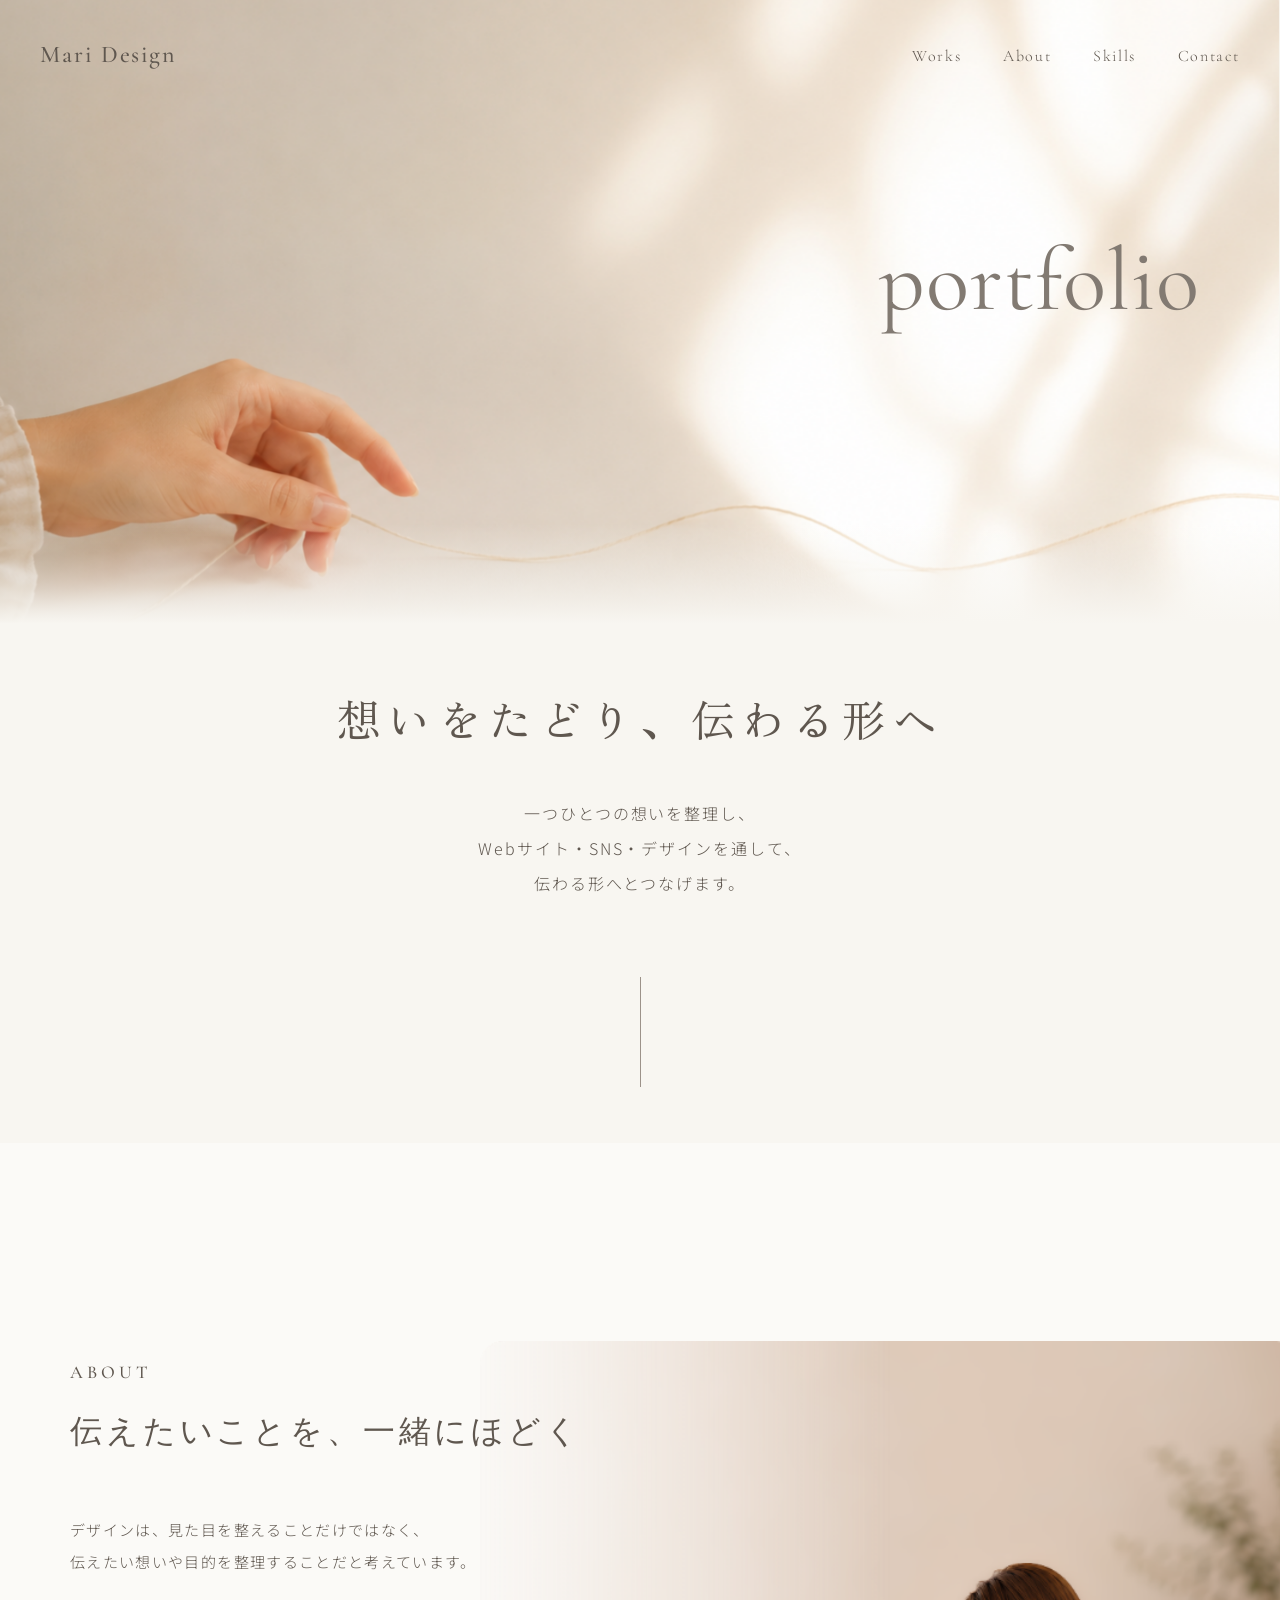
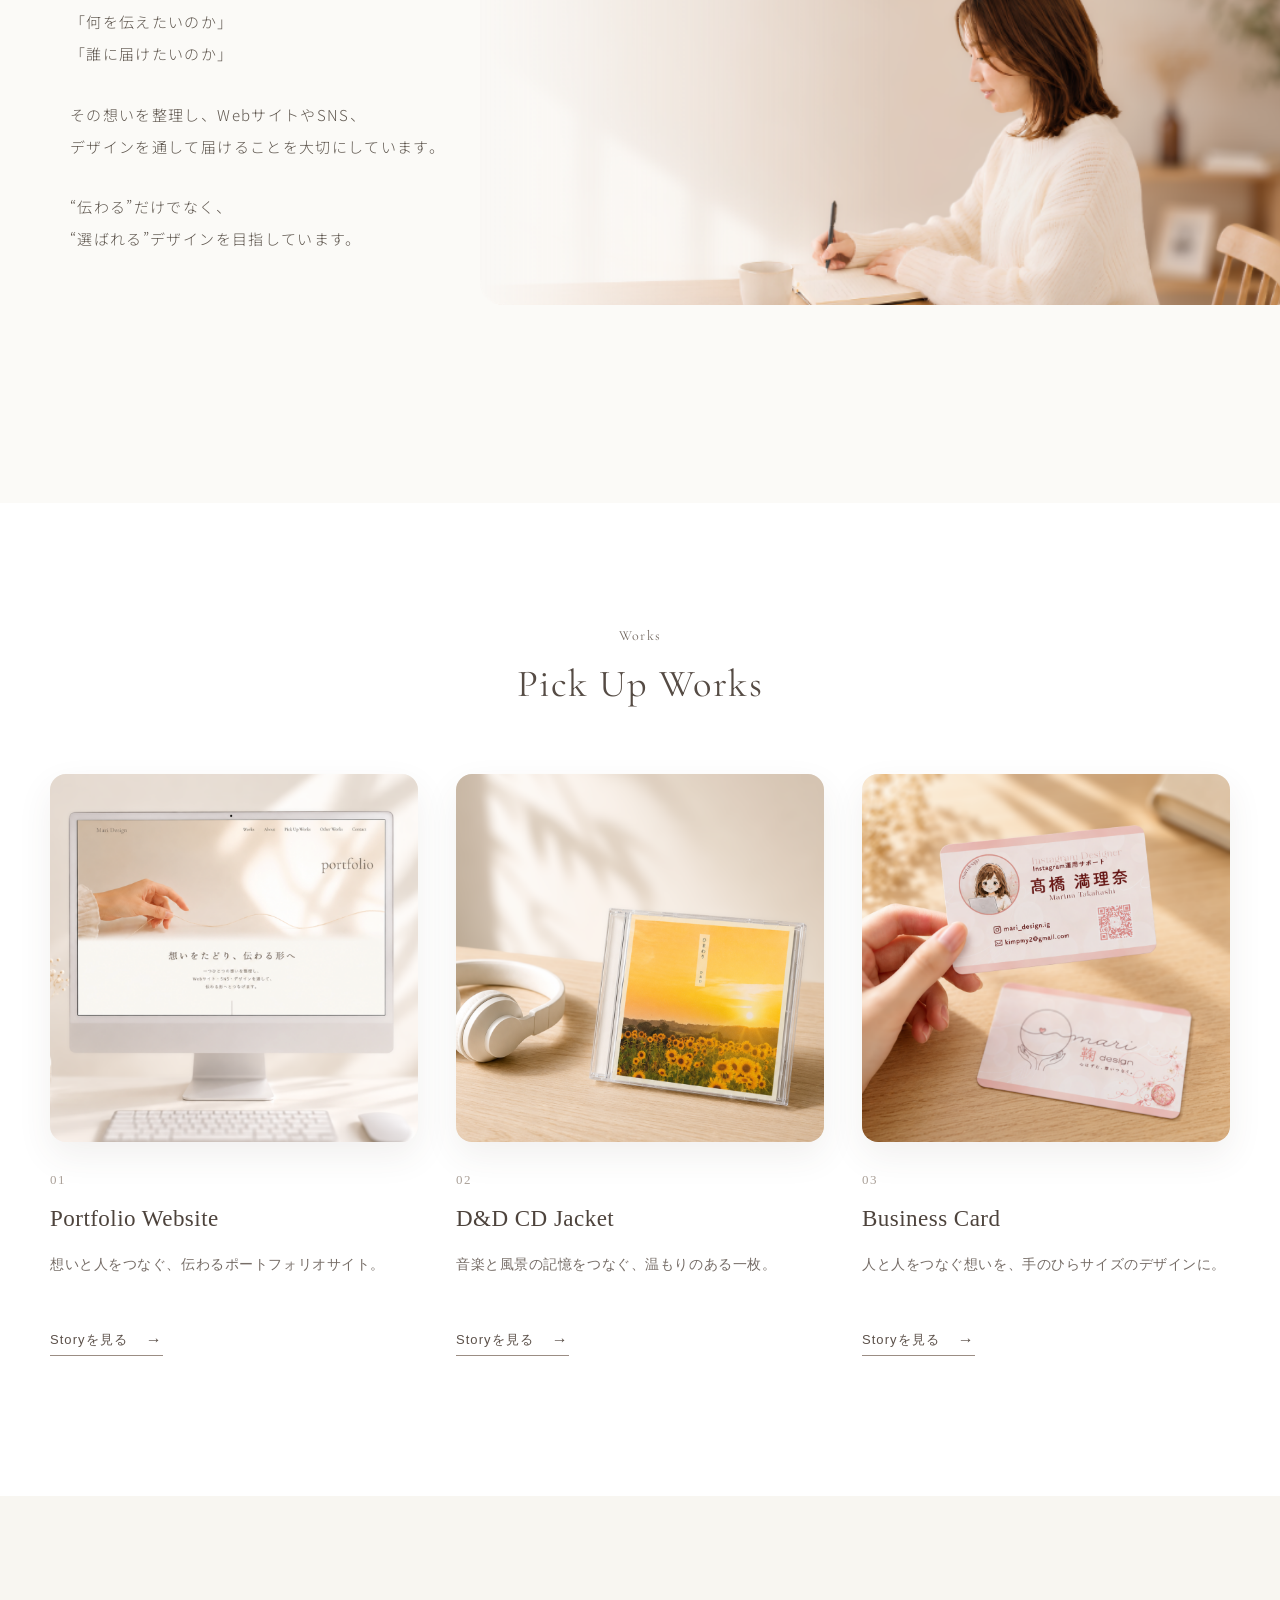
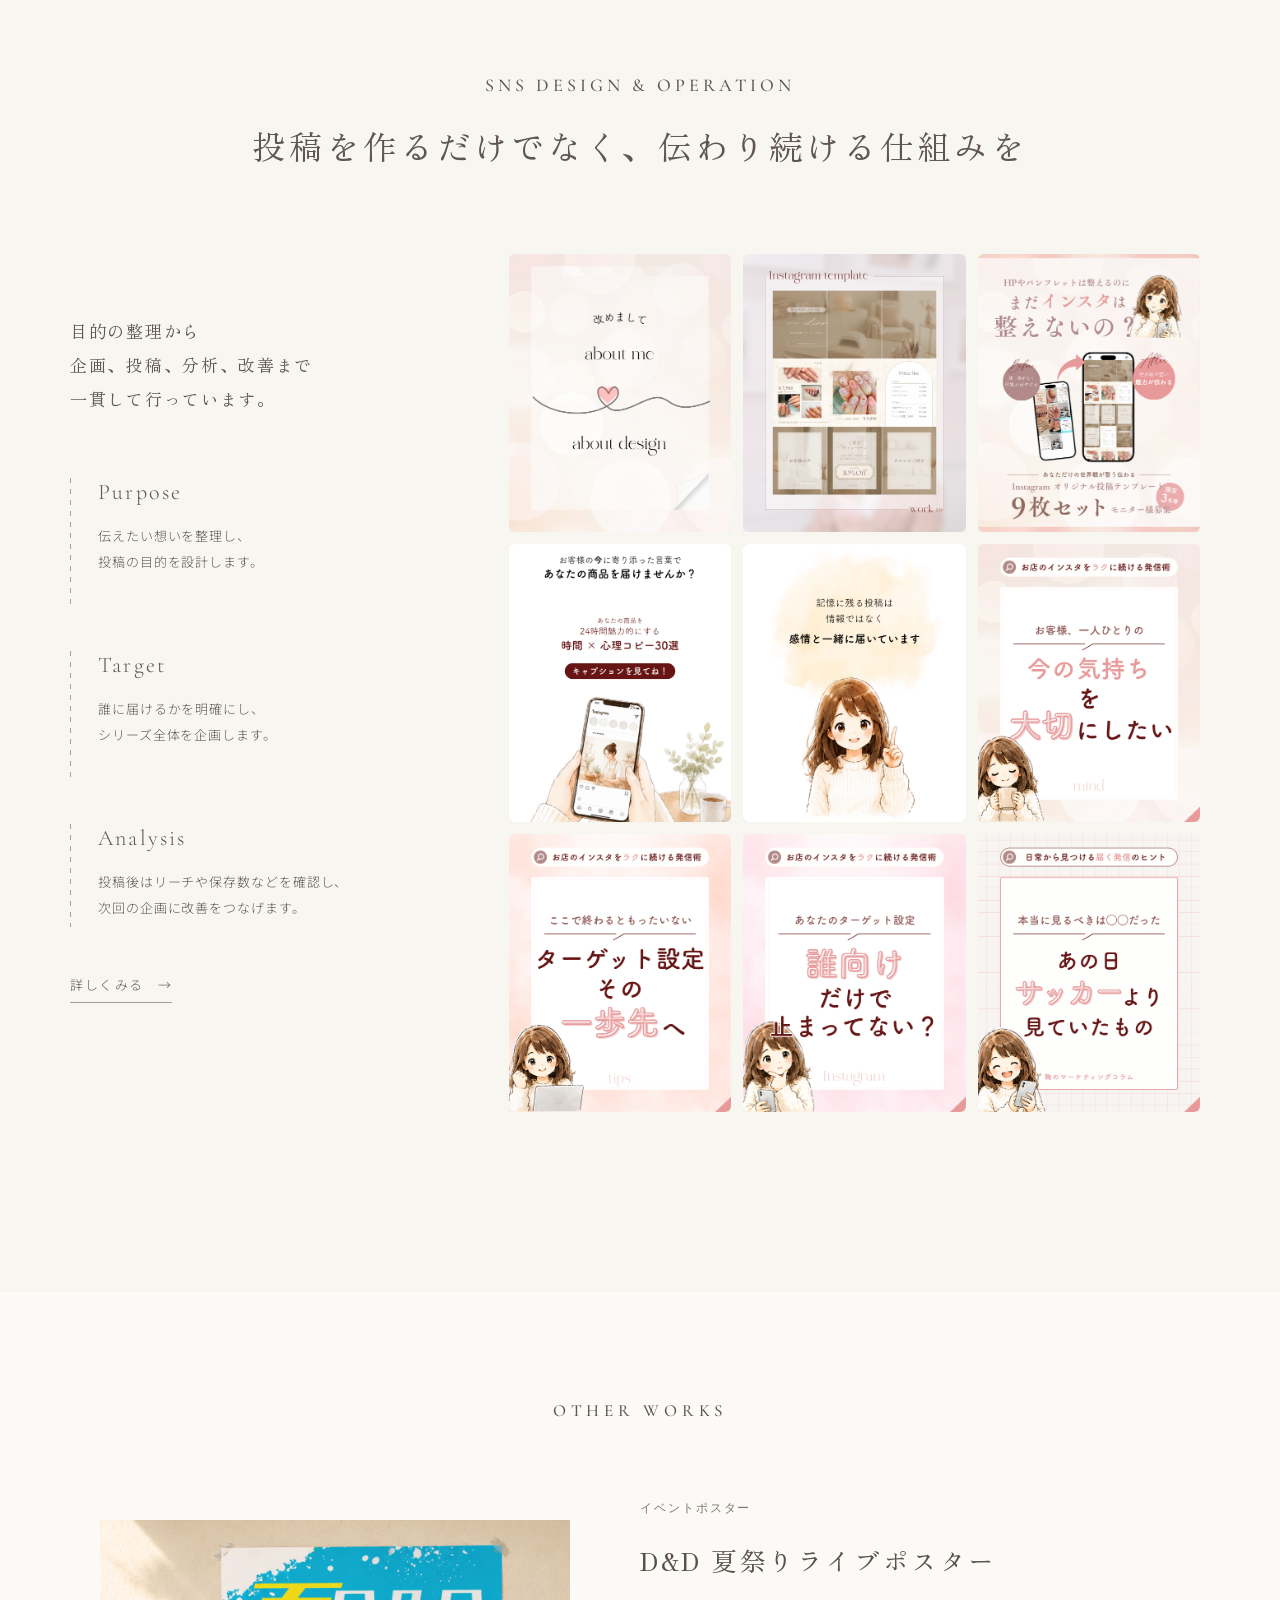
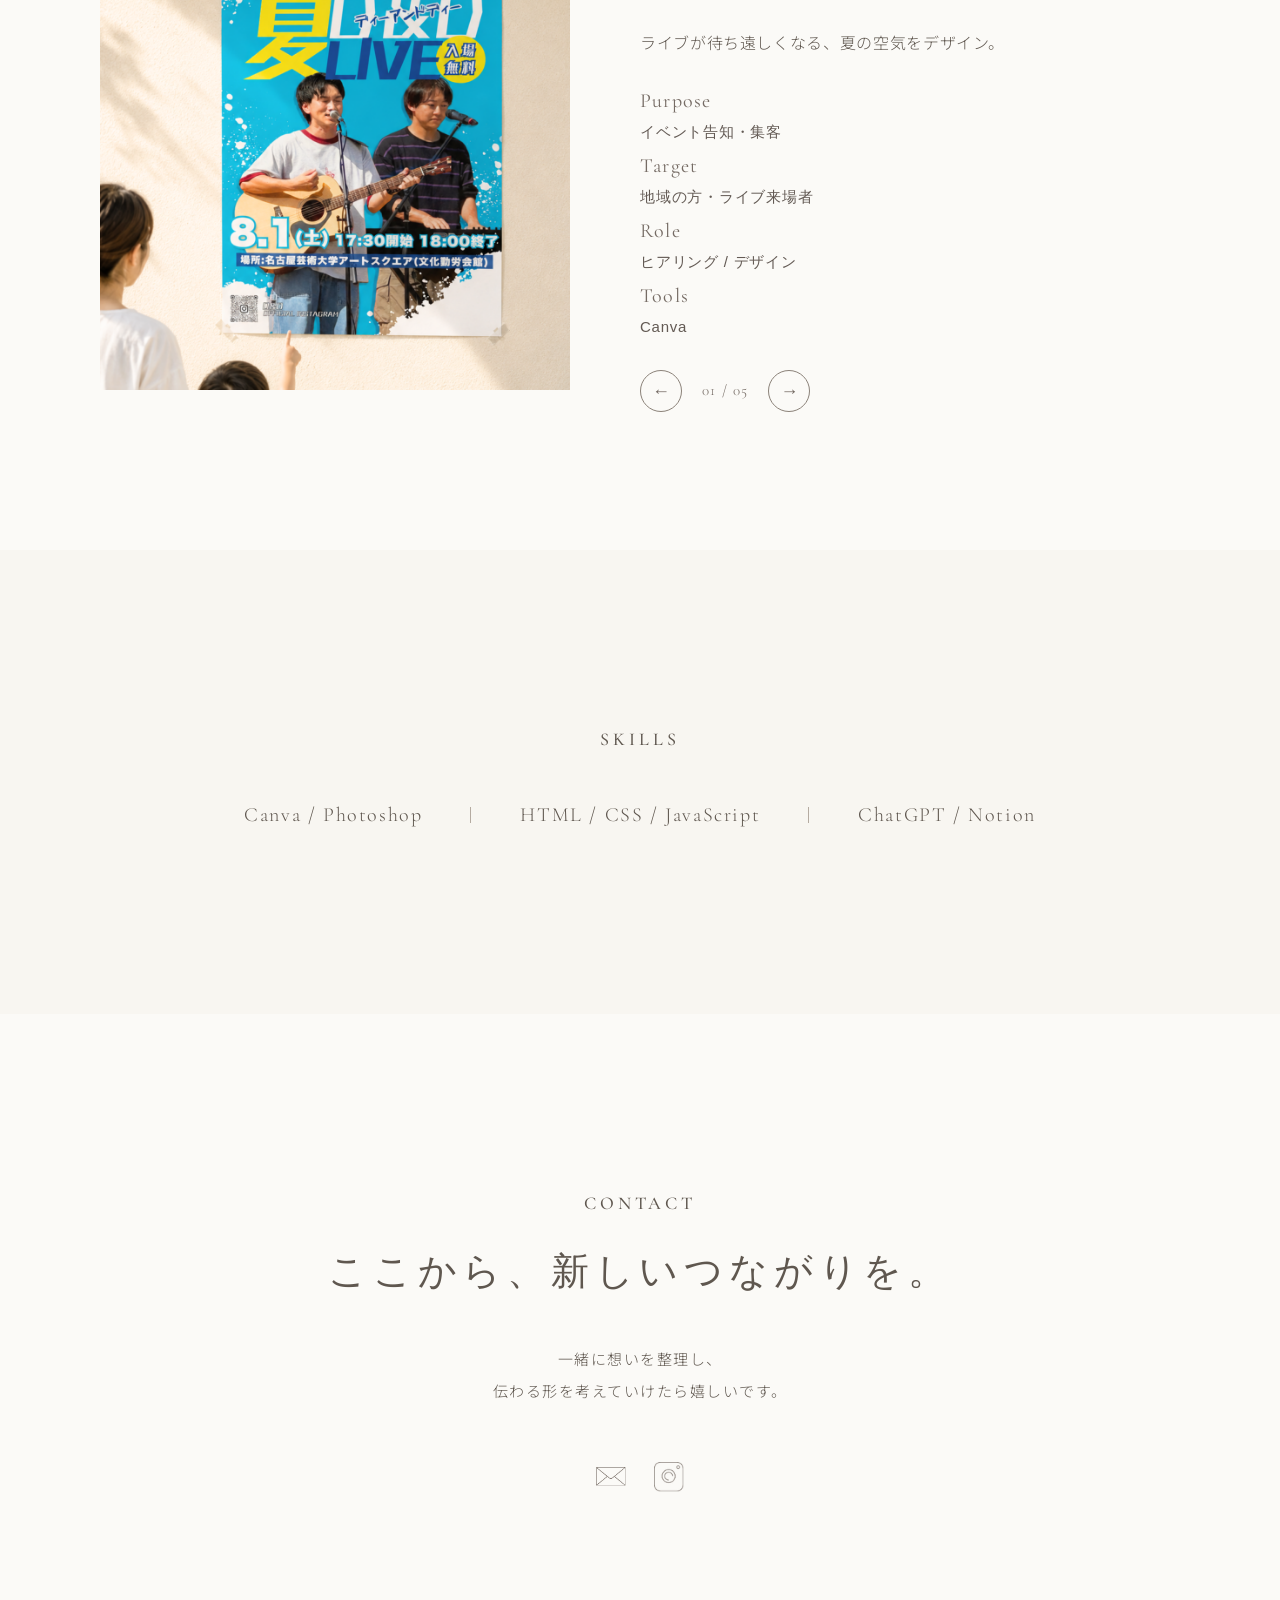
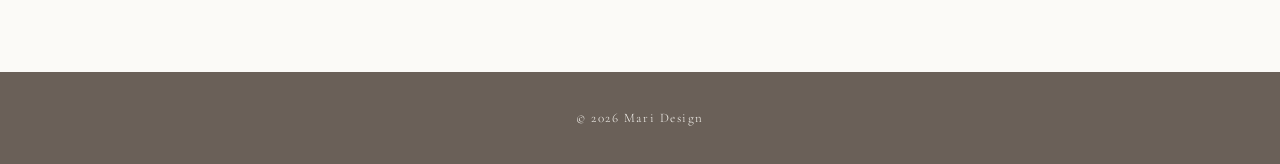
==== index.html @ 1c72b8fa "Add files via upload" ====
<!DOCTYPE html>
<html lang="ja">

<head>
  <meta charset="UTF-8">

  <meta
    name="viewport"
    content="width=device-width, initial-scale=1.0"
  >

  <meta
    name="description"
    content="Webデザイン・SNSデザイン・グラフィックデザインを制作するMari Designのポートフォリオサイトです。"
  >

  <title>Mari Design | Portfolio</title>

  <!-- Google Fonts -->
  <link rel="preconnect" href="https://fonts.googleapis.com">
  <link rel="preconnect" href="https://fonts.gstatic.com" crossorigin>

  <link
    href="https://fonts.googleapis.com/css2?family=Cormorant+Garamond:wght@400;500;600&family=Noto+Sans+JP:wght@300;400;500&family=Zen+Old+Mincho:wght@400;500&display=swap"
    rel="stylesheet"
  >

  <!-- CSS -->
  <link rel="stylesheet" href="style.css">
</head>

<body>

  <!-- =========================
       Header
  ========================== -->
  <header class="header">
    <div class="header__inner">

      <a href="#top" class="header__logo">
        Mari Design
      </a>

      <nav class="header__nav" aria-label="メインメニュー">
        <ul class="header__nav-list">

          <li class="header__nav-item">
            <a href="#pickup-works" class="header__nav-link">
              Works
            </a>
          </li>

          <li class="header__nav-item">
            <a href="#about" class="header__nav-link">
              About
            </a>
          </li>

          <li class="header__nav-item">
            <a href="#skills" class="header__nav-link">
              Skills
            </a>
          </li>

          <li class="header__nav-item">
            <a href="#contact" class="header__nav-link">
              Contact
            </a>
          </li>

        </ul>
      </nav>

    </div>
  </header>


  <main>

    <!-- =========================
         Hero
    ========================== -->
    <section class="hero" id="top">

      <div class="hero__visual">
        <img
          src="images/hero.png"
          alt="一本の糸にそっと手を添える様子"
          class="hero__image"
        >

        <p class="hero__portfolio">
          portfolio
        </p>
      </div>

      <div class="hero__content">

        <h1 class="hero__title">
          想いをたどり、伝わる形へ
        </h1>

        <p class="hero__text">
          一つひとつの想いを整理し、<br>
          Webサイト・SNS・デザインを通して、<br>
          伝わる形へとつなげます。
        </p>

        <a href="#pickup-works" class="hero__scroll">
          <span class="hero__scroll-line"></span>
          <span class="hero__scroll-text">Works</span>
        </a>

      </div>

    </section>


    <!-- =========================
         About
    ========================== -->
    <section class="about section" id="about">

      <div class="container">

        <div class="about__inner">

          <div class="about__content">

            <p class="section-label section-label--left">
              About
            </p>

            <h2 class="about__title">
              伝えたいことを、一緒にほどく
            </h2>

            <div class="about__text">

              <p>
                デザインは、見た目を整えることだけではなく、<br>
                伝えたい想いや目的を整理することだと考えています。
              </p>

              <p>
                「何を伝えたいのか」<br>
                「誰に届けたいのか」
              </p>

              <p>
                その想いを整理し、WebサイトやSNS、<br>
                デザインを通して届けることを大切にしています。
              </p>

              <p>
                “伝わる”だけでなく、<br>
                “選ばれる”デザインを目指しています。
              </p>

            </div>

          </div>

          <div class="about__image-wrapper">
            <img
              src="images/about.png"
              alt="制作に取り組むMari Designのプロフィール写真"
              class="about__image"
            >
          </div>

        </div>

      </div>

    </section>


    <!-- =========================
         Pick Up Works
    ========================== -->
    <!-- ==============================
     Pick Up Works
================================= -->
<section class="pickup-works" id="pickup-works">
  <div class="pickup-works__inner">

    <!-- Section title -->
    <div class="pickup-works__heading">
      <p class="pickup-works__label">Works</p>
      <h2 class="pickup-works__title">Pick Up Works</h2>
    </div>

    <!-- Works list -->
    <div class="pickup-works__list">

      <!-- 01 Portfolio Website -->
      <article class="pickup-work-card">

        <!-- Web画像完成後は、このdivをimgに変更 -->
       <div class="pickup-work-card__image">
  <img
    src="images/portfolio-website.png"
    alt="Portfolio Website"
  >
</div>
        <div class="pickup-work-card__body">
          <p class="pickup-work-card__number">01</p>

          <h3 class="pickup-work-card__title">
            Portfolio Website
          </h3>

          <p class="pickup-work-card__copy">
            想いと人をつなぐ、伝わるポートフォリオサイト。
          </p>

          <a href="portfolio-website.html" class="pickup-work-card__link">
            <span>Storyを見る</span>
            <span class="pickup-work-card__arrow">→</span>
          </a>
        </div>
      </article>


      <!-- 02 CD Jacket -->
      <article class="pickup-work-card">

        <div class="pickup-work-card__image">
          <img
            src="images/dand-cd-jacket.png"
            alt="D&D CD Jacket"
          >
        </div>

        <div class="pickup-work-card__body">
          <p class="pickup-work-card__number">02</p>

          <h3 class="pickup-work-card__title">
            D&D CD Jacket
          </h3>

          <p class="pickup-work-card__copy">
            音楽と風景の記憶をつなぐ、温もりのある一枚。
          </p>

          <a href="dand-cd-jacket.html" class="pickup-work-card__link">
            <span>Storyを見る</span>
            <span class="pickup-work-card__arrow">→</span>
          </a>
        </div>
      </article>


      <!-- 03 Business Card -->
      <article class="pickup-work-card">

        <div class="pickup-work-card__image">
          <img
            src="images/mari-business-card.png"
            alt="Mari Business Card"
          >
        </div>

        <div class="pickup-work-card__body">
          <p class="pickup-work-card__number">03</p>

          <h3 class="pickup-work-card__title">
            Business Card
          </h3>

          <p class="pickup-work-card__copy">
            人と人をつなぐ想いを、手のひらサイズのデザインに。
          </p>

          <a href="mari-business-card.html" class="pickup-work-card__link">
            <span>Storyを見る</span>
            <span class="pickup-work-card__arrow">→</span>
          </a>
        </div>
      </article>

    </div>
  </div>
</section>

    <!-- =========================
         SNS Design & Operation
    ========================== -->
    <section class="sns section">

      <div class="container">

        <div class="section-heading">

          <p class="section-label">
            SNS Design & Operation
          </p>

          <h2 class="section-title">
            投稿を作るだけでなく、伝わり続ける仕組みを
          </h2>

        </div>

        <div class="sns__inner">

          <div class="sns__content">

            <p class="sns__lead">
              目的の整理から<br>
              企画、投稿、分析、改善まで<br>
              一貫して行っています。
            </p>

            <dl class="sns__list">

              <div class="sns__item">

                <dt class="sns__term">
                  Purpose
                </dt>

                <dd class="sns__description">
                  伝えたい想いを整理し、<br>
                  投稿の目的を設計します。
                </dd>

              </div>

              <div class="sns__item">

                <dt class="sns__term">
                  Target
                </dt>

                <dd class="sns__description">
                  誰に届けるかを明確にし、<br>
                  シリーズ全体を企画します。
                </dd>

              </div>

              <div class="sns__item">

                <dt class="sns__term">
                  Analysis
                </dt>

                <dd class="sns__description">
                  投稿後はリーチや保存数などを確認し、<br>
                  次回の企画に改善をつなげます。
                </dd>

              </div>

            </dl>

            <!-- 後でSNS詳細ページまたはInstagram URLに変更 -->
            <a href="#" class="sns__more">
              詳しくみる
              <span aria-hidden="true">→</span>
            </a>

          </div>


          

          <div class="sns__gallery">

  <a
    href="https://www.instagram.com/p/DU5os5zE1Ds/?igsh=MTBpNnd1d3YwNTNtNA=="
    target="_blank"
    rel="noopener noreferrer"
  >
    <img
      src="images/sns_1.png"
      alt="Instagram投稿デザイン1"
      class="sns__image"
    >
  </a>

  <a
    href="https://www.instagram.com/p/DZhbPLHmNsR/?igsh=d2ttb3B0eHJscGdu"
    target="_blank"
    rel="noopener noreferrer"
  >
    <img
      src="images/sns_2.png"
      alt="Instagram投稿デザイン2"
      class="sns__image"
    >
  </a>

  <a
    href="https://www.instagram.com/p/DZmlBE8GJbq/?igsh=MWVienltZmtxcDU0cg=="
    target="_blank"
    rel="noopener noreferrer"
  >
    <img
      src="images/sns_3.png"
      alt="Instagram投稿デザイン3"
      class="sns__image"
    >
  </a>

  <a
    href="https://www.instagram.com/reel/DbBDTnuTUxL/?igsh=MXNwa3Btb3lmazZ4dg=="
    target="_blank"
    rel="noopener noreferrer"
  >
    <img
      src="images/sns_4.png"
      alt="Instagram投稿デザイン4"
      class="sns__image"
    >
  </a>

  <a
    href="https://www.instagram.com/reel/Da-Z5d-TXAV/?igsh=djk2OWt2YXkwZ2sz
"
    target="_blank"
    rel="noopener noreferrer"
  >
    <img
      src="images/sns_5.png"
      alt="Instagram投稿デザイン5"
      class="sns__image"
    >
  </a>

  <a
    href="https://www.instagram.com/p/Da73_femPmo/?igsh=aDZqd2l6anJzbm1p"
    target="_blank"
    rel="noopener noreferrer"
  >
    <img
      src="images/sns_6.png"
      alt="Instagram投稿デザイン6"
      class="sns__image"
    >
  </a>

  <a
    href="https://www.instagram.com/p/Da5OHMQGFFI/?igsh=Ymt4eWx2MnJ0OTRz"
    target="_blank"
    rel="noopener noreferrer"
  >
    <img
      src="images/sns_7.png"
      alt="Instagram投稿デザイン7"
      class="sns__image"
    >
  </a>

  <a
    href="https://www.instagram.com/p/Da2nBGYmCMj/?igsh=MTFtdHJoZTUzNWxq
"
    target="_blank"
    rel="noopener noreferrer"
  >
    <img
      src="images/sns_8.png"
      alt="Instagram投稿デザイン8"
      class="sns__image"
    >
  </a>

  <a
    href="https://www.instagram.com/p/Da0CzMLGLxG/?igsh=MXBlOHB3dWdibGlidg=="
    target="_blank"
    rel="noopener noreferrer"
  >
    <img
      src="images/sns_9.png"
      alt="Instagram投稿デザイン9"
      class="sns__image"
    >
  </a>
</div>

        </div>

      </div>

    </section>

<!-- ==================================
     Other Works
=================================== -->
<section class="other-works section" id="other-works">
  <div class="container">

    <!-- セクション見出し -->
    <div class="section-heading other-works__heading">
      <p class="section-label">Other Works</p>
    </div>

    <!-- 作品スライダー -->
    <article class="other-work">

      <!-- 左側：作品画像 -->
      <div class="other-work__image-wrapper">
        <img
          src="images/dand-summer-poster.png"
          alt="D&D 夏祭りライブポスター"
          class="other-work__image"
          id="other-work-image"
        >
      </div>

      <!-- 右側：作品情報 -->
      <div class="other-work__content" id="other-work-content">

        <p
          class="other-work__category"
          id="other-work-category"
        >
          イベントポスター
        </p>

        <h3
          class="other-work__title"
          id="other-work-title"
        >
          D&D 夏祭りライブポスター
        </h3>

        <p
          class="other-work__catch"
          id="other-work-catch"
        >
          ライブが待ち遠しくなる、夏の空気をデザイン。
        </p>

        <dl class="other-work__info">

          <div class="other-work__info-row">
            <dt>Purpose</dt>
            <dd id="other-work-purpose">
              イベント告知・集客
            </dd>
          </div>

          <div class="other-work__info-row">
            <dt>Target</dt>
            <dd id="other-work-target">
              地域の方・ライブ来場者
            </dd>
          </div>

          <div class="other-work__info-row">
            <dt>Role</dt>
            <dd id="other-work-role">
              ヒアリング / デザイン
            </dd>
          </div>

          <div class="other-work__info-row">
            <dt>Tools</dt>
            <dd id="other-work-tools">
              Canva
            </dd>
          </div>

        </dl>

        <!-- スライダー操作 -->
        <div class="other-work__navigation">

          <button
            class="other-work__arrow"
            id="other-work-prev"
            type="button"
            aria-label="前の作品を見る"
          >
            ←
          </button>

          <p
            class="other-work__counter"
            id="other-work-counter"
          >
            01 / 05
          </p>

          <button
            class="other-work__arrow"
            id="other-work-next"
            type="button"
            aria-label="次の作品を見る"
          >
            →
          </button>

        </div>

      </div>

    </article>

  </div>
</section>

    <!-- =========================
         Skills
    ========================== -->
    <section class="skills section" id="skills">

      <div class="container">

        <div class="skills__inner">

          <p class="section-label">
            Skills
          </p>

          <ul class="skills__list">

            <li class="skills__item">
              Canva / Photoshop
            </li>

            <li class="skills__item">
              HTML / CSS / JavaScript
            </li>

            <li class="skills__item">
              ChatGPT / Notion
            </li>

          </ul>

        </div>

      </div>

    </section>


    <!-- =========================
         Contact
    ========================== -->
    <section class="contact section" id="contact">

      <div class="container">

        <div class="contact__inner">

          <p class="section-label">
            Contact
          </p>

          <h2 class="contact__title">
            ここから、新しいつながりを。
          </h2>

          <p class="contact__text">
            一緒に想いを整理し、<br>
            伝わる形を考えていけたら嬉しいです。
          </p>

          <div class="contact__links">

            <!-- 後でメールアドレスを入力 -->
           <a
  href="mailto:kimpmy2@gmail.com"
  class="contact__icon"
  aria-label="Mail"
>
  <img src="images/mail.png" alt="Mail">
</a>

<a
  href="https://www.instagram.com/mari_design.ig/"
  target="_blank"
  rel="noopener noreferrer"
  class="contact__icon"
  aria-label="Instagram"
>
  <img src="images/insta.png" alt="Instagram">
</a>

          </div>

        </div>

      </div>

    </section>

  </main>


  <!-- =========================
       Footer
  ========================== -->
  <footer class="footer">

    <div class="container">

      <p class="footer__copyright">
        &copy; 2026 Mari Design
      </p>

    </div>

  </footer>


  <!-- JavaScript -->
  <script src="script.js"></script>

</body>

</html>
---- style.css ----
@charset "UTF-8";

/* ========================================
   Reset
======================================== */

*,
*::before,
*::after {
  box-sizing: border-box;
}

html {
  scroll-behavior: smooth;
}

body {
  margin: 0;
  color: #5f574f;
  background-color: #f8f6f1;
  font-family: "Noto Sans JP", sans-serif;
  font-size: 16px;
  font-weight: 300;
  line-height: 1.9;
  letter-spacing: 0.06em;
}

img {
  display: block;
  width: 100%;
  max-width: 100%;
  height: auto;
}

a {
  color: inherit;
  text-decoration: none;
}

ul,
ol {
  margin: 0;
  padding: 0;
  list-style: none;
}

h1,
h2,
h3,
p,
dl,
dt,
dd {
  margin: 0;
}

button,
input,
textarea {
  font: inherit;
}


/* ========================================
   Common
======================================== */

.container {
  width: min(1140px, calc(100% - 96px));
  margin-inline: auto;
}

.section {
  padding-block: 180px;
}

.section-heading {
  margin-bottom: 80px;
  text-align: center;
}

.section-label {
  margin-bottom: 24px;
  font-family: "Cormorant Garamond", serif;
  font-size: 18px;
  font-weight: 500;
  line-height: 1;
  letter-spacing: 0.22em;
  text-transform: uppercase;
}

.section-label--left {
  text-align: left;
}

.section-title {
  font-family: "Zen Old Mincho", serif;
  font-size: clamp(28px, 2.6vw, 40px);
  font-weight: 400;
  line-height: 1.7;
  letter-spacing: 0.12em;
}


/* ========================================
   Header
======================================== */

.header {
  position: absolute;
  z-index: 10;
  top: 0;
  left: 0;
  width: 100%;
}

.header__inner {
  display: flex;
  align-items: center;
  justify-content: space-between;
  width: min(1280px, calc(100% - 80px));
  margin-inline: auto;
  padding-block: 32px;
}

.header__logo {
  font-family: "Cormorant Garamond", serif;
  font-size: 24px;
  font-weight: 500;
  letter-spacing: 0.08em;
  transition: opacity 0.3s ease;
}

.header__logo:hover {
  opacity: 0.65;
}

.header__nav-list {
  display: flex;
  gap: 42px;
}

.header__nav-link {
  position: relative;
  display: inline-block;
  font-family: "Cormorant Garamond", serif;
  font-size: 16px;
  letter-spacing: 0.1em;
}

.header__nav-link::after {
  position: absolute;
  bottom: -8px;
  left: 0;
  width: 0;
  height: 1px;
  background-color: #5f574f;
  content: "";
  transition: width 0.3s ease;
}

.header__nav-link:hover::after {
  width: 100%;
}


/* ========================================
   Hero
======================================== */

.hero__visual {
  position: relative;
}

.hero__visual::after {
    content: "";
    position: absolute;
    inset: auto 0 0 0;
    height: 100px;
    background: linear-gradient(
        to bottom,
        rgba(248, 246, 241, 0),
        #f8f6f1 100%
    );
    pointer-events: none;
}

.hero__image {
    width: 100%;
    height: 100%;
    object-fit: cover;
    object-position: center 100%;
}

.hero__portfolio {
  position: absolute;
  top: 45%;
  right: 80px;
  transform: translateY(-50%);

  font-family: "Cormorant Garamond", serif;
  font-size: clamp(64px, 7vw, 110px);
  font-weight: 400;
  line-height: 1;
  color: #827a72;
  z-index: 2;
}

.hero__content {
    position: relative;
    width: min(900px, calc(100% - 96px));
    margin: 60px auto 0;
    text-align: center;
}

.hero__title {
  font-family: "Zen Old Mincho", serif;
  font-size: clamp(32px, 3.4vw, 52px);
  font-weight: 400;
  line-height: 1.6;
  letter-spacing: 0.15em;
}

.hero__text {
  margin-top: 42px;
  font-size: 16px;
  line-height: 2.2;
  letter-spacing: 0.12em;
}

.hero__scroll {
  display: inline-flex;
  flex-direction: column;
  align-items: center;
  margin-top: 76px;
  cursor: pointer;
  text-decoration: none;
  color: inherit;
}

.hero__scroll-line {
  display: block;
  width: 1px;
  height: 110px;
  margin-bottom: 18px;
  background-color: #9c9289;
  transition: height 0.4s ease;
}

.hero__scroll-text {
  font-family: "Cormorant Garamond", serif;
  font-size: 20px;
  letter-spacing: 0.15em;

  opacity: 0;
  transform: translateY(8px);

  transition:
    opacity 0.4s ease,
    transform 0.4s ease;
}

.hero__scroll:hover .hero__scroll-line {
  height: 130px;
}

.hero__scroll:hover .hero__scroll-text {
  opacity: 1;
  transform: translateY(0);
}

/* スマホでは常に表示 */
@media (max-width: 768px) {
  .hero__scroll-text {
    opacity: 1;
    transform: none;
  }
}

/* =========================
   ABOUT
========================= */

.about {
  position: relative;
  padding: 180px 0;
  background-color: #fbfaf7;
  overflow: hidden;
}

.about__inner {
  position: relative;
  min-height: 600px;
}

.about__content {
  position: relative;
  z-index: 2;
  width: 52%;
  padding-top: 40px;
}

.about__title {
  margin: 0 0 54px;
  font-family: "Cormorant Garamond", serif;
  font-size: clamp(28px, 2.5vw, 40px);
  font-weight: 400;
  line-height: 1.7;
  letter-spacing: 0.12em;
  white-space: nowrap;
}

.about__text {
  display: grid;
  gap: 28px;
  font-size: 15px;
  line-height: 2.15;
  letter-spacing: 0.09em;
}

.about__text p {
  margin: 0;
}

.about__image-wrapper {
  position: absolute;
  z-index: 1;
  top: 50%;
  left: 36%;
  width: 72%;
  transform: translateY(-50%);
}

.about__image {
  display: block;
  width: 100%;
  height: auto;
  border-radius: 18px;
}

/* ========================================
   Pick Up Works
======================================== */

.pickup-works {
  padding: 120px 40px 140px;
  background-color: #fff;
}

.pickup-works__inner {
  width: min(1180px, 100%);
  margin: 0 auto;
}


/* Section heading
---------------------------------------- */

.pickup-works__heading {
  margin-bottom: 64px;
  text-align: center;
}

.pickup-works__label {
  margin: 0 0 10px;
  color: #756b63;
  font-family: "Cormorant Garamond", serif;
  font-size: 14px;
  font-weight: 400;
  letter-spacing: 0.08em;
}

.pickup-works__title {
  margin: 0;
  color: #554b44;
  font-family: "Cormorant Garamond", serif;
  font-size: clamp(30px, 3vw, 42px);
  font-weight: 400;
  line-height: 1.3;
  letter-spacing: 0.04em;
}


/* Three-column layout
---------------------------------------- */

.pickup-works__list {
  display: grid;
  grid-template-columns: repeat(3, minmax(0, 1fr));
  gap: 38px;
}


/* Card
---------------------------------------- */

.pickup-work-card {
  min-width: 0;
}

.pickup-work-card__image,
.pickup-work-card__placeholder {
  width: 100%;
  aspect-ratio: 1 / 1;
  overflow: hidden;
  border-radius: 16px;
  background-color: #f8f5f1;
  box-shadow:
    0 14px 35px rgba(75, 63, 53, 0.08);
}

.pickup-work-card__image img {
  display: block;
  width: 100%;
  height: 100%;
  object-fit: cover;
  transition:
    transform 0.55s ease,
    filter 0.55s ease;
}

.pickup-work-card:hover .pickup-work-card__image img {
  transform: scale(1.035);
}


/* Website placeholder
---------------------------------------- */

.pickup-work-card__placeholder {
  display: flex;
  flex-direction: column;
  align-items: center;
  justify-content: center;
  border: 1px solid #eee8e2;
  color: #968b83;
  background:
    linear-gradient(
      145deg,
      #faf8f5 0%,
      #f3eee9 100%
    );
}

.pickup-work-card__placeholder span {
  font-family:
    "Times New Roman",
    "Yu Mincho",
    serif;
  font-size: 22px;
  letter-spacing: 0.08em;
}

.pickup-work-card__placeholder small {
  margin-top: 10px;
  font-family:
    "Helvetica Neue",
    Arial,
    sans-serif;
  font-size: 11px;
  letter-spacing: 0.18em;
  text-transform: uppercase;
}


/* Card text
---------------------------------------- */

.pickup-work-card__body {
  padding-top: 26px;
}

.pickup-work-card__number {
  margin: 0 0 10px;
  color: #aaa098;
  font-family:
    "Times New Roman",
    serif;
  font-size: 13px;
  letter-spacing: 0.12em;
}

.pickup-work-card__title {
  margin: 0;
  color: #4d433c;
  font-family:
    "Times New Roman",
    "Yu Mincho",
    "Hiragino Mincho ProN",
    serif;
  font-size: clamp(21px, 1.8vw, 27px);
  font-weight: 400;
  line-height: 1.4;
  letter-spacing: 0.02em;
}

.pickup-work-card__copy {
  min-height: 58px;
  margin: 15px 0 0;
  color: #766d67;
  font-family:
    "Yu Gothic",
    "Hiragino Kaku Gothic ProN",
    sans-serif;
  font-size: 14px;
  font-weight: 400;
  line-height: 2;
  letter-spacing: 0.04em;
}


/* Story link
---------------------------------------- */

.pickup-work-card__link {
  display: inline-flex;
  align-items: center;
  gap: 18px;
  margin-top: 24px;
  padding-bottom: 7px;
  border-bottom: 1px solid #9b8d84;
  color: #5c514a;
  font-family:
    "Yu Gothic",
    "Hiragino Kaku Gothic ProN",
    sans-serif;
  font-size: 13px;
  line-height: 1;
  letter-spacing: 0.08em;
  text-decoration: none;
  transition:
    color 0.3s ease,
    border-color 0.3s ease;
}

.pickup-work-card__arrow {
  display: inline-block;
  font-size: 16px;
  transition: transform 0.3s ease;
}

.pickup-work-card__link:hover {
  color: #b77d72;
  border-color: #b77d72;
}

.pickup-work-card__link:hover .pickup-work-card__arrow {
  transform: translateX(5px);
}


/* Tablet
---------------------------------------- */

@media (max-width: 960px) {
  .pickup-works {
    padding: 100px 30px 120px;
  }

  .pickup-works__list {
    gap: 26px;
  }

  .pickup-work-card__copy {
    min-height: 84px;
  }
}


/* Smartphone
---------------------------------------- */

@media (max-width: 720px) {
  .pickup-works {
    padding: 80px 22px 100px;
  }

  .pickup-works__heading {
    margin-bottom: 44px;
  }

  .pickup-works__list {
    grid-template-columns: 1fr;
    gap: 64px;
  }

  .pickup-work-card {
    max-width: 520px;
    margin: 0 auto;
  }

  .pickup-work-card__body {
    padding-top: 22px;
  }

  .pickup-work-card__copy {
    min-height: auto;
  }
}


/* ========================================
   Web Design
======================================== */

.web-design {
  background-color: #fbfaf7;
}

.process {
  display: grid;
  grid-template-columns: repeat(3, 1fr);
  column-gap: 70px;
  row-gap: 120px;
}

.process__item {
  position: relative;
  min-height: 320px;
  text-align: center;
}

.process__english {
  display: block;
  margin-bottom: 16px;
  font-family: "Cormorant Garamond", serif;
  font-size: 18px;
  letter-spacing: 0.12em;
}

.process__number {
  position: absolute;
  z-index: 0;
  top: 18px;
  left: 50%;
  color: rgba(177, 166, 155, 0.15);
  font-family: "Cormorant Garamond", serif;
  font-size: 130px;
  line-height: 1;
  transform: translateX(-50%);
}

.process__title {
  position: relative;
  z-index: 1;
  margin-top: 68px;
  font-family: "Zen Old Mincho", serif;
  font-size: 21px;
  font-weight: 400;
  letter-spacing: 0.12em;
}

.process__line {
  display: block;
  width: 1px;
  height: 70px;
  margin: 30px auto;
  background-image: repeating-linear-gradient(
    to bottom,
    #a79b90 0,
    #a79b90 5px,
    transparent 5px,
    transparent 11px
  );
}

.process__text {
  font-size: 13px;
  line-height: 2;
  letter-spacing: 0.07em;
}

.process__item--emphasis .process__number {
  color: rgba(159, 139, 119, 0.22);
}

.process__item--emphasis .process__title {
  color: #75675b;
}


/* ========================================
   SNS Design & Operation
======================================== */

.sns {
  background-color: #f8f6f1;
}

.sns__inner {
    display: grid;
    grid-template-columns: 0.7fr 1.3fr;
    align-items: start;
    gap: clamp(48px, 6vw, 90px);
}

.sns__content{
    padding-top: 60px;
}

.sns__lead {
  margin-bottom: 56px;
  font-family: "Zen Old Mincho", serif;
  font-size: 17px;
  line-height: 2;
  letter-spacing: 0.1em;
}

.sns__list {
    display: grid;
    gap: 70px;
}

.sns__item {
  position: relative;
  padding-left: 28px;
}

.sns__item::before {
  position: absolute;
  top: 6px;
  left: 0;
  width: 1px;
  height: calc(100% + 24px);
  background-image: repeating-linear-gradient(
    to bottom,
    #aa9e93 0,
    #aa9e93 5px,
    transparent 5px,
    transparent 11px
  );
  content: "";
}

.sns__item:last-child::before {
  height: 100%;
}

.sns__term {
  margin-bottom: 9px;
  font-family: "Cormorant Garamond", serif;
  font-size: 22px;
  letter-spacing: 0.1em;
}

.sns__description {
  font-size: 13px;
  line-height: 2;
  letter-spacing: 0.07em;
}

.sns__more {
  display: inline-flex;
  align-items: center;
  gap: 14px;
  margin-top: 52px;
  padding-bottom: 5px;
  border-bottom: 1px solid #a99e94;
  font-size: 13px;
  letter-spacing: 0.12em;
  transition:
    gap 0.3s ease,
    opacity 0.3s ease;
}

.sns__more:hover {
  gap: 22px;
  opacity: 0.65;
}

.sns__gallery {
    display: grid;
    grid-template-columns: repeat(3, minmax(0, 1fr));
    gap: 12px;
    width: 100%;
    margin-left: -10px;
}

.sns__image {
    display: block;
    width: 100%;
    height: auto;
    aspect-ratio: 4 / 5;
    object-fit: cover;
    border-radius: 6px;
    box-shadow:0 8px 24px rgba(0,0,0,.06);
    transition:
        transform 0.3s ease,
        box-shadow 0.3s ease;
}
.sns__gallery a{
  display:block;
}

.sns__gallery a:hover .sns__image{
  transform:scale(1.03);
}

.sns__image{
  transition:transform .35s ease;
}

.sns__gallery > a {
  display: block;
  width: 100%;
  overflow: hidden;
}

.sns__gallery > a .sns__image {
  display: block;
  width: 100%;
  height: auto;
}

/* =====================================
   Other Works
===================================== */

.other-works {
  padding: 110px 40px 130px;
  background-color: #fbfaf7;
}

.other-works .container {
  width: min(1080px, 100%);
  margin: 0 auto;
}


/* セクション見出し
------------------------------------- */

.other-works__heading {
  margin-bottom: 72px;
  text-align: center;
}

.other-works .section-label {
  margin: 0;
  color: #5e554e;
  font-family: "Cormorant Garamond", serif;
  font-size: 17px;
  font-weight: 500;
  line-height: 1;
  letter-spacing: 0.28em;
  text-transform: uppercase;
}


/* 作品全体
------------------------------------- */

.other-work {
  display: grid;
  grid-template-columns: minmax(360px, 470px) minmax(0, 1fr);
  align-items: center;
  gap: 70px;
  width: 100%;
}


/* 画像エリア
------------------------------------- */

.other-work__image-wrapper {
  display: flex;
  align-items: center;
  justify-content: center;

  width: 100%;
  max-width: 500px;
  aspect-ratio: 1 / 1;

  overflow: hidden;
  background-color: #f1ece5;
}

/*
  元画像を切らずに、3:4の縦型エリア内へ表示
*/
.other-work__image {
  display: block;
  width: 100%;
  height: 100%;

  object-fit: cover;
  object-position: center;

  transition:
    opacity 0.3s ease,
    transform 0.45s ease;
}


/* 右側の作品情報
------------------------------------- */

.other-work__content {
  min-width: 0;
  padding: 8px 0;
}

.other-work__category {
  margin: 0 0 22px;
  color: #82776f;
  font-family:
    "Yu Gothic",
    "Hiragino Kaku Gothic ProN",
    sans-serif;
  font-size: 12px;
  font-weight: 400;
  line-height: 1.6;
  letter-spacing: 0.16em;
}

.other-work__title {
  max-width: 560px;
  margin: 0 0 46px;
  color: #5a5048;
  font-family:
    "Zen Old Mincho",
    "Yu Mincho",
    "Hiragino Mincho ProN",
    serif;
  font-size: clamp(22px, 2vw, 32px);
  font-weight: 400;
  line-height: 1.55;
  letter-spacing: 0.1em;
}

.other-work__catch {
  margin-bottom: 28px;
  font-size: 16px;
  line-height: 2;
  letter-spacing: 0.04em;
}


/* 詳細情報
------------------------------------- */

.other-work__info {
  display: grid;
  gap: 4px;
  margin: 0;
}

.other-work__info-row {
  display: grid;
  grid-template-columns: 1fr;
  gap: 1px;
}

.other-work__info-row dt {
  margin: 0;
  color: #756b64;
  font-family: "Cormorant Garamond", serif;
  font-size: 20px;
  font-weight: 400;
  line-height: 1.5;
  letter-spacing: 0.06em;
}

.other-work__info-row dd {
  margin: 0;
  color: #635a54;
  font-family:
    "Yu Gothic",
    "Hiragino Kaku Gothic ProN",
    sans-serif;
  font-size: 15px;
  font-weight: 400;
  line-height: 2;
  letter-spacing: 0.05em;
}


/* ナビゲーション
------------------------------------- */

.other-work__navigation {
  display: flex;
  align-items: center;
  gap: 20px;
  margin-top: 28px;
}

.other-work__arrow {
  display: inline-flex;
  align-items: center;
  justify-content: center;

  width: 42px;
  height: 42px;
  padding: 0;

  border: 1px solid #8b8279;
  border-radius: 50%;

  color: #746a63;
  background-color: transparent;

  font-family: serif;
  font-size: 18px;
  line-height: 1;

  cursor: pointer;

  transition:
    color 0.3s ease,
    background-color 0.3s ease,
    border-color 0.3s ease,
    transform 0.3s ease;
}

.other-work__arrow:hover {
  color: #ffffff;
  border-color: #8b8279;
  background-color: #8b8279;
}

.other-work__arrow:first-child:hover {
  transform: translateX(-3px);
}

.other-work__arrow:last-child:hover {
  transform: translateX(3px);
}

.other-work__counter {
  margin: 0;
  color: #756b64;
  font-family: "Cormorant Garamond", serif;
  font-size: 15px;
  line-height: 1;
  letter-spacing: 0.08em;
}


/* タブレット
------------------------------------- */

@media (max-width: 900px) {

  .other-works {
    padding: 95px 30px 110px;
  }

  .other-work {
    grid-template-columns: 310px minmax(0, 1fr);
    gap: 48px;
  }

  .other-work__image-wrapper {
    max-width: 310px;
  }

  .other-work__title {
    margin-bottom: 34px;
  }

}


/* スマートフォン
------------------------------------- */

@media (max-width: 700px) {

  .other-works {
    padding: 78px 22px 90px;
  }

  .other-works__heading {
    margin-bottom: 46px;
  }

  .other-work {
    grid-template-columns: 1fr;
    gap: 42px;
  }

  .other-work__image-wrapper {
    width: min(100%, 340px);
    max-width: none;
    margin: 0 auto;
  }

  .other-work__content {
    width: min(100%, 500px);
    margin: 0 auto;
    padding: 0;
  }

  .other-work__category {
    margin-bottom: 14px;
  }

  .other-work__title {
    margin-bottom: 28px;
  }

  .other-work__navigation {
    margin-top: 26px;
  }

}

/* ========================================
   Skills
======================================== */

.skills {
  background-color: #f8f6f1;
}

.skills__inner {
  text-align: center;
}

.skills__list {
  display: flex;
  flex-wrap: wrap;
  justify-content: center;
  gap: 18px 50px;
  margin-top: 48px;
}

.skills__item {
  position: relative;
  padding-inline: 24px;
  font-family: "Cormorant Garamond", serif;
  font-size: 20px;
  letter-spacing: 0.08em;
}

.skills__item:not(:last-child)::after {
  position: absolute;
  top: 50%;
  right: -25px;
  width: 1px;
  height: 16px;
  background-color: #b5aba1;
  content: "";
  transform: translateY(-50%);
}


/* ========================================
   Contact
======================================== */

.contact {
  background-color: #fbfaf7;
}

.contact__inner {
  text-align: center;
}

.contact__title {
  margin-top: 28px;
  font-family: "Cormorant Garamond", serif;
  font-size: clamp(30px, 3vw, 44px);
  font-weight: 400;
  line-height: 1.7;
  letter-spacing: 0.15em;
}

.contact__text {
  margin-top: 38px;
  font-size: 15px;
  line-height: 2.15;
  letter-spacing: 0.1em;
}

.contact__links {
  display: flex;
  justify-content: center;
  gap: 28px;
  margin-top: 54px;
}

.contact__link {
  display: grid;
  place-items: center;
  width: 54px;
  height: 54px;
  border: 1px solid #9f9489;
  border-radius: 50%;
  transition:
    color 0.3s ease,
    background-color 0.3s ease,
    transform 0.3s ease;
}

.contact__link:hover {
  color: #fff;
  background-color: #796e65;
  transform: translateY(-4px);
}

.contact__icon img{
    width:30px;
    height:30px;
    object-fit:contain;
    display:block;
}


/* ========================================
   Footer
======================================== */

.footer {
  padding-block: 34px;
  color: #f8f6f1;
  background-color: #6a6058;
  text-align: center;
}

.footer__copyright {
  font-family: "Cormorant Garamond", serif;
  font-size: 13px;
  letter-spacing: 0.12em;
}


/* ========================================
   Tablet
======================================== */

@media (max-width: 1024px) {
  .container {
    width: min(100% - 64px, 900px);
  }

  .section {
    padding-block: 140px;
  }

  .hero {
    padding-bottom: 140px;
  }

  .hero__visual {
    height: 620px;
  }

  .about__inner,
  .sns__inner,
  .other-work {
    gap: 60px;
  }

  .process {
    column-gap: 40px;
  }

  .process__number {
    font-size: 110px;
  }
}


/* ========================================
   Mobile
======================================== */

@media (max-width: 768px) {
  body {
    font-size: 15px;
  }

  .container {
    width: min(100% - 40px, 600px);
  }

  .section {
    padding-block: 96px;
  }

  .section-heading {
    margin-bottom: 54px;
  }

  .section-label {
    margin-bottom: 18px;
    font-size: 16px;
  }

  .section-title {
    font-size: 26px;
    line-height: 1.65;
  }

  /* Header */

  .header__inner {
    width: calc(100% - 40px);
    padding-block: 22px;
  }

  .header__logo {
    font-size: 20px;
  }

  .header__nav {
    display: none;
  }

  /* Hero */

  .hero {
    padding-bottom: 96px;
  }

  .hero__visual {
    height: 520px;
  }

  .hero__portfolio {
    right: 4%;
    bottom: 6%;
    font-size: 62px;
  }

  .hero__content {
    width: calc(100% - 40px);
    margin-top: 76px;
  }

  .hero__title {
    font-size: 29px;
    line-height: 1.75;
    letter-spacing: 0.1em;
  }

  .hero__text {
    margin-top: 32px;
    font-size: 14px;
    line-height: 2.1;
  }

  .hero__scroll {
    margin-top: 55px;
  }

  .hero__scroll-line {
    height: 80px;
  }

  /* About */

.about {
    padding: 120px 0;
  }

  .about__inner {
    width: min(100% - 40px, 600px);
    min-height: auto;
    display: flex;
    flex-direction: column;
    align-items: stretch;
    gap: 56px;
  }

  .about__content {
    width: 100%;
  }

  .about__image-wrapper {
    position: relative;
    top: auto;
    right: auto;
    width: 100%;
    transform: none;
  }

  .about__image {
    width: 100%;
    height: auto;
  }

  .about__title {
    margin-bottom: 38px;
    font-size: 27px;
  }

  .about__text {
    gap: 24px;
    font-size: 14px;
  }

  /* Pick Up Works */

  .pickup__grid {
    grid-template-columns: 1fr;
    gap: 62px;
  }

  .work-card__title {
    font-size: 22px;
  }

  .work-card__overlay {
    display: none;
  }

  /* Web Design */

  .process {
    grid-template-columns: 1fr;
    row-gap: 80px;
  }

  .process__item {
    min-height: auto;
  }

  .process__number {
    font-size: 105px;
  }

  .process__title {
    margin-top: 60px;
  }

  /* SNS */

  .sns__inner {
    grid-template-columns: 1fr;
    gap: 58px;
  }

  .sns__content {
    padding-top: 0;
  }

  .sns__lead {
    margin-bottom: 42px;
    font-size: 16px;
  }

  .sns__gallery {
    gap: 5px;
  }

  /* Other Works */

  .other-work {
    grid-template-columns: 1fr;
    gap: 50px;
  }

  .other-work__title {
    margin-bottom: 38px;
    font-size: 28px;
  }

  /* Skills */

  .skills__list {
    flex-direction: column;
    align-items: center;
    gap: 20px;
  }

  .skills__item {
    padding: 0;
    font-size: 19px;
  }

  .skills__item:not(:last-child)::after {
    display: none;
  }

  /* Contact */

  .contact__title {
    font-size: 29px;
  }

  .contact__text {
    font-size: 14px;
  }
}


/* ========================================
   Small Mobile
======================================== */

@media (max-width: 480px) {
  .container {
    width: calc(100% - 32px);
  }

  .hero__visual {
    height: 460px;
  }

  .hero__portfolio {
    font-size: 50px;
  }

  .hero__title {
    font-size: 25px;
  }

  .hero__text br {
    display: none;
  }

  .about__text br,
  .process__text br,
  .sns__lead br,
  .sns__description br {
    display: none;
  }

  .sns__gallery {
    grid-template-columns: repeat(3, 1fr);
  }

  .other-work__detail {
    grid-template-columns: 72px 1fr;
    gap: 16px;
  }
}

/* ==========================
   Work Detail
========================== */

.work-detail{
    max-width:900px;
    margin:120px auto;
    padding:0 24px;
}

.back-link{
    display:inline-block;
    margin-bottom:40px;
    color:#8a7664;
    text-decoration:none;
    font-size:14px;
    transition:.3s;
}

.back-link:hover{
    opacity:.7;
}

.detail-hero{
    text-align:center;
    margin-bottom:80px;
}

.detail-category{
    font-size:14px;
    letter-spacing:.15em;
    text-transform:uppercase;
    color:#9f8c79;
    margin-bottom:12px;
}

.detail-title{
    font-size:42px;
    margin-bottom:40px;
    color:#4b4036;
}

.detail-image{
    width:100%;
    max-width:760px;
    border-radius:20px;
    display:block;
    margin:0 auto;
}

.detail-section{
    margin-bottom:70px;
}

.detail-section h2{
    font-size:28px;
    margin-bottom:20px;
    color:#4b4036;
}

.detail-section p{
    font-size:16px;
    line-height:2;
    color:#666;
}

.detail-section ul{
    padding-left:20px;
    line-height:2;
    color:#666;
}

.project-info{
    display:grid;
    grid-template-columns:repeat(4,1fr);
    gap:24px;
}

.project-info div{
    background:#f8f5f1;
    border-radius:16px;
    padding:24px;
}

.project-info h3{
    font-size:14px;
    letter-spacing:.1em;
    margin-bottom:10px;
    color:#9f8c79;
}

.project-info p{
    font-size:16px;
    line-height:1.8;
}

.detail-navigation{
    display:flex;
    justify-content:space-between;
    align-items:center;
    margin-top:100px;
    padding-top:40px;
    border-top:1px solid #ddd;
}

.detail-navigation a{
    text-decoration:none;
    color:#8a7664;
    transition:.3s;
}

.detail-navigation a:hover{
    opacity:.7;
}

.detail-gallery{
    display:grid;
    gap:24px;
}

.detail-gallery img{
    width:100%;
    border-radius:18px;
    display:block;
}


.detail-point-list {
    margin: 0;
    padding-left: 1.4em;
    color: #666;

    list-style-type: disc;
    list-style-position: outside;
}

.detail-point-list li {
    display: list-item;
    margin-bottom: 10px;
    line-height: 2;
}

@media(max-width:768px){

    .work-detail{
        margin:80px auto;
    }

    .detail-title{
        font-size:32px;
    }

    .project-info{
        grid-template-columns:1fr;
    }

    .detail-navigation{
        flex-direction:column;
        gap:20px;
    }

}
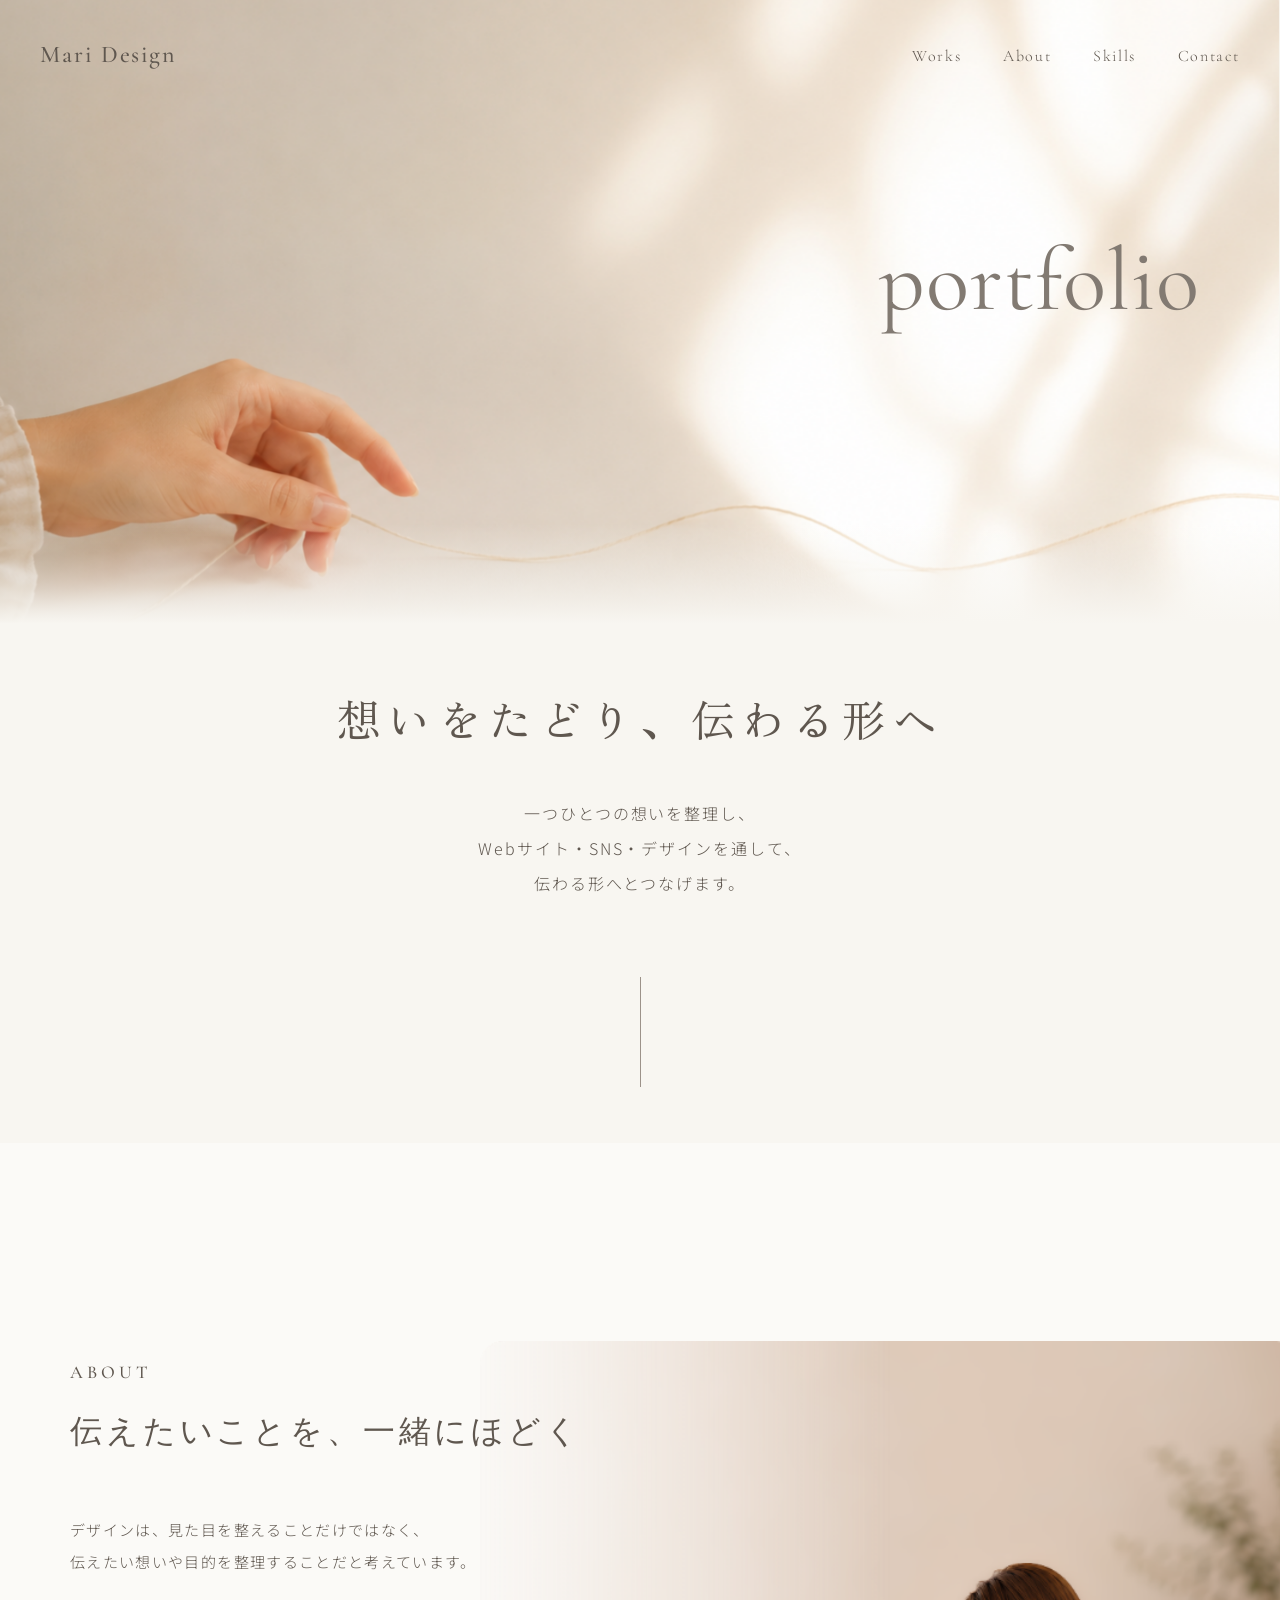
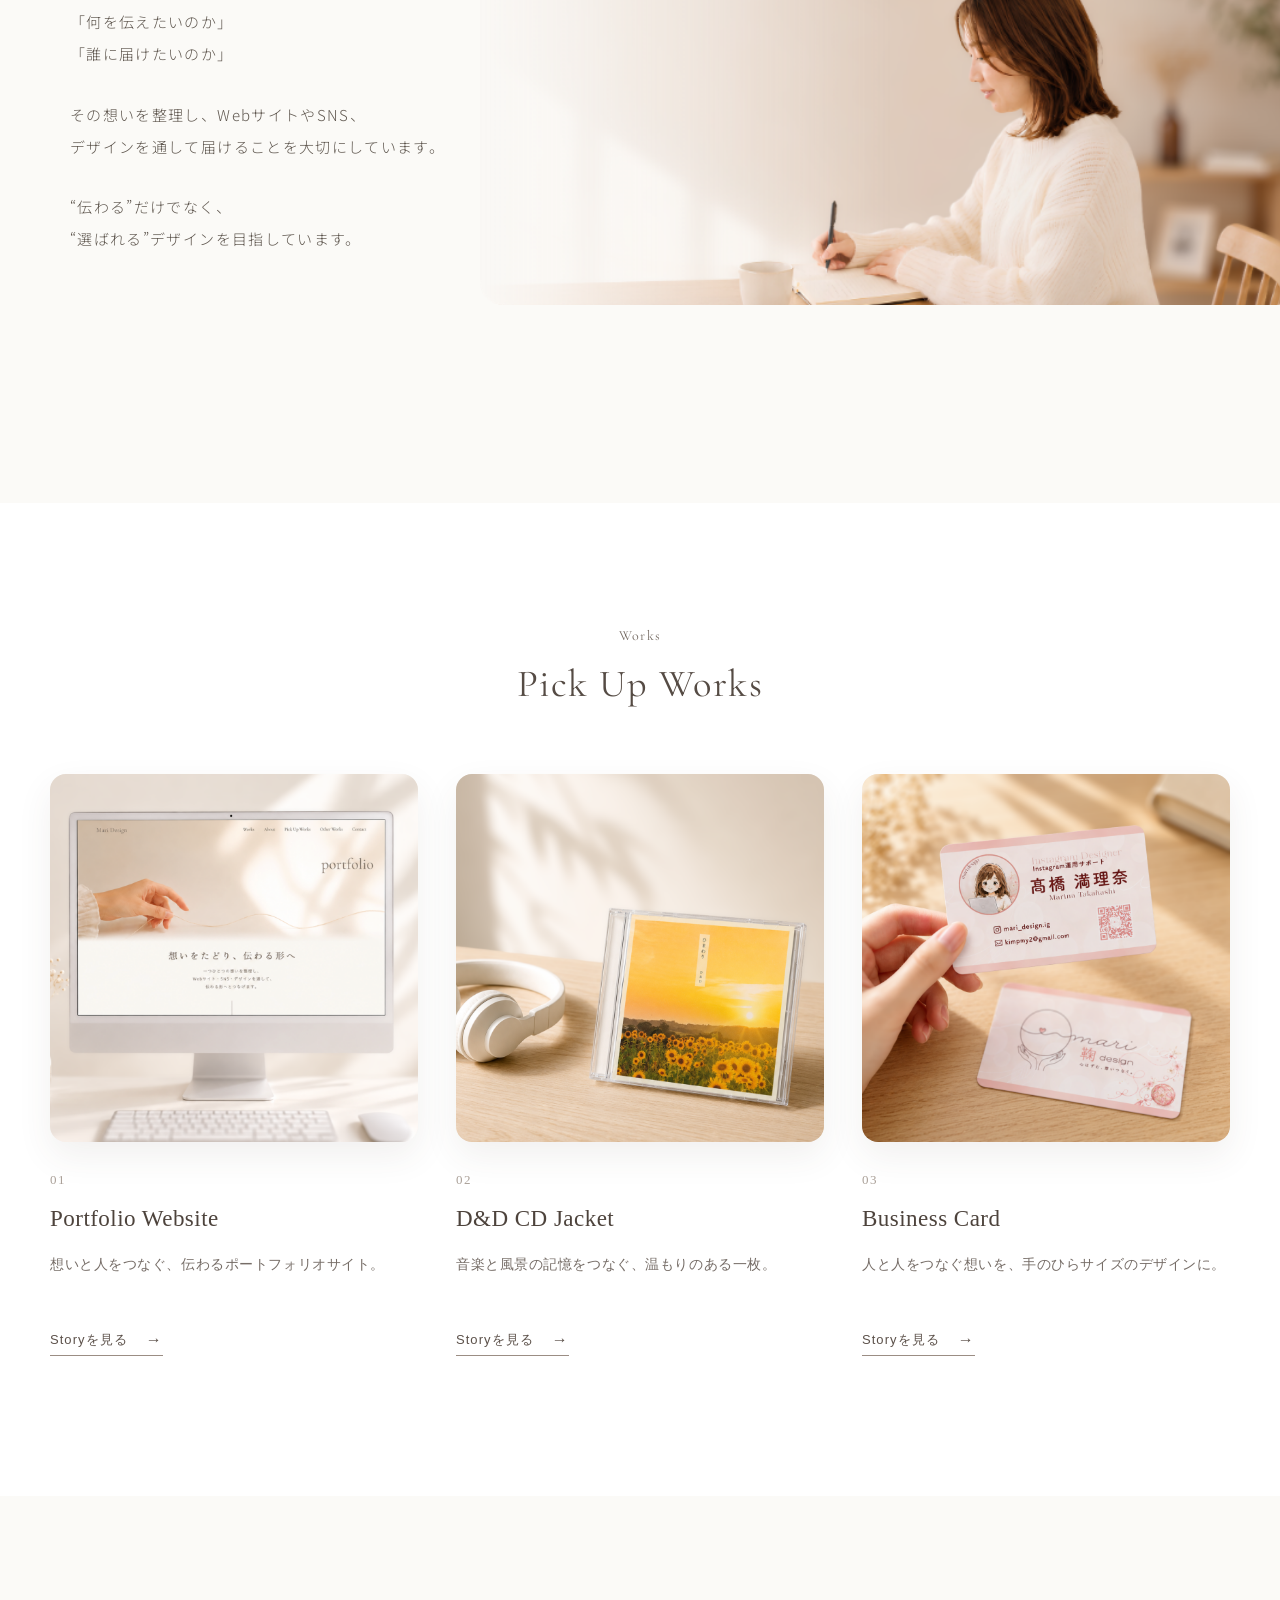
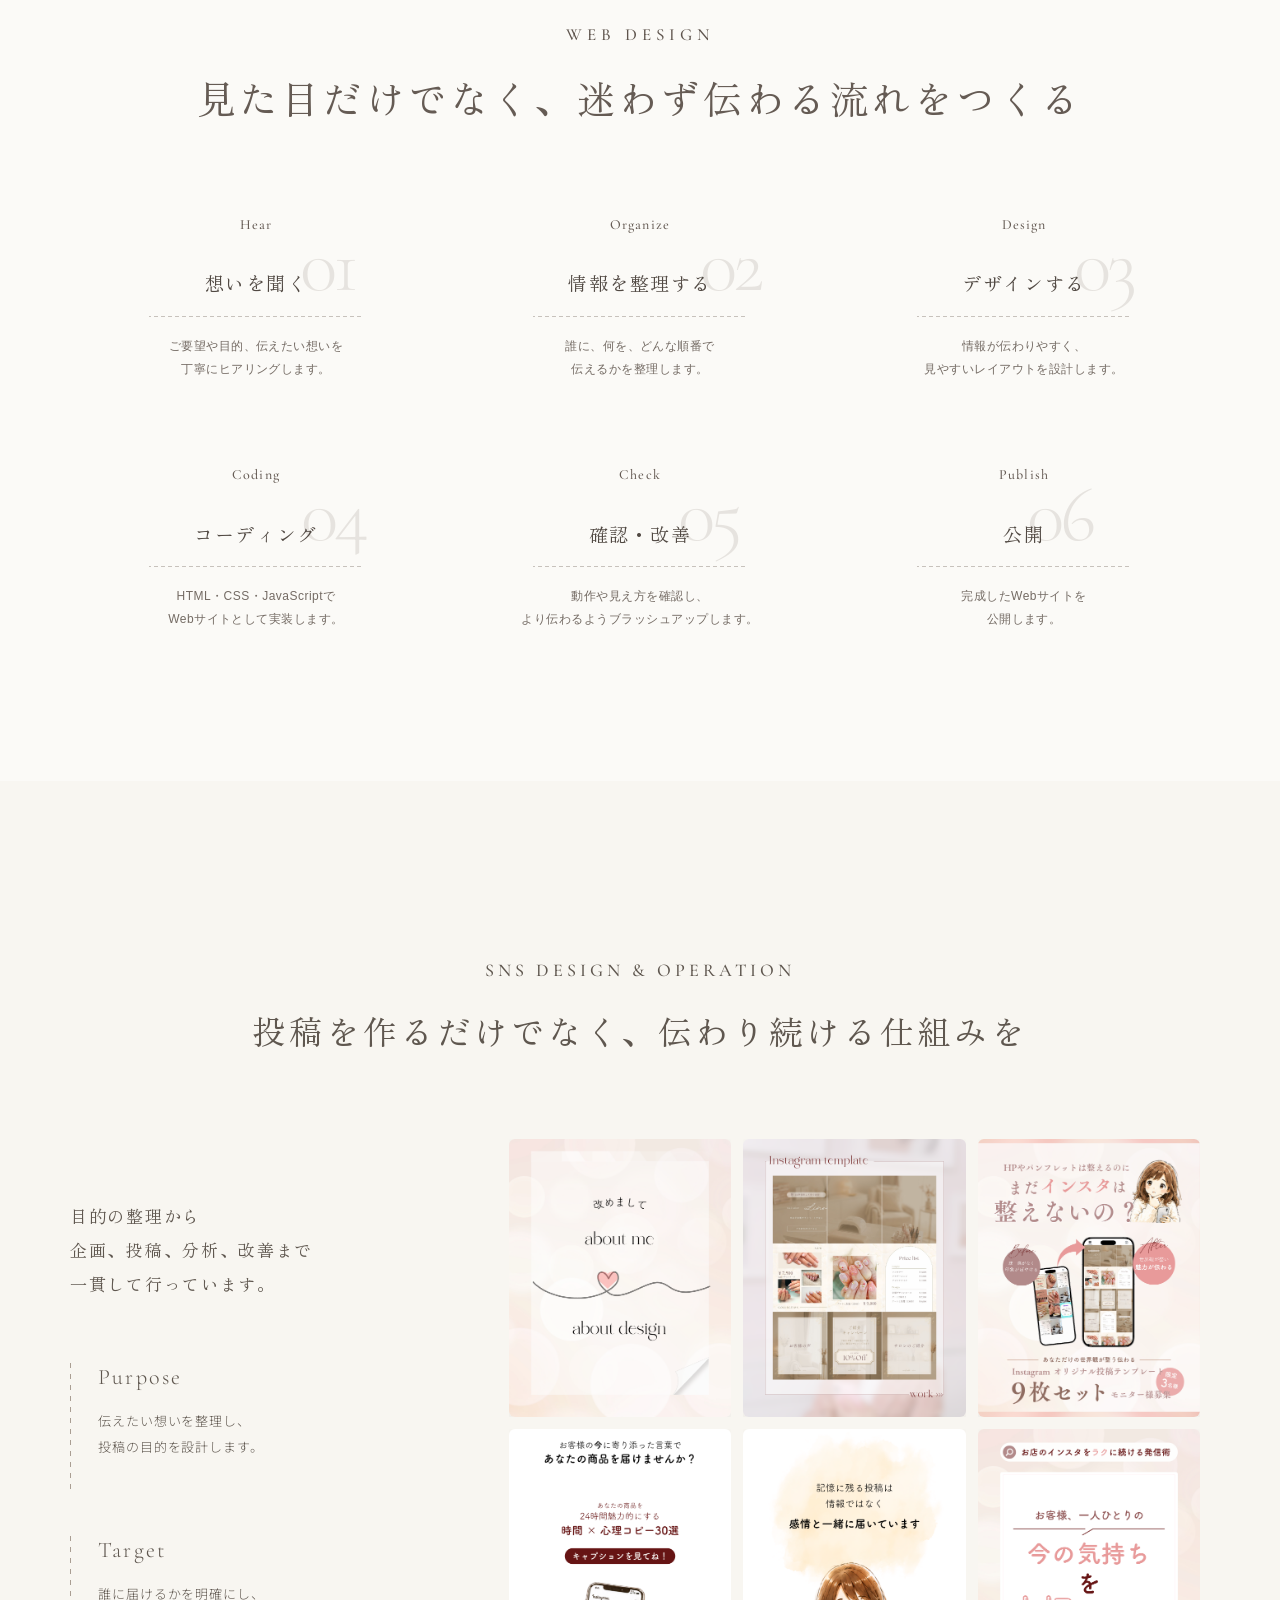
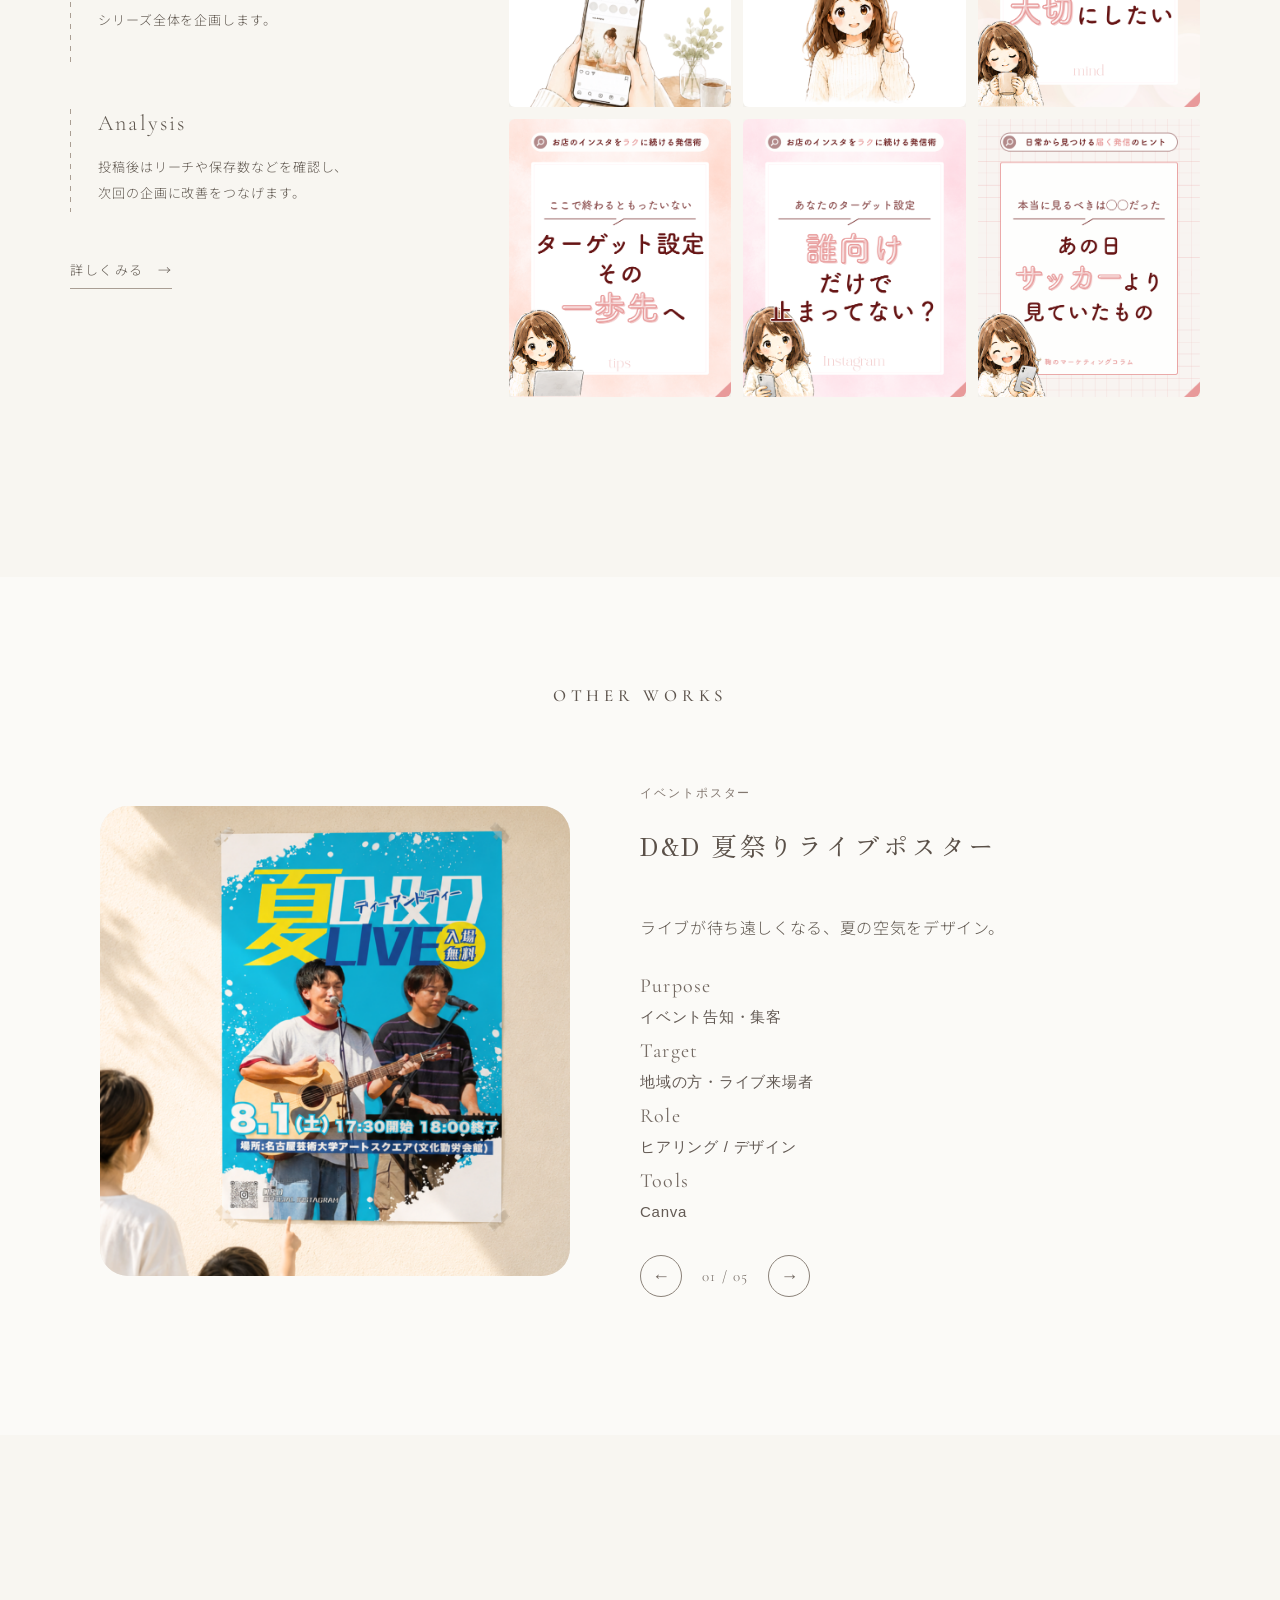
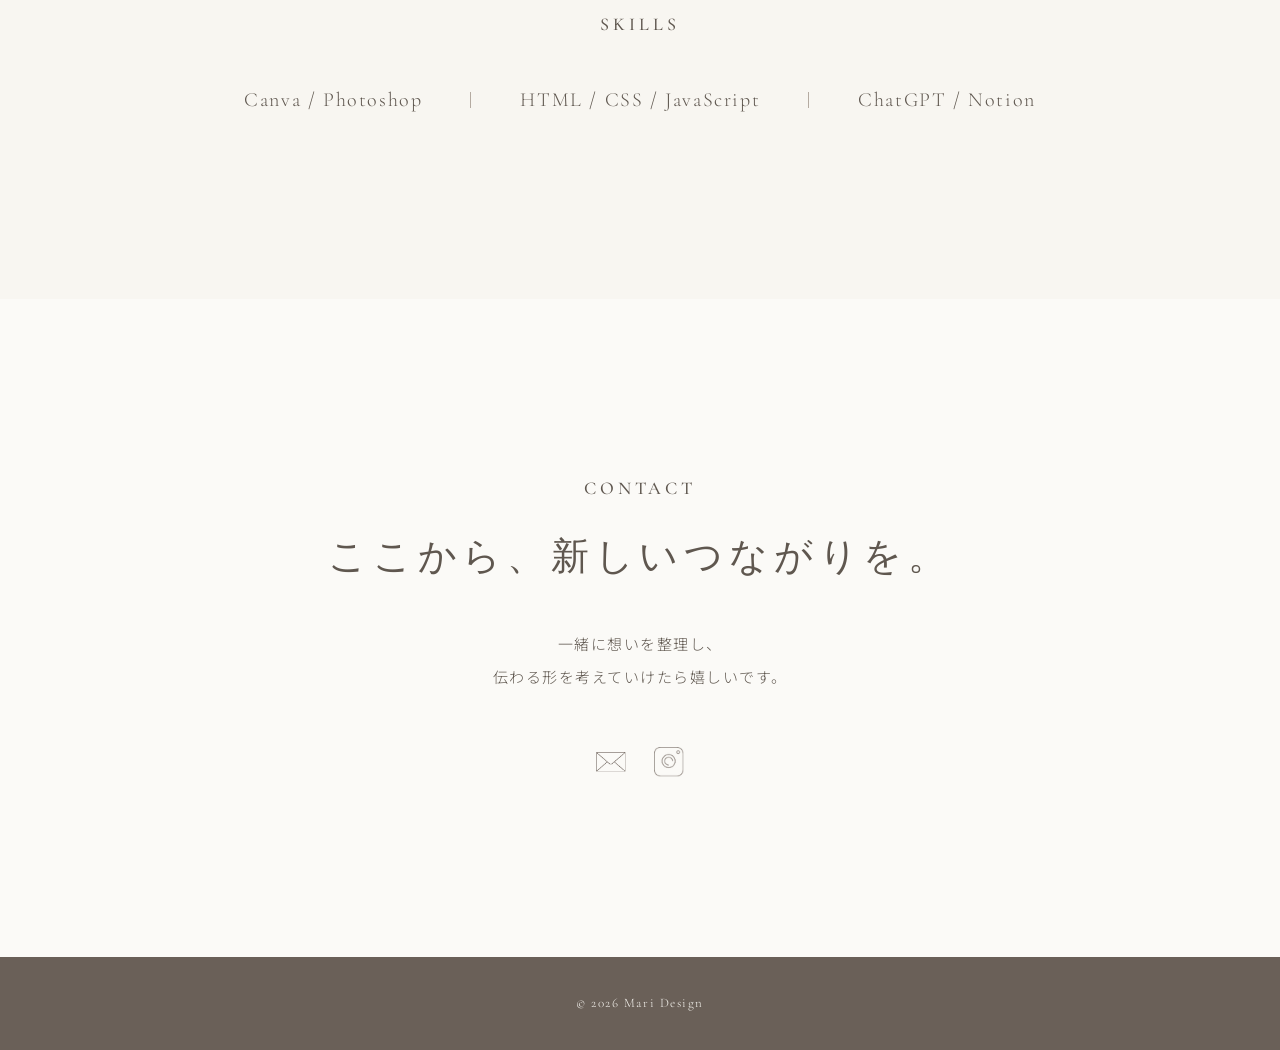
==== commit 1353711e: "Add files via upload" ====
--- a/index.html
+++ b/index.html
@@ -175,10 +175,6 @@
 
     </section>
 
-
-    <!-- =========================
-         Pick Up Works
-    ========================== -->
     <!-- ==============================
      Pick Up Works
 ================================= -->
@@ -283,6 +279,133 @@
     </div>
   </div>
 </section>
+<!-- ========================================
+     Web Design Process
+========================================= -->
+<section class="web-process section" id="web-process">
+
+  <div class="container web-process__inner">
+
+    <div class="web-process__heading">
+      <p class="web-process__label">WEB DESIGN</p>
+
+      <h2 class="web-process__main-title">
+        見た目だけでなく、迷わず伝わる流れをつくる
+      </h2>
+    </div>
+
+    <div class="web-process__grid">
+
+      <!-- 01 -->
+      <article class="web-process__item">
+        <p class="web-process__english">Hear</p>
+
+        <div class="web-process__title-area">
+          <h3 class="web-process__title">想いを聞く</h3>
+          <span class="web-process__number">01</span>
+        </div>
+
+        <span class="web-process__line"></span>
+
+        <p class="web-process__text">
+          ご要望や目的、伝えたい想いを<br>
+          丁寧にヒアリングします。
+        </p>
+      </article>
+
+      <!-- 02 -->
+      <article class="web-process__item">
+        <p class="web-process__english">Organize</p>
+
+        <div class="web-process__title-area">
+          <h3 class="web-process__title">情報を整理する</h3>
+          <span class="web-process__number">02</span>
+        </div>
+
+        <span class="web-process__line"></span>
+
+        <p class="web-process__text">
+          誰に、何を、どんな順番で<br>
+          伝えるかを整理します。
+        </p>
+      </article>
+
+      <!-- 03 -->
+      <article class="web-process__item">
+        <p class="web-process__english">Design</p>
+
+        <div class="web-process__title-area">
+          <h3 class="web-process__title">デザインする</h3>
+          <span class="web-process__number">03</span>
+        </div>
+
+        <span class="web-process__line"></span>
+
+        <p class="web-process__text">
+          情報が伝わりやすく、<br>
+          見やすいレイアウトを設計します。
+        </p>
+      </article>
+
+      <!-- 04 -->
+      <article class="web-process__item">
+        <p class="web-process__english">Coding</p>
+
+        <div class="web-process__title-area">
+          <h3 class="web-process__title">コーディング</h3>
+          <span class="web-process__number">04</span>
+        </div>
+
+        <span class="web-process__line"></span>
+
+        <p class="web-process__text">
+          HTML・CSS・JavaScriptで<br>
+          Webサイトとして実装します。
+        </p>
+      </article>
+
+      <!-- 05 -->
+      <article class="web-process__item">
+        <p class="web-process__english">Check</p>
+
+        <div class="web-process__title-area">
+          <h3 class="web-process__title">確認・改善</h3>
+          <span class="web-process__number">05</span>
+        </div>
+
+        <span class="web-process__line"></span>
+
+        <p class="web-process__text">
+          動作や見え方を確認し、<br>
+          より伝わるようブラッシュアップします。
+        </p>
+      </article>
+
+      <!-- 06 -->
+      <article class="web-process__item">
+        <p class="web-process__english">Publish</p>
+
+        <div class="web-process__title-area">
+          <h3 class="web-process__title">公開</h3>
+          <span class="web-process__number">06</span>
+        </div>
+
+        <span class="web-process__line"></span>
+
+        <p class="web-process__text">
+          完成したWebサイトを<br>
+          公開します。
+        </p>
+      </article>
+
+    </div>
+
+  </div>
+
+  <!-- なみ縫い風の縦線 -->
+  <div class="web-process__stitch" aria-hidden="true"></div>
+
+</section>
 
     <!-- =========================
          SNS Design & Operation
@@ -357,7 +480,7 @@
             </dl>
 
             <!-- 後でSNS詳細ページまたはInstagram URLに変更 -->
-            <a href="#" class="sns__more">
+            <a href="https://www.instagram.com/mari_design.ig" class="sns__more">
               詳しくみる
               <span aria-hidden="true">→</span>
             </a>
--- a/style.css
+++ b/style.css
@@ -336,6 +336,35 @@
   width: 100%;
   height: auto;
   border-radius: 18px;
+}
+
+/* ==================================
+   Responsive（スマホ）
+================================== */
+@media (max-width: 768px) {
+
+  .about {
+    padding: 100px 24px;
+  }
+
+  .about__inner {
+    grid-template-columns: 1fr;
+    gap: 48px;
+  }
+
+  .about__title {
+    font-size: clamp(34px, 8vw, 46px);
+    line-height: 1.4;
+    white-space: normal;
+    word-break: keep-all;
+    overflow-wrap: break-word;
+  }
+
+  .about__text {
+    font-size: 16px;
+    line-height: 2;
+  }
+
 }
 
 /* ========================================
@@ -598,86 +627,256 @@
   }
 }
 
-
 /* ========================================
-   Web Design
-======================================== */
-
-.web-design {
+   Web Design Process
+========================================= */
+
+.web-process {
+  position: relative;
+  padding: 130px 40px 150px;
+  overflow: hidden;
   background-color: #fbfaf7;
 }
 
-.process {
+.web-process__inner {
+  width: min(1080px, 100%);
+  margin: 0 auto;
+}
+
+.web-process__heading {
+  margin-bottom: 88px;
+  text-align: center;
+}
+
+.web-process__label {
+  margin: 0 0 22px;
+  color: #5f554e;
+  font-family: "Cormorant Garamond", serif;
+  font-size: 17px;
+  font-weight: 500;
+  line-height: 1;
+  letter-spacing: 0.3em;
+}
+
+.web-process__main-title {
+  margin: 0;
+  color: #655b54;
+  font-family:
+    "Zen Old Mincho",
+    "Yu Mincho",
+    "Hiragino Mincho ProN",
+    serif;
+  font-size: clamp(30px, 3vw, 42px);
+  font-weight: 400;
+  line-height: 1.7;
+  letter-spacing: 0.11em;
+}
+
+.web-process__grid {
   display: grid;
-  grid-template-columns: repeat(3, 1fr);
-  column-gap: 70px;
-  row-gap: 120px;
-}
-
-.process__item {
+  grid-template-columns: repeat(3, minmax(0, 1fr));
+  column-gap: 72px;
+  row-gap: 88px;
+}
+
+.web-process__item {
   position: relative;
-  min-height: 320px;
+  min-width: 0;
   text-align: center;
 }
 
-.process__english {
-  display: block;
-  margin-bottom: 16px;
+.web-process__english {
+  position: relative;
+  z-index: 2;
+  margin: 0 0 4px;
+  color: #655b54;
   font-family: "Cormorant Garamond", serif;
-  font-size: 18px;
-  letter-spacing: 0.12em;
-}
-
-.process__number {
+  font-size: 14px;
+  font-weight: 500;
+  line-height: 1;
+  letter-spacing: 0.08em;
+}
+
+.web-process__title-area {
+  position: relative;
+  display: inline-flex;
+  align-items: flex-end;
+  justify-content: center;
+  min-height: 62px;
+}
+
+.web-process__title {
+  position: relative;
+  z-index: 2;
+  margin: 0;
+  color: #514943;
+  font-family:
+    "Zen Old Mincho",
+    "Yu Mincho",
+    "Hiragino Mincho ProN",
+    serif;
+  font-size: 19px;
+  font-weight: 400;
+  line-height: 1.5;
+  letter-spacing: 0.08em;
+}
+
+.web-process__number {
   position: absolute;
-  z-index: 0;
-  top: 18px;
-  left: 50%;
-  color: rgba(177, 166, 155, 0.15);
+  right: -48px;
+  bottom: -6px;
+  z-index: 1;
+
+  color: rgba(123, 110, 101, 0.16);
   font-family: "Cormorant Garamond", serif;
-  font-size: 130px;
+  font-size: 78px;
+  font-weight: 300;
   line-height: 1;
-  transform: translateX(-50%);
-}
-
-.process__title {
-  position: relative;
-  z-index: 1;
-  margin-top: 68px;
-  font-family: "Zen Old Mincho", serif;
-  font-size: 21px;
+  letter-spacing: -0.05em;
+  pointer-events: none;
+
+  opacity: 0;
+  transform: translateX(25px);
+
+  animation: numberFadeIn 0.8s ease forwards;
+}
+@keyframes numberFadeIn {
+  from {
+    opacity: 0;
+    transform: translateX(25px);
+  }
+
+  to {
+    opacity: 1;
+    transform: translateX(0);
+  }
+}
+
+.web-process__item:nth-child(1) .web-process__number {
+  animation-delay: 0.1s;
+}
+
+.web-process__item:nth-child(2) .web-process__number {
+  animation-delay: 0.3s;
+}
+
+.web-process__item:nth-child(3) .web-process__number {
+  animation-delay: 0.5s;
+}
+
+.web-process__item:nth-child(4) .web-process__number {
+  animation-delay: 0.7s;
+}
+
+.web-process__item:nth-child(5) .web-process__number {
+  animation-delay: 0.9s;
+}
+
+.web-process__item:nth-child(6) .web-process__number {
+  animation-delay: 1.1s;
+}
+
+.web-process__line{
+  display:block;
+  width:100%;
+  max-width:215px;
+  height:1px;
+  margin:16px auto 18px;
+
+  background-image: repeating-linear-gradient(
+    to right,
+    rgba(115,103,94,.38) 0,
+    rgba(115,103,94,.38) 2px,
+    transparent 2px,
+    transparent 5px
+  );
+
+  background-size:7px 1px;
+  animation:web-process-stitch 2.6s linear infinite;
+}
+
+@keyframes web-process-stitch {
+  from {
+    background-position: 0 0;
+  }
+
+  to {
+    background-position: 21px 0;
+  }
+}
+
+.web-process__text {
+  margin: 0;
+  color: #746b64;
+  font-family:
+    "Yu Gothic",
+    "Hiragino Kaku Gothic ProN",
+    sans-serif;
+  font-size: 12px;
   font-weight: 400;
-  letter-spacing: 0.12em;
-}
-
-.process__line {
-  display: block;
-  width: 1px;
-  height: 70px;
-  margin: 30px auto;
-  background-image: repeating-linear-gradient(
-    to bottom,
-    #a79b90 0,
-    #a79b90 5px,
-    transparent 5px,
-    transparent 11px
-  );
-}
-
-.process__text {
-  font-size: 13px;
-  line-height: 2;
-  letter-spacing: 0.07em;
-}
-
-.process__item--emphasis .process__number {
-  color: rgba(159, 139, 119, 0.22);
-}
-
-.process__item--emphasis .process__title {
-  color: #75675b;
-}
-
+  line-height: 1.9;
+  letter-spacing: 0.04em;
+}
+
+
+
+/* タブレット */
+@media (max-width: 900px) {
+  .web-process__grid {
+    grid-template-columns: repeat(2, minmax(0, 1fr));
+    column-gap: 52px;
+  }
+}
+
+/* スマホ */
+@media (max-width: 768px) {
+  .web-process {
+    padding: 95px 24px 120px;
+  }
+
+  .web-process__heading {
+    margin-bottom: 58px;
+  }
+
+  .web-process__label {
+    font-size: 14px;
+    letter-spacing: 0.26em;
+  }
+
+  .web-process__main-title {
+    font-size: clamp(27px, 7.5vw, 34px);
+    line-height: 1.7;
+    letter-spacing: 0.07em;
+  }
+
+  .web-process__grid {
+    grid-template-columns: 1fr;
+    row-gap: 58px;
+  }
+
+  .web-process__english {
+    font-size: 13px;
+  }
+
+  .web-process__title {
+    font-size: 18px;
+  }
+
+  .web-process__number {
+    right: -38px;
+    font-size: 68px;
+  }
+
+  .web-process__line {
+    max-width: 230px;
+  }
+
+  .web-process__text {
+    font-size: 12px;
+    line-height: 1.9;
+  }
+
+}
 
 /* ========================================
    SNS Design & Operation
@@ -859,9 +1058,7 @@
 }
 
 
-/* 画像エリア
-------------------------------------- */
-
+/* 画像エリア */
 .other-work__image-wrapper {
   display: flex;
   align-items: center;
@@ -872,12 +1069,11 @@
   aspect-ratio: 1 / 1;
 
   overflow: hidden;
+  border-radius: 28px;
   background-color: #f1ece5;
 }
 
-/*
-  元画像を切らずに、3:4の縦型エリア内へ表示
-*/
+/* 画像 */
 .other-work__image {
   display: block;
   width: 100%;
@@ -886,9 +1082,16 @@
   object-fit: cover;
   object-position: center;
 
+  border-radius: 20px;
+
   transition:
     opacity 0.3s ease,
     transform 0.45s ease;
+}
+
+/* ホバー */
+.other-work:hover .other-work__image {
+  transform: scale(1.03);
 }
 
 
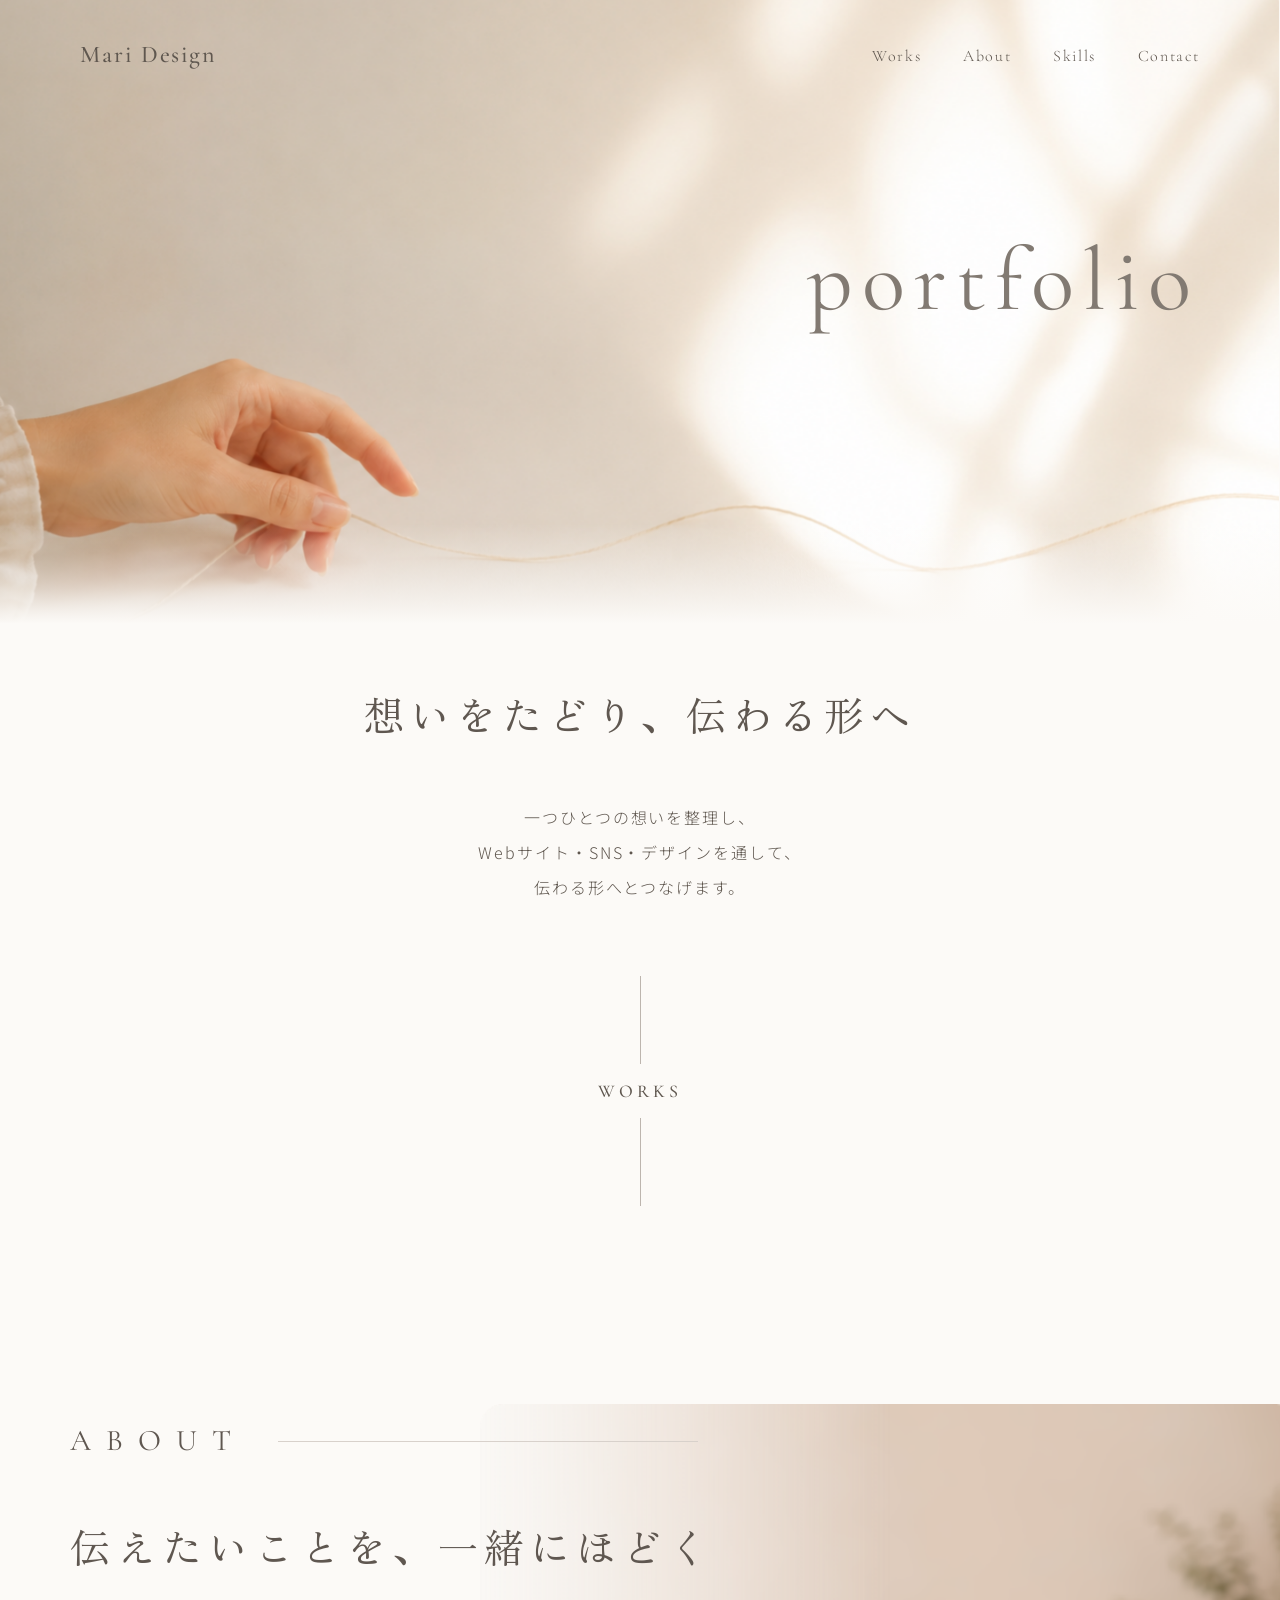
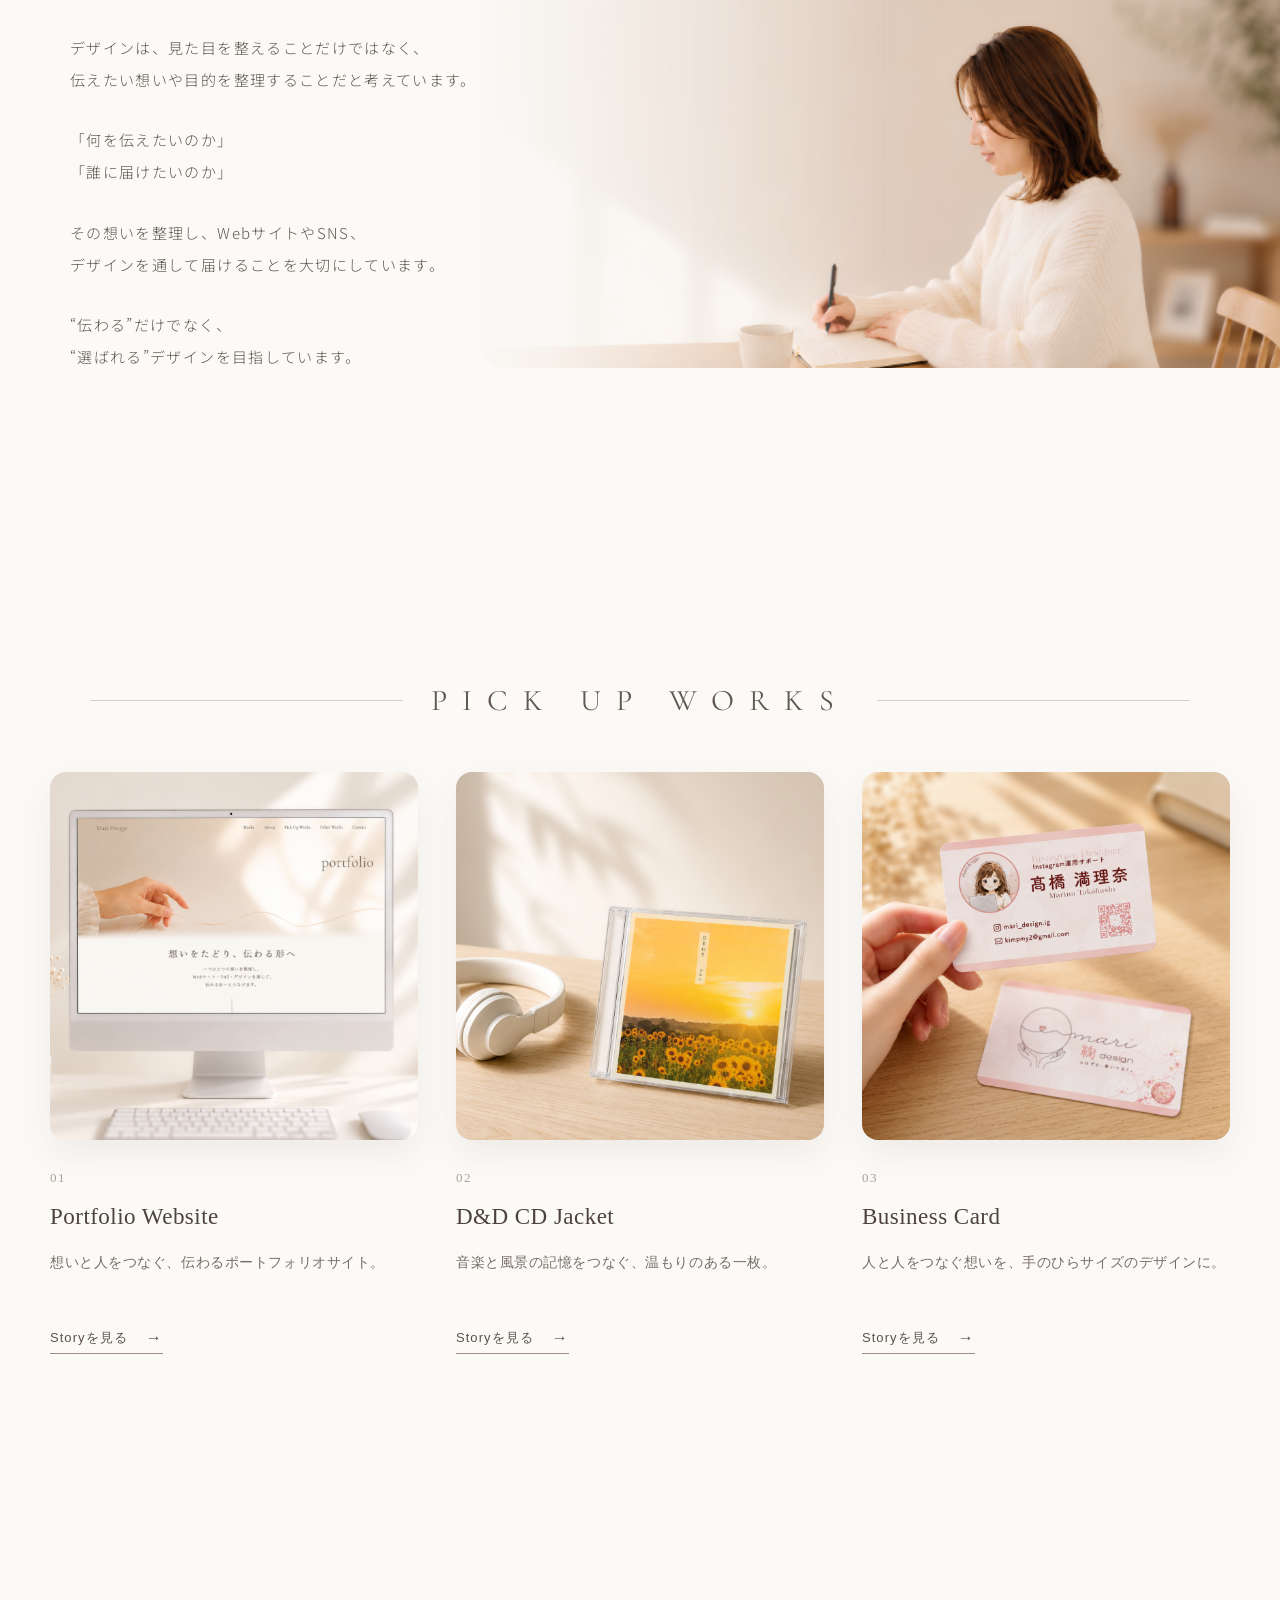
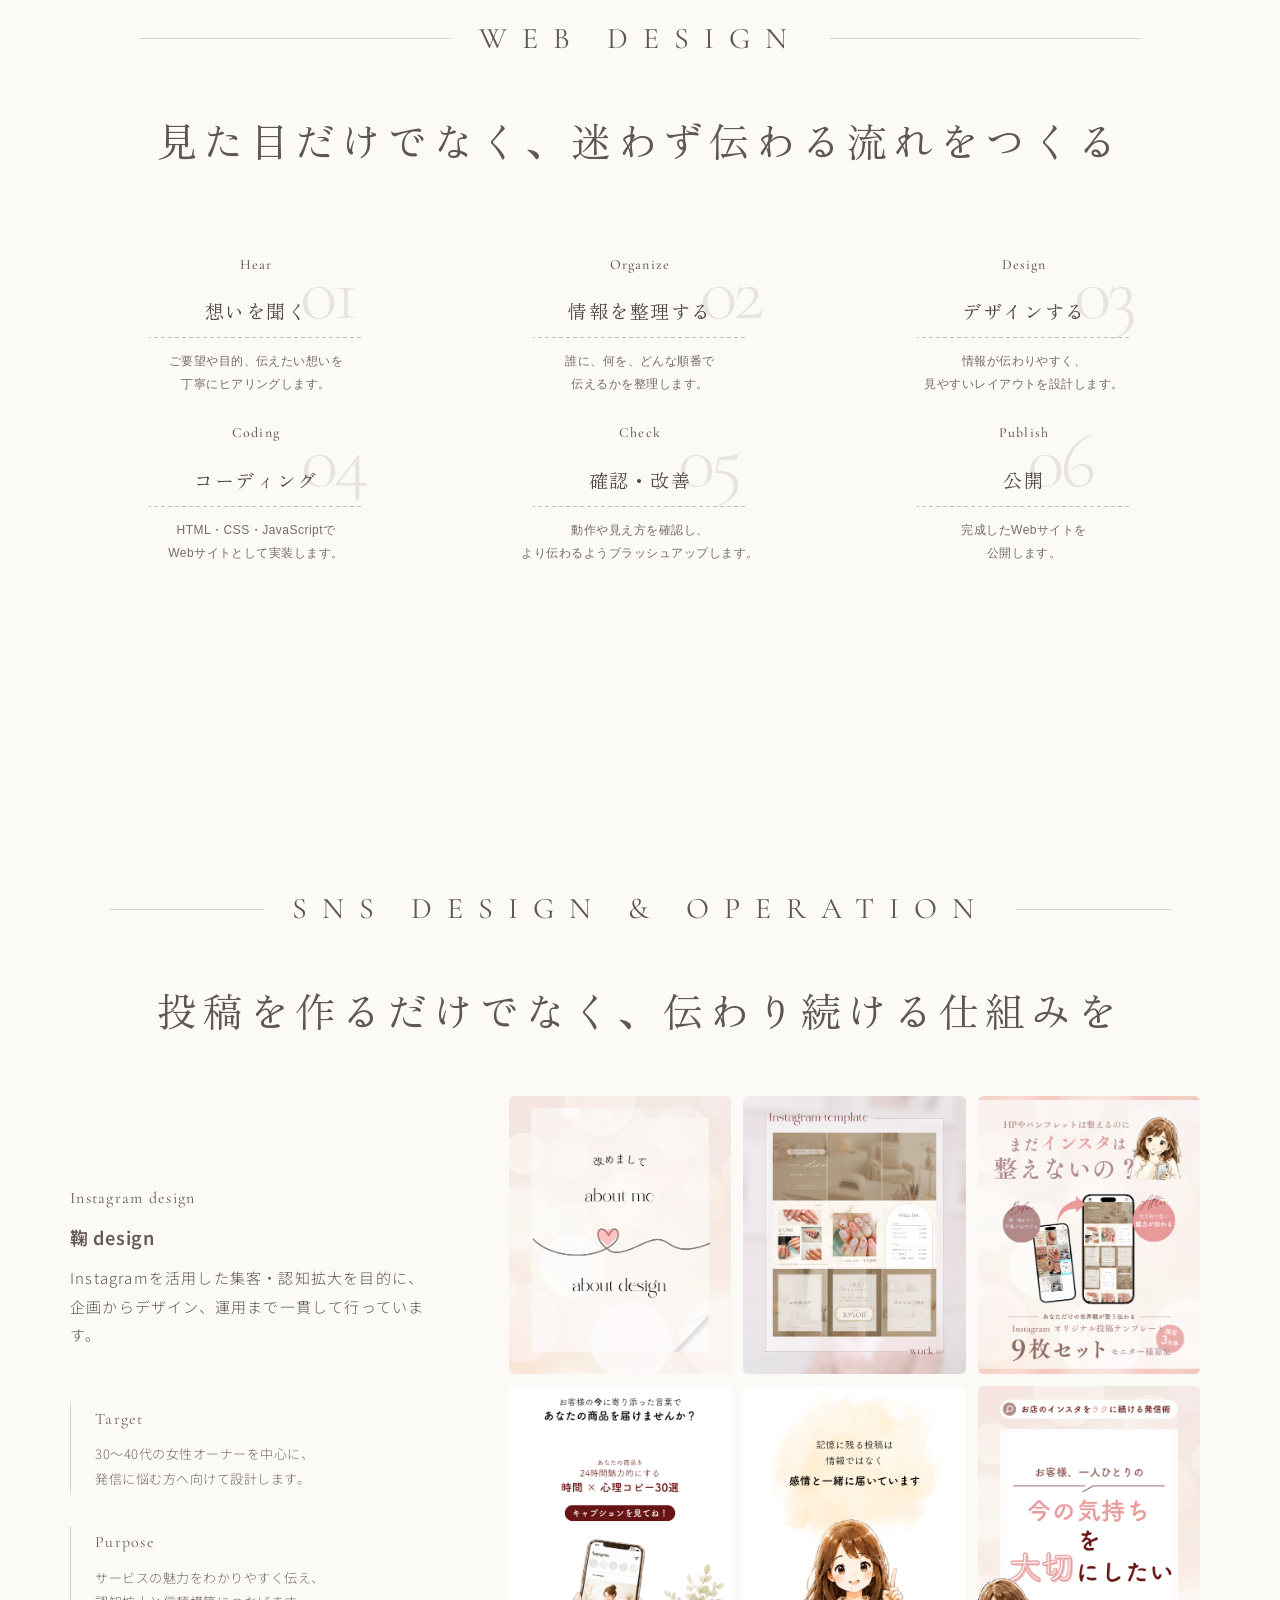
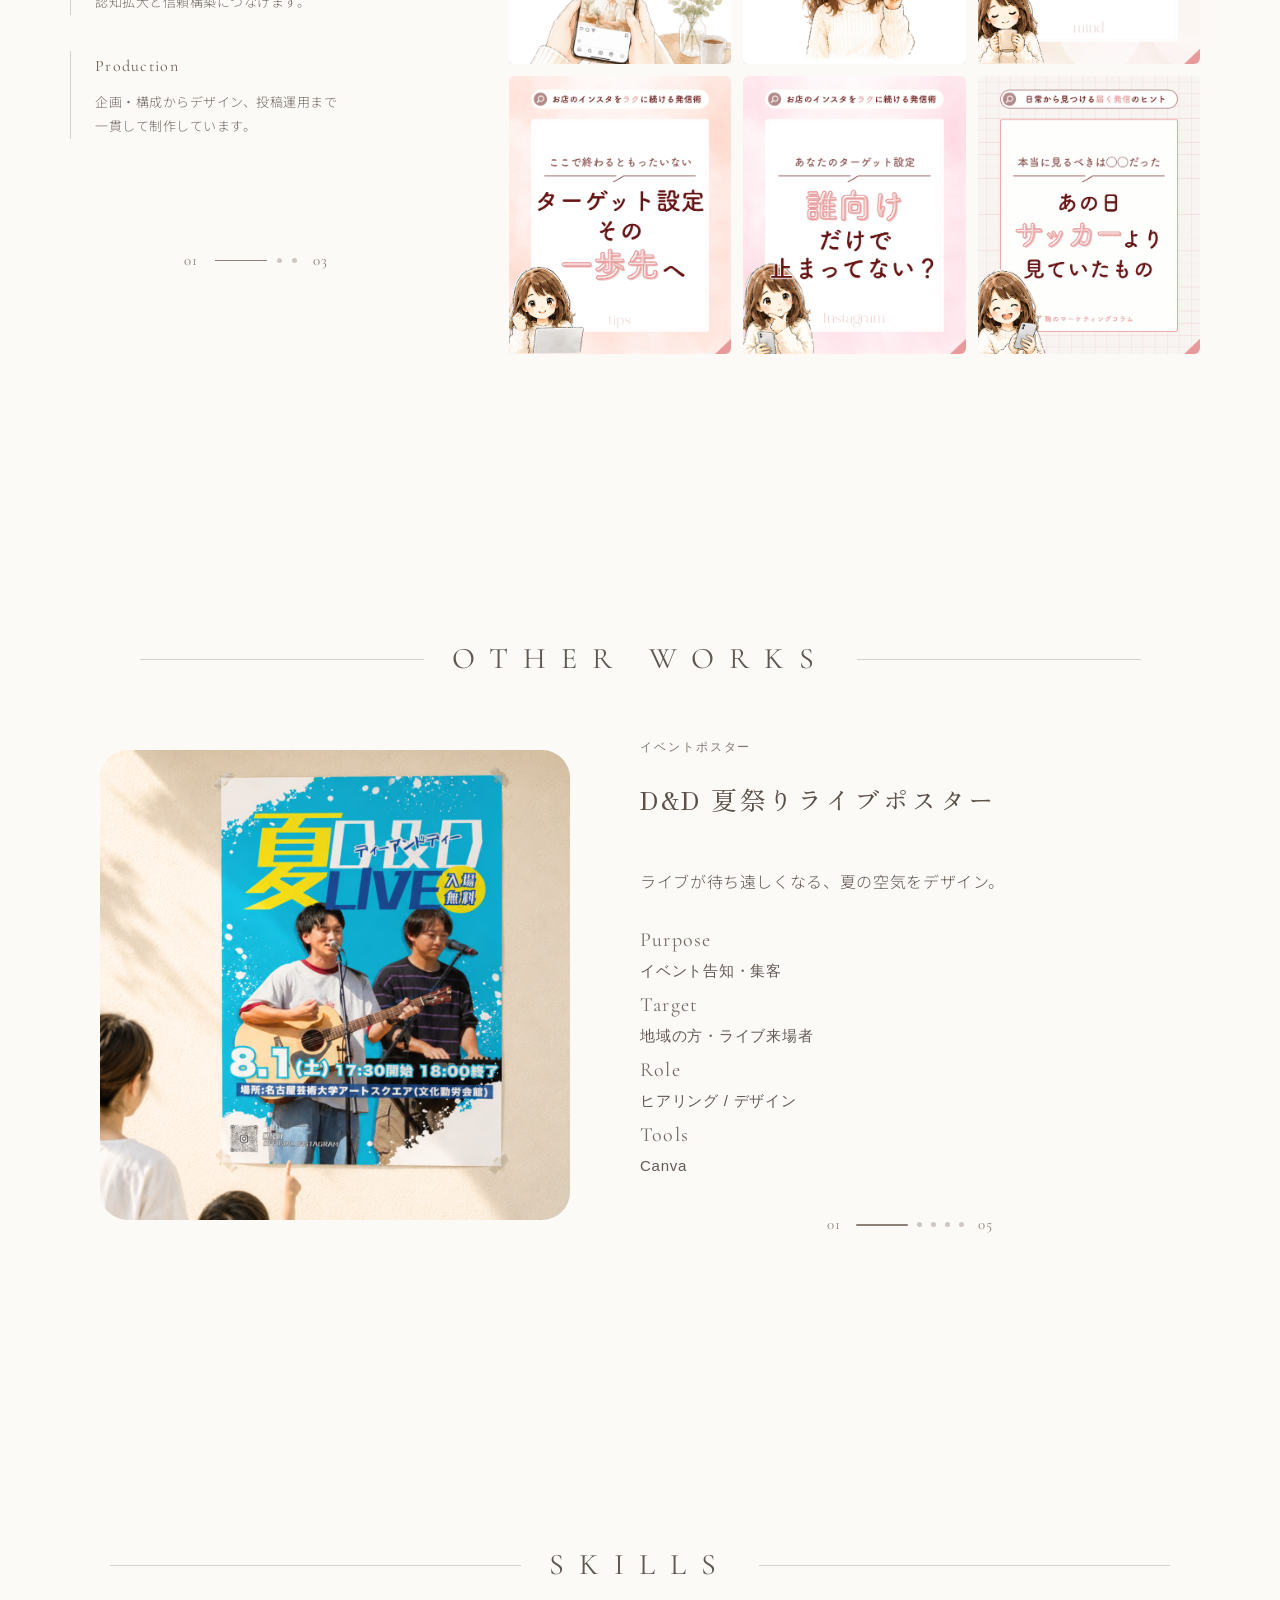
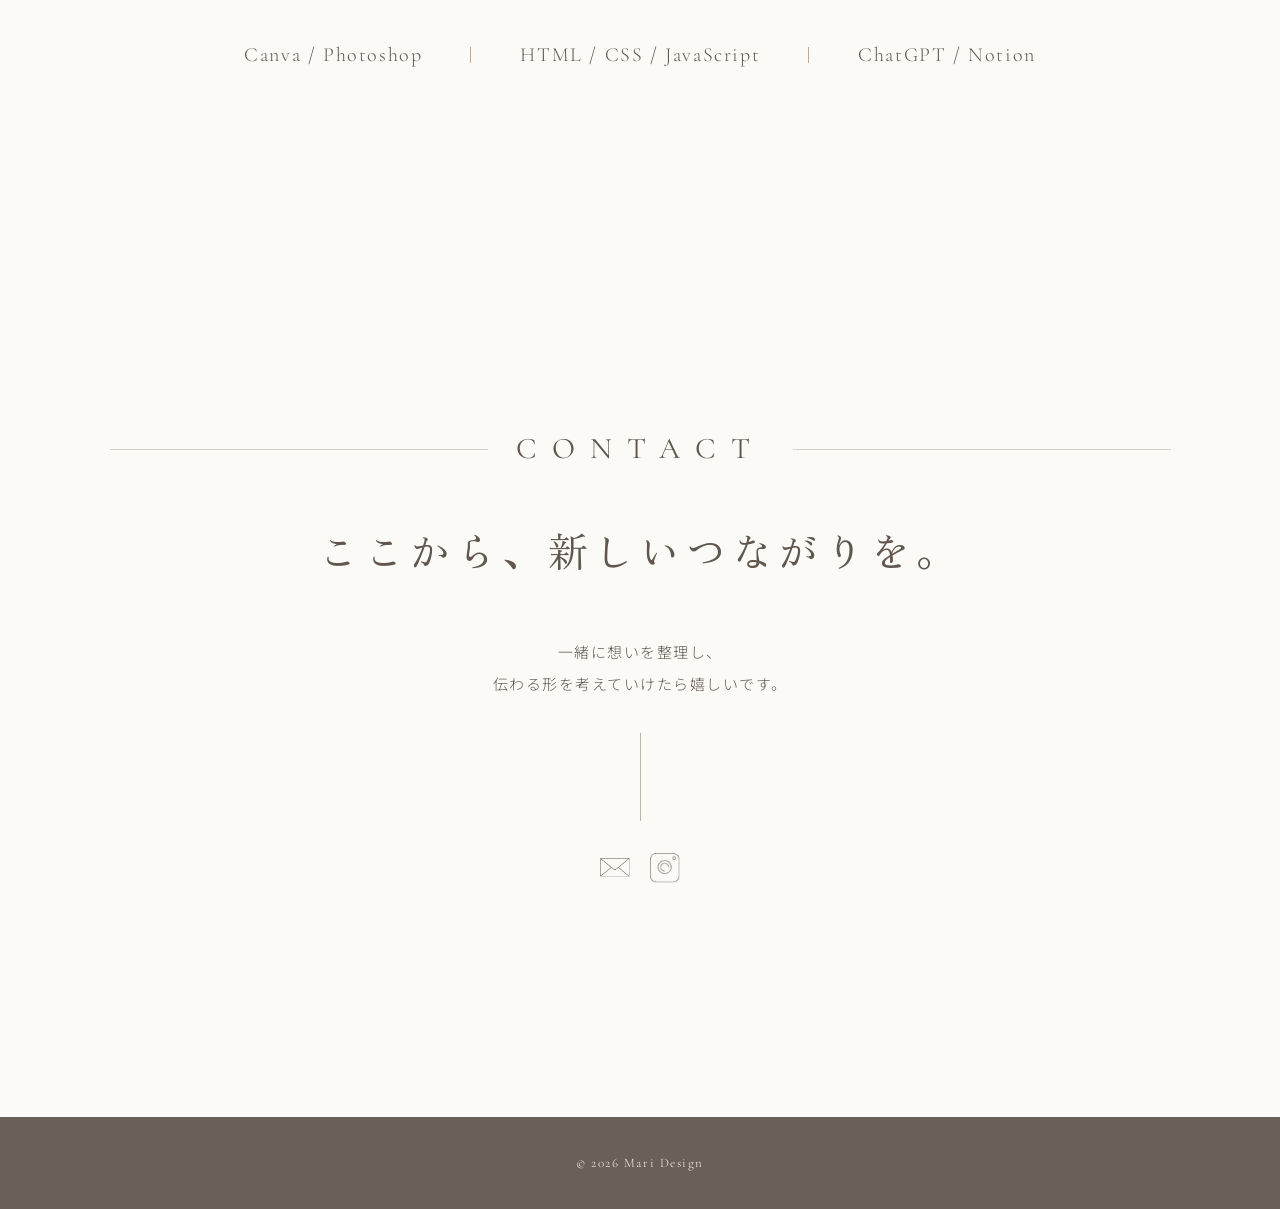
==== commit 564ae292: "Update portfolio responsive design" ====
--- a/index.html
+++ b/index.html
@@ -96,7 +96,7 @@
 
       <div class="hero__content">
 
-        <h1 class="hero__title">
+        <h1 class="hero__title section-heading">
           想いをたどり、伝わる形へ
         </h1>
 
@@ -106,11 +106,17 @@
           伝わる形へとつなげます。
         </p>
 
-        <a href="#pickup-works" class="hero__scroll">
-          <span class="hero__scroll-line"></span>
-          <span class="hero__scroll-text">Works</span>
-        </a>
-
+        <div class="hero__works-bridge" aria-hidden="true">
+
+  <span class="hero__works-line hero__works-line--top"></span>
+
+  <a href="#pickup-works" class="hero__works-link section-label">
+    <span class="hero__works-text">Works</span>
+  </a>
+
+  <span class="hero__works-line hero__works-line--bottom"></span>
+
+</div>
       </div>
 
     </section>
@@ -127,11 +133,11 @@
 
           <div class="about__content">
 
-            <p class="section-label section-label--left">
+            <p class="section-label section-label--left section-title">
               About
             </p>
 
-            <h2 class="about__title">
+            <h2 class="about__title section-heading">
               伝えたいことを、一緒にほどく
             </h2>
 
@@ -175,17 +181,23 @@
 
     </section>
 
-    <!-- ==============================
+<!-- ==============================
      Pick Up Works
 ================================= -->
-<section class="pickup-works" id="pickup-works">
+
+<section class="pickup-works section" id="pickup-works">
   <div class="pickup-works__inner">
 
     <!-- Section title -->
-    <div class="pickup-works__heading">
-      <p class="pickup-works__label">Works</p>
-      <h2 class="pickup-works__title">Pick Up Works</h2>
-    </div>
+   <div class="section-line-heading">
+  <span class="section-line-heading__line section-line-heading__line--left"></span>
+
+  <p class="section-line-heading__label">
+    PICK UP WORKS
+  </p>
+
+  <span class="section-line-heading__line section-line-heading__line--right"></span>
+</div>
 
     <!-- Works list -->
     <div class="pickup-works__list">
@@ -284,18 +296,26 @@
 ========================================= -->
 <section class="web-process section" id="web-process">
 
-  <div class="container web-process__inner">
-
-    <div class="web-process__heading">
-      <p class="web-process__label">WEB DESIGN</p>
-
-      <h2 class="web-process__main-title">
-        見た目だけでなく、迷わず伝わる流れをつくる
-      </h2>
-    </div>
-
-    <div class="web-process__grid">
-
+ <div class="container web-process__inner">
+
+  <!-- Section title -->
+  <div class="section-line-heading">
+    <span class="section-line-heading__line section-line-heading__line--left"></span>
+
+    <p class="section-line-heading__label">
+      WEB DESIGN
+    </p>
+
+    <span class="section-line-heading__line section-line-heading__line--right"></span>
+  </div>
+
+  <div class="web-process__heading">
+    <h2 class="web-process__main-title section-heading">
+      見た目だけでなく、迷わず伝わる流れをつくる
+    </h2>
+  </div>
+
+  <div class="web-process__grid">
       <!-- 01 -->
       <article class="web-process__item">
         <p class="web-process__english">Hear</p>
@@ -402,94 +422,264 @@
 
   </div>
 
-  <!-- なみ縫い風の縦線 -->
-  <div class="web-process__stitch" aria-hidden="true"></div>
-
 </section>
 
     <!-- =========================
          SNS Design & Operation
     ========================== -->
-    <section class="sns section">
-
-      <div class="container">
-
-        <div class="section-heading">
-
-          <p class="section-label">
-            SNS Design & Operation
-          </p>
-
-          <h2 class="section-title">
-            投稿を作るだけでなく、伝わり続ける仕組みを
-          </h2>
-
-        </div>
-
-        <div class="sns__inner">
-
-          <div class="sns__content">
-
-            <p class="sns__lead">
-              目的の整理から<br>
-              企画、投稿、分析、改善まで<br>
-              一貫して行っています。
-            </p>
-
-            <dl class="sns__list">
-
-              <div class="sns__item">
-
-                <dt class="sns__term">
-                  Purpose
-                </dt>
-
-                <dd class="sns__description">
-                  伝えたい想いを整理し、<br>
-                  投稿の目的を設計します。
-                </dd>
-
-              </div>
-
-              <div class="sns__item">
-
-                <dt class="sns__term">
-                  Target
-                </dt>
-
-                <dd class="sns__description">
-                  誰に届けるかを明確にし、<br>
-                  シリーズ全体を企画します。
-                </dd>
-
-              </div>
-
-              <div class="sns__item">
-
-                <dt class="sns__term">
-                  Analysis
-                </dt>
-
-                <dd class="sns__description">
-                  投稿後はリーチや保存数などを確認し、<br>
-                  次回の企画に改善をつなげます。
-                </dd>
-
-              </div>
-
-            </dl>
-
-            <!-- 後でSNS詳細ページまたはInstagram URLに変更 -->
-            <a href="https://www.instagram.com/mari_design.ig" class="sns__more">
-              詳しくみる
-              <span aria-hidden="true">→</span>
-            </a>
-
-          </div>
-
-
-          
-
+   <section class="sns section">
+
+  <div class="container">
+
+    <!-- Section title -->
+    <div class="section-line-heading">
+  <span class="section-line-heading__line section-line-heading__line--left"></span>
+
+  <p class="section-line-heading__label">
+    SNS DESIGN &amp; OPERATION
+  </p>
+
+  <span class="section-line-heading__line section-line-heading__line--right"></span>
+</div>
+    <!-- Japanese heading -->
+    <h2 class="section-heading">
+      投稿を作るだけでなく、伝わり続ける仕組みを
+    </h2>
+
+    <div class="sns__inner">
+<div class="sns__content">
+
+  <!-- スライドエリア -->
+  <div class="sns-slides">
+
+    <!-- 01 -->
+    <!-- 01 -->
+<div class="sns-slide is-active">
+
+  <p class="sns-slide__eyebrow">
+    Instagram design
+  </p>
+
+  <h3 class="sns-slide__title">
+    鞠 design
+  </h3>
+
+  <p class="sns-slide__lead">
+    Instagramを活用した集客・認知拡大を目的に、<br>
+    企画からデザイン、運用まで一貫して行っています。
+  </p>
+
+  <div class="sns-process">
+
+    <div class="sns-process__item">
+      <span class="sns-process__line"></span>
+
+      <div class="sns-process__body">
+        <p class="sns-process__label">
+          Target
+        </p>
+
+        <p class="sns-process__text">
+          30〜40代の女性オーナーを中心に、<br>
+          発信に悩む方へ向けて設計します。
+        </p>
+      </div>
+    </div>
+
+
+    <div class="sns-process__item">
+      <span class="sns-process__line"></span>
+
+      <div class="sns-process__body">
+        <p class="sns-process__label">
+          Purpose
+        </p>
+
+        <p class="sns-process__text">
+          サービスの魅力をわかりやすく伝え、<br>
+          認知拡大と信頼構築につなげます。
+        </p>
+      </div>
+    </div>
+
+
+    <div class="sns-process__item">
+      <span class="sns-process__line"></span>
+
+      <div class="sns-process__body">
+        <p class="sns-process__label">
+          Production
+        </p>
+
+        <p class="sns-process__text">
+          企画・構成からデザイン、投稿運用まで<br>
+          一貫して制作しています。
+        </p>
+      </div>
+    </div>
+
+  </div>
+
+</div>
+
+    <!-- 02 -->
+    <!-- 02 -->
+<div class="sns-slide">
+
+  <p class="sns-slide__eyebrow">
+    Post design
+  </p>
+
+  <h3 class="sns-slide__title">
+    目的から逆算した投稿設計
+  </h3>
+
+  <p class="sns-slide__lead">
+    単発で投稿を作るのではなく、ユーザーの心理や<br>
+    認知段階を考えながら、シリーズで発信を設計しています。
+  </p>
+
+  <div class="sns-process">
+
+    <div class="sns-process__item">
+      <span class="sns-process__line"></span>
+
+      <div class="sns-process__body">
+        <p class="sns-process__label">
+          Column
+        </p>
+
+        <p class="sns-process__text">
+          日常の気づきを入口に、<br>
+          マーケティングの本質を届けます。
+        </p>
+      </div>
+    </div>
+
+
+    <div class="sns-process__item">
+      <span class="sns-process__line"></span>
+
+      <div class="sns-process__body">
+        <p class="sns-process__label">
+          Empathy
+        </p>
+
+        <p class="sns-process__text">
+          お客様の悩みや本音を言葉にし、<br>
+          「私も同じ」という共感につなげます。
+        </p>
+      </div>
+    </div>
+
+
+    <div class="sns-process__item">
+      <span class="sns-process__line"></span>
+
+      <div class="sns-process__body">
+        <p class="sns-process__label">
+          Solution
+        </p>
+
+        <p class="sns-process__text">
+          悩みに対する具体的な解決策を伝え、<br>
+          次の行動につなげます。
+        </p>
+      </div>
+    </div>
+
+  </div>
+
+</div>
+
+    <!-- 03 -->
+<div class="sns-slide sns-slide--process">
+
+  <p class="sns-slide__eyebrow">Workflow</p>
+  <h3 class="sns-slide__title">
+        想いを、発信の仕組みに整える
+      </h3>
+
+  <p class="sns-slide__lead">
+    目的の整理から、企画・投稿・分析・改善まで一貫して行っています。
+  </p>
+
+  <div class="sns-process">
+
+    <div class="sns-process__item">
+      <span class="sns-process__line"></span>
+
+      <div class="sns-process__body">
+        <p class="sns-process__label">Purpose</p>
+        <p class="sns-process__text">
+          伝えたい想いを整理し、<br>
+          投稿の目的を設計します。
+        </p>
+      </div>
+    </div>
+
+
+    <div class="sns-process__item">
+      <span class="sns-process__line"></span>
+
+      <div class="sns-process__body">
+        <p class="sns-process__label">Target</p>
+        <p class="sns-process__text">
+          誰に届けるかを明確にし、<br>
+          シリーズ全体を企画します。
+        </p>
+      </div>
+    </div>
+
+
+    <div class="sns-process__item">
+      <span class="sns-process__line"></span>
+
+      <div class="sns-process__body">
+        <p class="sns-process__label">Analysis</p>
+        <p class="sns-process__text">
+          投稿後はリーチや保存数などを確認し、<br>
+          次回の企画に改善をつなげます。
+        </p>
+      </div>
+    </div>
+
+  </div>
+
+</div>
+  </div>
+
+
+  <!-- インジケーター -->
+  <div class="sns-slider__indicator">
+
+    <span class="sns-slider__number">01</span>
+
+    <div class="sns-slider__dots">
+      <button
+        class="sns-slider__dot is-active"
+        data-slide="0"
+        aria-label="1枚目を表示">
+      </button>
+
+      <button
+        class="sns-slider__dot"
+        data-slide="1"
+        aria-label="2枚目を表示">
+      </button>
+
+      <button
+        class="sns-slider__dot"
+        data-slide="2"
+        aria-label="3枚目を表示">
+      </button>
+    </div>
+
+    <span class="sns-slider__number">03</span>
+
+  </div>
+
+</div>
           <div class="sns__gallery">
 
   <a
@@ -616,15 +806,20 @@
   <div class="container">
 
     <!-- セクション見出し -->
-    <div class="section-heading other-works__heading">
-      <p class="section-label">Other Works</p>
-    </div>
-
+    <div class="section-line-heading">
+  <span class="section-line-heading__line section-line-heading__line--left"></span>
+
+  <p class="section-line-heading__label">
+    OTHER WORKS
+  </p>
+
+  <span class="section-line-heading__line section-line-heading__line--right"></span>
+</div>
     <!-- 作品スライダー -->
     <article class="other-work">
 
       <!-- 左側：作品画像 -->
-      <div class="other-work__image-wrapper">
+      <div class="other-works__visual other-work__image-wrapper">
         <img
           src="images/dand-summer-poster.png"
           alt="D&D 夏祭りライブポスター"
@@ -689,35 +884,18 @@
 
         </dl>
 
-        <!-- スライダー操作 -->
-        <div class="other-work__navigation">
-
-          <button
-            class="other-work__arrow"
-            id="other-work-prev"
-            type="button"
-            aria-label="前の作品を見る"
-          >
-            ←
-          </button>
-
-          <p
-            class="other-work__counter"
-            id="other-work-counter"
-          >
-            01 / 05
-          </p>
-
-          <button
-            class="other-work__arrow"
-            id="other-work-next"
-            type="button"
-            aria-label="次の作品を見る"
-          >
-            →
-          </button>
-
-        </div>
+      <!-- Other Works Indicator -->
+<div class="other-works__indicator">
+
+  <span class="other-works__number">01</span>
+
+  <div class="other-works__dots"></div>
+
+  <span class="other-works__number other-works__last-number">
+    05
+  </span>
+
+</div>
 
       </div>
 
@@ -735,10 +913,15 @@
 
         <div class="skills__inner">
 
-          <p class="section-label">
-            Skills
-          </p>
-
+          <div class="section-line-heading">
+  <span class="section-line-heading__line section-line-heading__line--left"></span>
+
+  <p class="section-line-heading__label">
+    SKILLS
+  </p>
+
+  <span class="section-line-heading__line section-line-heading__line--right"></span>
+</div>
           <ul class="skills__list">
 
             <li class="skills__item">
@@ -771,11 +954,16 @@
 
         <div class="contact__inner">
 
-          <p class="section-label">
-            Contact
-          </p>
-
-          <h2 class="contact__title">
+          <div class="section-line-heading">
+  <span class="section-line-heading__line section-line-heading__line--left"></span>
+
+  <p class="section-line-heading__label">
+    CONTACT
+  </p>
+
+  <span class="section-line-heading__line section-line-heading__line--right"></span>
+</div>
+          <h2 class="section-heading">
             ここから、新しいつながりを。
           </h2>
 
@@ -784,27 +972,26 @@
             伝わる形を考えていけたら嬉しいです。
           </p>
 
-          <div class="contact__links">
-
-            <!-- 後でメールアドレスを入力 -->
-           <a
-  href="mailto:kimpmy2@gmail.com"
-  class="contact__icon"
-  aria-label="Mail"
->
-  <img src="images/mail.png" alt="Mail">
-</a>
-
-<a
-  href="https://www.instagram.com/mari_design.ig/"
-  target="_blank"
-  rel="noopener noreferrer"
-  class="contact__icon"
-  aria-label="Instagram"
->
-  <img src="images/insta.png" alt="Instagram">
-</a>
-
+          <div class="contact__flow-line"></div>
+
+<div class="contact__icons">
+  <!-- 既存のメールアイコン -->
+  <a href="mailto:kimpmy2@gmail.com"
+   class="contact__icon"
+    aria-label="Mail">
+    <img src="images/mail.png" alt="Mail">
+  </a>
+
+  <!-- 既存のInstagramアイコン -->
+  <a href="https://www.instagram.com/mari_design.ig/"
+   class="contact__icon"
+    target="_blank"
+     rel="noopener noreferrer"
+     aria-label="Instagram">
+    <img src="images/insta.png" alt="Instagram">
+  </a>
+</div>
+<div class="contact__links">
           </div>
 
         </div>
--- a/style.css
+++ b/style.css
@@ -75,8 +75,14 @@
 }
 
 .section-heading {
-  margin-bottom: 80px;
   text-align: center;
+  margin: 0 0 56px;
+  font-family: "Zen Old Mincho", serif;
+  font-size: clamp(32px, 3.2vw, 40px);
+  font-weight: 400;
+  line-height: 1.5;
+  letter-spacing: 0.12em;
+  color: #5f5750;
 }
 
 .section-label {
@@ -91,16 +97,312 @@
 
 .section-label--left {
   text-align: left;
-}
+  position: relative;
+  display: inline-block;
+}
+
+.section-label--left::after {
+    content: "";
+    position: absolute;
+
+    top: 50%;
+    left: calc(100% + 32px);
+
+    width: 420px;          /* ←日本語コピー終わりに合わせて調整 */
+    height: 1px;
+
+    background: #d8d1cb;   /* Worksの縦線と同色 */
+
+    transform: scaleX(0);
+    transform-origin: left;
+}
+
+@keyframes aboutLine {
+
+    from{
+        transform:scaleX(0);
+    }
+
+    to{
+        transform:scaleX(1);
+    }
+
+}
+
+.about.is-visible .section-label--left::after {
+    animation: aboutLine 1.5s ease forwards;
+}
+
+/* =========================
+   Pick Up Works以降の左右線
+========================= */
+
+.section-header {
+  display: grid;
+  grid-template-columns: 1fr auto 1fr;
+  align-items: center;
+  gap: 28px;
+
+  width: min(1100px, calc(100% - 80px));
+  margin: 0 auto 56px;
+}
+
+.section-header .section-label {
+  margin: 0;
+  white-space: nowrap;
+  text-align: center;
+}
+
+.section-header__line {
+  display: block;
+  width: 100%;
+  height: 1px;
+  background-color: #d8d1cb;
+  align-self:center;
+  transform:translateY(-30px) scaleX(0);
+  transform-origin: left center;
+}
+
+.section.is-visible .section-header__line--left {
+  animation: sectionLineGrow 1.1s ease-out forwards;
+}
+
+.section.is-visible .section-header__line--right {
+  animation: sectionLineGrow 1.1s ease-out 0.7s forwards;
+}
+
+@keyframes sectionLineGrow {
+  from {
+    transform:translateY(-30px) scaleX(0);
+  }
+
+  to {
+    transform:translateY(-30px) scaleX(1);
+  }
+}
+
 
 .section-title {
   font-family: "Zen Old Mincho", serif;
   font-size: clamp(28px, 2.6vw, 40px);
   font-weight: 400;
-  line-height: 1.7;
   letter-spacing: 0.12em;
-}
-
+  margin:0;
+  line-height:1;
+
+}
+
+:root{
+    --bg: #FCFAF7;
+}
+
+.hero{
+    background:#FCFAF7;
+}
+
+.about{
+    background: var(--bg);
+}
+
+.pickup-works{
+    background: var(--bg);
+}
+
+.other-works{
+    background: var(--bg);
+}
+
+.web-process{
+    background: var(--bg);
+}
+
+.skills{
+    background: var(--bg);
+}
+
+.contact{
+    background: var(--bg);
+}
+
+/* 全体の背景色を統一 */
+html,
+body,
+main,
+.hero,
+.about,
+.pickup-works,
+.web-process,
+.sns,
+.other-works,
+.skills,
+.contact {
+  background-color: #fcfaf7 !important;
+}
+
+.section-title{
+    font-family: "Cormorant Garamond", serif;
+    font-size: 30px;
+    font-weight: 400;
+    letter-spacing: 0.5em;
+    color: #5f5750;
+    margin-bottom: 60px;
+}
+
+.section-heading{
+    margin: 0 0 56px;
+    font-family: "Zen Old Mincho", serif;
+    font-size: clamp(32px, 3.2vw, 40px);
+    font-weight: 400;
+    line-height: 1.5;
+    letter-spacing: 0.15em;
+    color: #5f5750;
+}
+
+@media (max-width: 768px) {
+
+  .section-heading {
+    font-size: clamp(20px, 5.2vw, 26px);
+    line-height: 1.5;
+    letter-spacing: 0.08em;
+
+    white-space: nowrap;
+  }
+
+}
+@media (max-width: 768px) {
+
+  /* ABOUT */
+  .about__title.section-heading {
+    font-size: 20px;
+    line-height: 1.5;
+    letter-spacing: 0.05em;
+    white-space: nowrap;
+  }
+
+  /* WEB DESIGN */
+  .web-process .section-heading {
+    font-size: 16px;
+    line-height: 1.5;
+    letter-spacing: 0.03em;
+    white-space: nowrap;
+  }
+
+}
+/* ========================================
+   SECTION LINE HEADING
+======================================== */
+
+.section-line-heading {
+  width: min(1100px, calc(100% - 80px));
+  margin: 0 auto 56px;
+
+  display: grid;
+  grid-template-columns: 1fr auto 1fr;
+  align-items: center;
+
+  gap: 28px;
+}
+
+
+/* 英字ラベル */
+.section-line-heading__label {
+  margin: 0;
+  padding: 0;
+
+  font-family: "Cormorant Garamond", serif;
+  font-size: 30px;
+  font-weight: 400;
+  line-height: 1;
+
+  letter-spacing: 0.5em;
+
+  color: #5f5750;
+
+  white-space: nowrap;
+  text-align: center;
+}
+
+@media (max-width: 768px) {
+
+  .section-line-heading {
+    width: calc(100% - 40px);
+    margin: 0 auto 40px;
+
+    grid-template-columns: minmax(24px, 1fr) auto minmax(24px, 1fr);
+
+    gap: 12px;
+  }
+
+  .section-line-heading__label {
+    font-size: 18px;
+    letter-spacing: 0.18em;
+    white-space: nowrap;
+  }
+
+}
+
+/* 線 */
+.section-line-heading__line {
+  display: block;
+
+  width: 100%;
+  height: 1px;
+
+  background-color: #d8d1cb;
+
+  transform: scaleX(0);
+  transform-origin: left center;
+}
+
+
+/* 左線 */
+.section-line-heading.is-visible
+.section-line-heading__line--left {
+  animation: sectionHeadingLine 1.1s ease-out forwards;
+}
+
+
+/* 右線 */
+.section-line-heading.is-visible
+.section-line-heading__line--right {
+  animation: sectionHeadingLine 1.1s ease-out 0.55s forwards;
+}
+
+
+@keyframes sectionHeadingLine {
+  from {
+    transform: scaleX(0);
+  }
+
+  to {
+    transform: scaleX(1);
+  }
+}
+
+
+/* ABOUTだけ右線 */
+.section-line-heading--right-only {
+  grid-template-columns: auto 1fr;
+}
+
+.section-line-heading--right-only
+.section-line-heading__line--left {
+  display: none;
+}
+
+@media (max-width: 768px) {
+  .section-label.section-title {
+    font-size: 16px;
+    line-height: 1;
+    letter-spacing: 0.12em;
+    white-space: nowrap;
+  }
+
+  .section-line-heading--right-only {
+    grid-template-columns: auto 1fr;
+  }
+
+}
 
 /* ========================================
    Header
@@ -118,10 +420,11 @@
   display: flex;
   align-items: center;
   justify-content: space-between;
-  width: min(1280px, calc(100% - 80px));
-  margin-inline: auto;
-  padding-block: 32px;
-}
+  width: 100%;
+  margin: 0;
+  padding: 32px 80px;
+}
+
 
 .header__logo {
   font-family: "Cormorant Garamond", serif;
@@ -180,7 +483,7 @@
     background: linear-gradient(
         to bottom,
         rgba(248, 246, 241, 0),
-        #f8f6f1 100%
+        #fcfaf7 100%
     );
     pointer-events: none;
 }
@@ -192,18 +495,42 @@
     object-position: center 100%;
 }
 
+@media (max-width: 768px) {
+  .hero__image {
+    object-position: 35% 100%;
+  }
+}
+
 .hero__portfolio {
-  position: absolute;
-  top: 45%;
-  right: 80px;
-  transform: translateY(-50%);
-
-  font-family: "Cormorant Garamond", serif;
-  font-size: clamp(64px, 7vw, 110px);
-  font-weight: 400;
-  line-height: 1;
-  color: #827a72;
-  z-index: 2;
+    position: absolute;
+    top: 45%;
+    right: 80px;
+    transform: translateY(-50%);
+
+    font-family: "Cormorant Garamond", serif;
+    font-size: clamp(64px, 7vw, 110px);
+    font-weight: 400;
+    line-height: 1;
+    color: #827a72;
+    z-index: 2;
+
+    /* アニメーション */
+    opacity: 0;
+    letter-spacing: .25em;
+    animation: portfolioFade 1.5s ease-out .6s forwards;
+}
+@keyframes portfolioFade {
+    from {
+        opacity: 0;
+        transform: translateY(calc(-50% + 12px));
+        letter-spacing: .35em;
+    }
+
+    to {
+        opacity: 1;
+        transform: translateY(-50%);
+        letter-spacing: .10em;
+    }
 }
 
 .hero__content {
@@ -214,11 +541,7 @@
 }
 
 .hero__title {
-  font-family: "Zen Old Mincho", serif;
-  font-size: clamp(32px, 3.4vw, 52px);
-  font-weight: 400;
-  line-height: 1.6;
-  letter-spacing: 0.15em;
+
 }
 
 .hero__text {
@@ -276,6 +599,104 @@
     transform: none;
   }
 }
+/* ========================================
+   Hero → Works → About bridge
+========================================= */
+
+.hero__works-bridge {
+  display: flex;
+  flex-direction: column;
+  align-items: center;
+
+  width: 100%;
+  margin-top: 70px;
+
+  overflow: visible;
+}
+
+/* 縦線共通 */
+.hero__works-line {
+  display: block;
+  width: 1px;
+  height: 88px;
+
+  background-color: rgba(126, 113, 103, 0.5);
+
+  transform: scaleY(0);
+  opacity: 0;
+}
+
+/* 上の線は上から下へ伸びる */
+.hero__works-line--top {
+  transform-origin: top;
+}
+
+/* 下の線も上から下へ伸びる */
+.hero__works-line--bottom {
+  transform-origin: top;
+}
+
+/* Works */
+.hero__works-link {
+  display: inline-block; 
+  margin: 18px 0;
+  text-decoration: none;
+  opacity: 0;
+  transform: translateY(10px);
+  transition: opacity 0.3s ease;
+}
+
+.hero__works-link:hover {
+  opacity: 0.65;
+}
+
+/* Worksホバー時拡大 */
+.hero__works-text {
+  display: inline-block;
+  transition: transform 0.3s ease;
+}
+
+.hero__works-link:hover .hero__works-text {
+  transform: scale(1.08);
+}
+/* 表示アニメーション */
+.hero__works-bridge.is-visible .hero__works-line--top {
+  animation: bridgeLineGrow 0.8s ease-out forwards;
+}
+
+.hero__works-bridge.is-visible .hero__works-link {
+  animation: bridgeTextFade 0.7s ease-out 0.65s forwards;
+}
+
+.hero__works-bridge.is-visible .hero__works-line--bottom {
+  animation: bridgeLineGrow 0.9s ease-out 1.25s forwards;
+}
+
+@keyframes bridgeLineGrow {
+  from {
+    opacity: 0;
+    transform: scaleY(0);
+  }
+
+  to {
+    opacity: 1;
+    transform: scaleY(1);
+  }
+}
+
+@keyframes bridgeTextFade {
+  from {
+    opacity: 0;
+    transform: translateY(10px);
+    letter-spacing: 0.3em;
+  }
+
+  to {
+    opacity: 1;
+    transform: translateY(0);
+    letter-spacing: 0.22em;
+  }
+}
 
 /* =========================
    ABOUT
@@ -301,12 +722,6 @@
 }
 
 .about__title {
-  margin: 0 0 54px;
-  font-family: "Cormorant Garamond", serif;
-  font-size: clamp(28px, 2.5vw, 40px);
-  font-weight: 400;
-  line-height: 1.7;
-  letter-spacing: 0.12em;
   white-space: nowrap;
 }
 
@@ -338,31 +753,149 @@
   border-radius: 18px;
 }
 
-/* ==================================
-   Responsive（スマホ）
-================================== */
+/* ========================================
+   ABOUT - Mobile
+======================================== */
+
 @media (max-width: 768px) {
 
+  /* セクション全体を背景画像にする */
   .about {
-    padding: 100px 24px;
-  }
-
+    position: relative;
+    padding: 90px 24px;
+    min-height: 650px;
+
+    background-image:
+  linear-gradient(
+    to bottom,
+
+    #fcfaf7 0%,
+    #fcfaf7 4%,
+    rgba(252, 250, 247, 0.95) 7%,
+    rgba(252, 250, 247, 0.65) 11%,
+    rgba(252, 250, 247, 0.25) 15%,
+    rgba(252, 250, 247, 0) 20%,
+
+    rgba(252, 250, 247, 0) 80%,
+    rgba(252, 250, 247, 0.25) 85%,
+    rgba(252, 250, 247, 0.65) 89%,
+    rgba(252, 250, 247, 0.95) 93%,
+    #fcfaf7 96%,
+    #fcfaf7 100%
+    ),
+    url("images/about.png");
+
+    background-color: #fcfaf7;
+    background-repeat: no-repeat;
+    background-size: 200% auto;
+    background-position: 35% center;
+
+    /* セクション位置調整 */
+    transform: translateY(-70px);
+  }
+
+  /* PC用のimgはスマホでは非表示 */
+  .about__image-wrapper {
+    display: none;
+  }
+
+  /* 中身 */
   .about__inner {
-    grid-template-columns: 1fr;
-    gap: 48px;
-  }
-
+    display: block;
+    width: 100%;
+    min-height: auto;
+    margin: 0;
+  }
+
+  .about__content {
+    position: relative;
+    z-index: 2;
+
+    width: 100%;
+    max-width: none;
+    margin: 0;
+    transform: translateY(-45px);
+  }
+
+  /* ABOUT + 右線 */
+.about .section-label--left {
+  display: flex;
+  align-items: center;
+  gap: 24px;
+
+  width: 100%;
+  margin: 0 0 28px;
+
+  /* 他の英字見出しに合わせる */
+  font-size: 16px;
+  line-height: 1;
+  letter-spacing: 0.12em;
+  white-space: nowrap;
+}
+
+.about .section-label--left::after {
+  content: "";
+  display: block;
+
+  /* 残った横幅いっぱいに線を伸ばす */
+  flex: 1 1 auto;
+  min-width: 0;
+
+  height: 1px;
+  background-color: rgba(126, 113, 103, 0.35);
+}
+
+  /* 日本語見出し */
   .about__title {
-    font-size: clamp(34px, 8vw, 46px);
-    line-height: 1.4;
-    white-space: normal;
-    word-break: keep-all;
-    overflow-wrap: break-word;
-  }
-
+    margin: 0 0 38px;
+
+    font-size: 20px;
+    line-height: 1.5;
+    letter-spacing: 0.05em;
+
+    white-space: nowrap;
+  }
+
+  /* 本文 */
   .about__text {
-    font-size: 16px;
+    display: grid;
+    gap: 24px;
+
+    font-size: 14px;
     line-height: 2;
+    letter-spacing: 0.04em;
+  }
+
+  .about__text p {
+    margin: 0;
+  }
+
+}
+
+@media (max-width: 768px) {
+
+  .about .section-label--left {
+    display: flex !important;
+    align-items: center !important;
+    width: 100% !important;
+    gap: 18px !important;
+  }
+
+  .about .section-label--left::after {
+    content: "" !important;
+    display: block !important;
+
+    flex: 1 1 0 !important;
+    width: auto !important;
+    max-width: none !important;
+    min-width: 80px !important;
+
+    height: 1px !important;
+
+    position: static !important;
+    transform: none !important;
+
+    background-color: rgba(126, 113, 103, 0.45) !important;
   }
 
 }
@@ -390,23 +923,7 @@
   text-align: center;
 }
 
-.pickup-works__label {
-  margin: 0 0 10px;
-  color: #756b63;
-  font-family: "Cormorant Garamond", serif;
-  font-size: 14px;
-  font-weight: 400;
-  letter-spacing: 0.08em;
-}
-
 .pickup-works__title {
-  margin: 0;
-  color: #554b44;
-  font-family: "Cormorant Garamond", serif;
-  font-size: clamp(30px, 3vw, 42px);
-  font-weight: 400;
-  line-height: 1.3;
-  letter-spacing: 0.04em;
 }
 
 
@@ -648,35 +1165,11 @@
   text-align: center;
 }
 
-.web-process__label {
-  margin: 0 0 22px;
-  color: #5f554e;
-  font-family: "Cormorant Garamond", serif;
-  font-size: 17px;
-  font-weight: 500;
-  line-height: 1;
-  letter-spacing: 0.3em;
-}
-
-.web-process__main-title {
-  margin: 0;
-  color: #655b54;
-  font-family:
-    "Zen Old Mincho",
-    "Yu Mincho",
-    "Hiragino Mincho ProN",
-    serif;
-  font-size: clamp(30px, 3vw, 42px);
-  font-weight: 400;
-  line-height: 1.7;
-  letter-spacing: 0.11em;
-}
-
 .web-process__grid {
   display: grid;
   grid-template-columns: repeat(3, minmax(0, 1fr));
   column-gap: 72px;
-  row-gap: 88px;
+  row-gap: 30px;
 }
 
 .web-process__item {
@@ -688,7 +1181,7 @@
 .web-process__english {
   position: relative;
   z-index: 2;
-  margin: 0 0 4px;
+  margin: 0 0 18px;
   color: #655b54;
   font-family: "Cormorant Garamond", serif;
   font-size: 14px;
@@ -702,7 +1195,7 @@
   display: inline-flex;
   align-items: flex-end;
   justify-content: center;
-  min-height: 62px;
+  min-height: 36px;
 }
 
 .web-process__title {
@@ -736,44 +1229,49 @@
   pointer-events: none;
 
   opacity: 0;
-  transform: translateX(25px);
-
-  animation: numberFadeIn 0.8s ease forwards;
-}
-@keyframes numberFadeIn {
+  transform: translateX(40px);
+}
+
+.web-process__item.is-visible .web-process__number {
+  animation: processNumberFade 2.0s cubic-bezier(.22, 1, .36, 1) forwards;
+}
+
+@keyframes processNumberFade {
   from {
     opacity: 0;
-    transform: translateX(25px);
+    transform: translateX(40px);
+    filter: blur(4px);
   }
 
   to {
     opacity: 1;
     transform: translateX(0);
-  }
-}
-
-.web-process__item:nth-child(1) .web-process__number {
+    filter: blur(0);
+  }
+}
+
+.web-process__item:nth-child(1).is-visible .web-process__number {
   animation-delay: 0.1s;
 }
 
-.web-process__item:nth-child(2) .web-process__number {
-  animation-delay: 0.3s;
-}
-
-.web-process__item:nth-child(3) .web-process__number {
-  animation-delay: 0.5s;
-}
-
-.web-process__item:nth-child(4) .web-process__number {
-  animation-delay: 0.7s;
-}
-
-.web-process__item:nth-child(5) .web-process__number {
-  animation-delay: 0.9s;
-}
-
-.web-process__item:nth-child(6) .web-process__number {
+.web-process__item:nth-child(2).is-visible .web-process__number {
+  animation-delay: 0.35s;
+}
+
+.web-process__item:nth-child(3).is-visible .web-process__number {
+  animation-delay: 0.6s;
+}
+
+.web-process__item:nth-child(4).is-visible .web-process__number {
+  animation-delay: 0.85s;
+}
+
+.web-process__item:nth-child(5).is-visible .web-process__number {
   animation-delay: 1.1s;
+}
+
+.web-process__item:nth-child(6).is-visible .web-process__number {
+  animation-delay: 1.35s;
 }
 
 .web-process__line{
@@ -781,7 +1279,7 @@
   width:100%;
   max-width:215px;
   height:1px;
-  margin:16px auto 18px;
+  margin:10px auto 12px;
 
   background-image: repeating-linear-gradient(
     to right,
@@ -887,14 +1385,359 @@
 }
 
 .sns__inner {
-    display: grid;
-    grid-template-columns: 0.7fr 1.3fr;
-    align-items: start;
-    gap: clamp(48px, 6vw, 90px);
-}
-
-.sns__content{
-    padding-top: 60px;
+  display: grid;
+  grid-template-columns: 0.7fr 1.3fr;
+  align-items: center;
+  gap: clamp(48px, 6vw, 90px);
+
+}
+
+@media (max-width: 768px) {
+
+  .sns .section-heading {
+    width: 100%;
+    max-width: 100%;
+    margin-left: auto;
+    margin-right: auto;
+
+    font-size: clamp(14px, 4vw, 18px);
+    line-height: 1.5;
+    letter-spacing: 0.03em;
+
+    white-space: nowrap;
+    text-align: center;
+
+    box-sizing: border-box;
+  }
+
+}
+
+/* ========================================
+   SNS SLIDER
+======================================== */
+
+.sns__content {
+  position: relative;
+}
+
+
+/* スライドを表示するエリア */
+.sns-slides {
+  position: relative;
+  min-height: 520px;
+}
+
+
+/* 各スライド */
+.sns-slide {
+  position: absolute;
+  inset: 0;
+
+  opacity: 0;
+  visibility: hidden;
+
+  transform: translateX(18px);
+
+  transition:
+    opacity 0.7s ease,
+    transform 0.7s ease,
+    visibility 0.7s ease;
+}
+
+
+/* 表示中のスライド */
+.sns-slide.is-active {
+  opacity: 1;
+  visibility: visible;
+
+  transform: translateX(0);
+}
+
+/* ========================================
+   SNS SLIDER TYPOGRAPHY
+======================================== */
+
+/* スライド全体 */
+.sns-slide {
+  color: #655b54;
+}
+
+
+/* 英字の小見出し
+   Instagram design / Post design / Operation など */
+.sns-slide__eyebrow,
+.sns-slide__label {
+  font-family: "Cormorant Garamond", serif;
+  font-size: 16px;
+  font-weight: 400;
+  line-height: 1.2;
+  letter-spacing: 0.08em;
+}
+
+
+/* 各スライドのメインタイトル */
+.sns-slide h3 {
+  margin-top: 10px;
+  margin-bottom: 12px;
+
+  font-size: 18px;
+  font-weight: 600;
+  line-height: 1.6;
+  letter-spacing: 0.04em;
+}
+
+
+/* 通常本文 */
+.sns-slide p {
+  line-height: 1.9;
+}
+
+
+/* 03：最初の説明文 */
+.sns-slide__lead {
+  margin-bottom: 46px;
+  font-size: 14px;
+  line-height: 2;
+  letter-spacing: 0.05em;
+}
+
+
+/* 03：Purpose / Target / Analysis */
+.sns-process {
+  gap: 30px;
+}
+
+.sns-process__label {
+  margin-bottom: 7px;
+
+  font-family: "Cormorant Garamond", serif;
+  font-size: 16px;
+  letter-spacing: 0.08em;
+}
+
+.sns-process__text {
+  font-size: 13px;
+  line-height: 1.9;
+  letter-spacing: 0.03em;
+}
+
+
+/* ========================================
+   SNS SLIDER INDICATOR
+======================================== */
+
+.sns-slider__indicator {
+  width: 100%;
+
+  display: flex;
+  align-items: center;
+  justify-content: center;
+
+  gap: 11px;
+
+  margin-top: 48px;
+}
+
+
+/* 01 / 03 */
+.sns-slider__indicator-number {
+  font-family: "Cormorant Garamond", serif;
+  font-size: 13px;
+  line-height: 1;
+  letter-spacing: 0.08em;
+}
+
+
+/* 小さい丸 */
+.sns-slider__dot {
+  width: 5px;
+  height: 5px;
+}
+
+
+/* アクティブの横線 */
+.sns-slider__bar {
+  width: 44px;
+  height: 1px;
+}
+
+/* ========================================
+   INDICATOR
+======================================== */
+
+.sns-slider__indicator {
+  display: flex;
+  align-items: center;
+  justify-content: center;
+
+  width: 100%;
+  gap: 16px;
+
+  margin-top: 150px;
+}
+
+
+/* 01 / 03 */
+.sns-slider__number {
+  font-family: "Cormorant Garamond", serif;
+  font-size: 15px;
+  font-weight: 400;
+  line-height: 1;
+
+  letter-spacing: 0.1em;
+  color: #8c8179;
+}
+
+
+/* ドット全体 */
+.sns-slider__dots {
+  display: flex;
+  align-items: center;
+  justify-content: center;
+
+  gap: 10px;
+}
+
+
+/* 通常の ○ */
+.sns-slider__dot {
+  display: block;
+
+  width: 5px;
+  height: 5px;
+
+  padding: 0;
+  border: 0;
+  border-radius: 50%;
+
+  background-color: #cfc7c1;
+
+  cursor: pointer;
+
+  transition:
+    width 0.5s ease,
+    height 0.5s ease,
+    border-radius 0.5s ease,
+    background-color 0.5s ease;
+}
+
+
+/* 表示中 ━━━━━ */
+.sns-slider__dot.is-active {
+  width: 52px;
+  height: 1px;
+
+  border-radius: 0;
+  background-color: #8c8179;
+}
+
+/* ========================================
+   SNS PROCESS SLIDE
+======================================== */
+
+.sns-slide__lead {
+  margin: 0 0 54px;
+
+  font-size: 15px;
+  line-height: 2;
+  letter-spacing: 0.08em;
+
+  color: #5f5750;
+}
+
+
+/* Process 全体 */
+.sns-process {
+  display: flex;
+  flex-direction: column;
+  gap: 36px;
+}
+
+
+/* 1項目 */
+.sns-process__item {
+  display: grid;
+  grid-template-columns: 1px 1fr;
+  column-gap: 24px;
+}
+
+
+/* 縦線 */
+.sns-process__line {
+  display: block;
+
+  width: 1px;
+  height: 100%;
+
+  min-height: 82px;
+
+  background-color: #d8d1cb;
+
+  transform: scaleY(0);
+  transform-origin: top;
+}
+
+
+/* 文字部分 */
+.sns-process__body {
+  padding-top: 0;
+}
+
+.sns-process__label {
+  margin: 0 0 8px;
+
+  font-family: "Cormorant Garamond", serif;
+  font-size: 16px;
+  font-weight: 400;
+
+  letter-spacing: 0.08em;
+
+  color: #6f625a;
+}
+
+.sns-process__text {
+  margin: 0;
+
+  font-size: 13px;
+  line-height: 1.9;
+  letter-spacing: 0.04em;
+
+  color: #746b64;
+}
+
+
+/* ========================================
+   LINE ANIMATION
+======================================== */
+/* 1本目 */
+.sns-slide.is-active
+.sns-process__item:nth-child(1)
+.sns-process__line {
+  animation: snsProcessLine 0.7s ease-out forwards;
+}
+
+/* 2本目 */
+.sns-slide.is-active
+.sns-process__item:nth-child(2)
+.sns-process__line {
+  animation: snsProcessLine 0.7s ease-out 0.35s forwards;
+}
+
+/* 3本目 */
+.sns-slide.is-active
+.sns-process__item:nth-child(3)
+.sns-process__line {
+  animation: snsProcessLine 0.7s ease-out 0.7s forwards;
+}
+
+@keyframes snsProcessLine {
+  from {
+    transform: scaleY(0);
+  }
+
+  to {
+    transform: scaleY(1);
+  }
 }
 
 .sns__lead {
@@ -936,10 +1779,7 @@
 }
 
 .sns__term {
-  margin-bottom: 9px;
-  font-family: "Cormorant Garamond", serif;
-  font-size: 22px;
-  letter-spacing: 0.1em;
+  
 }
 
 .sns__description {
@@ -1035,13 +1875,6 @@
 }
 
 .other-works .section-label {
-  margin: 0;
-  color: #5e554e;
-  font-family: "Cormorant Garamond", serif;
-  font-size: 17px;
-  font-weight: 500;
-  line-height: 1;
-  letter-spacing: 0.28em;
   text-transform: uppercase;
 }
 
@@ -1177,68 +2010,94 @@
   letter-spacing: 0.05em;
 }
 
-
-/* ナビゲーション
-------------------------------------- */
-
-.other-work__navigation {
+/* ========================================
+   Other Works Fade
+======================================== */
+
+.other-works__visual,
+.other-work__content {
+  opacity: 1;
+  transition: opacity 0.4s ease;
+}
+
+.other-works__visual.is-fading,
+.other-work__content.is-fading {
+  opacity: 0;
+}
+
+/* ========================================
+   OTHER WORKS INDICATOR
+======================================== */
+
+.other-works__indicator {
   display: flex;
   align-items: center;
-  gap: 20px;
-  margin-top: 28px;
-}
-
-.other-work__arrow {
-  display: inline-flex;
+  justify-content: center;
+
+  gap: 14px;
+
+  width: 100%;
+  margin-top: 36px;
+}
+
+
+/* 01 / 05 */
+.other-works__number {
+  font-family: "Cormorant Garamond", serif;
+  font-size: 15px;
+  font-weight: 400;
+  line-height: 1;
+  letter-spacing: 0.08em;
+
+  color: #8c8179;
+}
+
+
+/* ドット部分 */
+.other-works__dots {
+  display: flex;
   align-items: center;
   justify-content: center;
 
-  width: 42px;
-  height: 42px;
+  gap: 9px;
+}
+
+
+/* 通常 */
+.other-works__dot {
+  display: block;
+
+  width: 5px;
+  height: 5px;
+
   padding: 0;
-
-  border: 1px solid #8b8279;
+  margin: 0;
+
+  border: 0;
   border-radius: 50%;
 
-  color: #746a63;
-  background-color: transparent;
-
-  font-family: serif;
-  font-size: 18px;
-  line-height: 1;
+  background-color: #cfc7c1;
 
   cursor: pointer;
 
+  flex: 0 0 auto;
+
   transition:
-    color 0.3s ease,
-    background-color 0.3s ease,
-    border-color 0.3s ease,
-    transform 0.3s ease;
-}
-
-.other-work__arrow:hover {
-  color: #ffffff;
-  border-color: #8b8279;
-  background-color: #8b8279;
-}
-
-.other-work__arrow:first-child:hover {
-  transform: translateX(-3px);
-}
-
-.other-work__arrow:last-child:hover {
-  transform: translateX(3px);
-}
-
-.other-work__counter {
-  margin: 0;
-  color: #756b64;
-  font-family: "Cormorant Garamond", serif;
-  font-size: 15px;
-  line-height: 1;
-  letter-spacing: 0.08em;
-}
-
+    width 0.5s ease,
+    border-radius 0.5s ease,
+    background-color 0.5s ease;
+}
+
+
+/* 選択中 */
+.other-works__dot.is-active {
+  width: 52px;
+  height: 2px;
+
+  border-radius: 999px;
+
+  background-color: #8c8179;
+}
 
 /* タブレット
 ------------------------------------- */
@@ -1353,21 +2212,8 @@
    Contact
 ======================================== */
 
-.contact {
-  background-color: #fbfaf7;
-}
-
 .contact__inner {
   text-align: center;
-}
-
-.contact__title {
-  margin-top: 28px;
-  font-family: "Cormorant Garamond", serif;
-  font-size: clamp(30px, 3vw, 44px);
-  font-weight: 400;
-  line-height: 1.7;
-  letter-spacing: 0.15em;
 }
 
 .contact__text {
@@ -1410,6 +2256,99 @@
     display:block;
 }
 
+/* ========================================
+   Contact animation
+======================================== */
+
+.contact__flow-line {
+  display: block;
+  width: 1px;
+  height: 88px;
+
+  margin: 32px auto;
+
+  background-color: rgba(126, 113, 103, 0.5);
+
+  transform: scaleY(0);
+  transform-origin: top;
+  opacity: 0;
+}
+
+
+/* メール・Instagram */
+.contact__icons {
+  display: flex;
+  align-items: center;
+  justify-content: center;
+
+  gap: 20px;
+
+  width: 100%;
+  margin: 28px auto 0;
+
+  position: static;
+  left: auto;
+  right: auto;
+
+  opacity: 0;
+  transform: translateY(10px);
+}
+
+
+/* 縦線 */
+.contact.is-visible .contact__flow-line {
+  animation: contactLineGrow 0.8s ease-out forwards;
+}
+
+
+/* アイコン */
+.contact.is-visible .contact__icons {
+  animation: contactIconsFade 0.5s ease-out 0.8s forwards;
+}
+
+
+@keyframes contactLineGrow {
+  0% {
+    transform: scaleY(0);
+    opacity: 0;
+  }
+
+  1% {
+    opacity: 1;
+  }
+
+  100% {
+    transform: scaleY(1);
+    opacity: 1;
+  }
+}
+
+
+@keyframes contactIconsFade {
+  from {
+    opacity: 0;
+    transform: translateY(10px);
+  }
+
+  to {
+    opacity: 1;
+    transform: translateY(0);
+  }
+}
+
+/* =========================
+   Works / Contact icon hover
+========================= */
+
+.hero__works-link,
+.contact__icons a {
+  transition: transform 0.3s ease;
+}
+
+.hero__works-link:hover,
+.contact__icons a:hover {
+  transform: scale(1.08);
+}
 
 /* ========================================
    Footer
@@ -1854,6 +2793,7 @@
 
 .detail-gallery img{
     width:100%;
+    height: auto;
     border-radius:18px;
     display:block;
 }
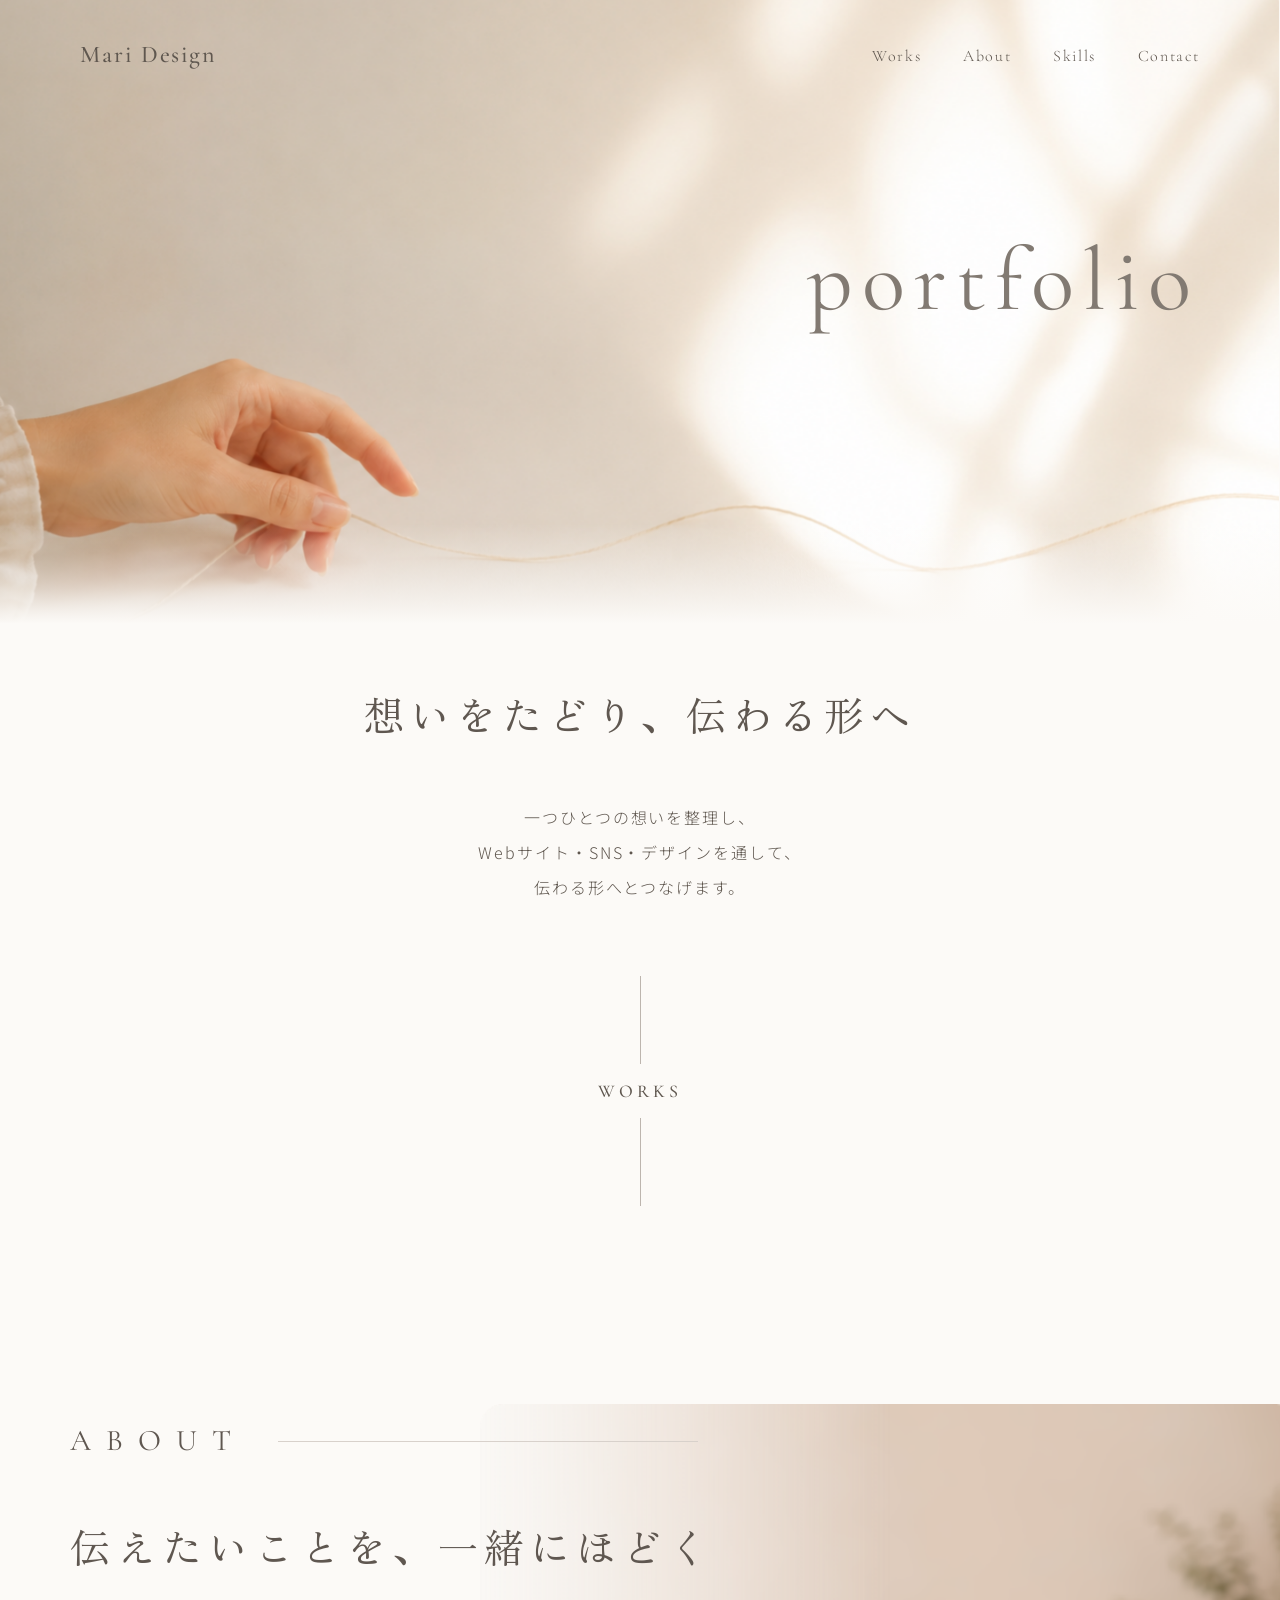
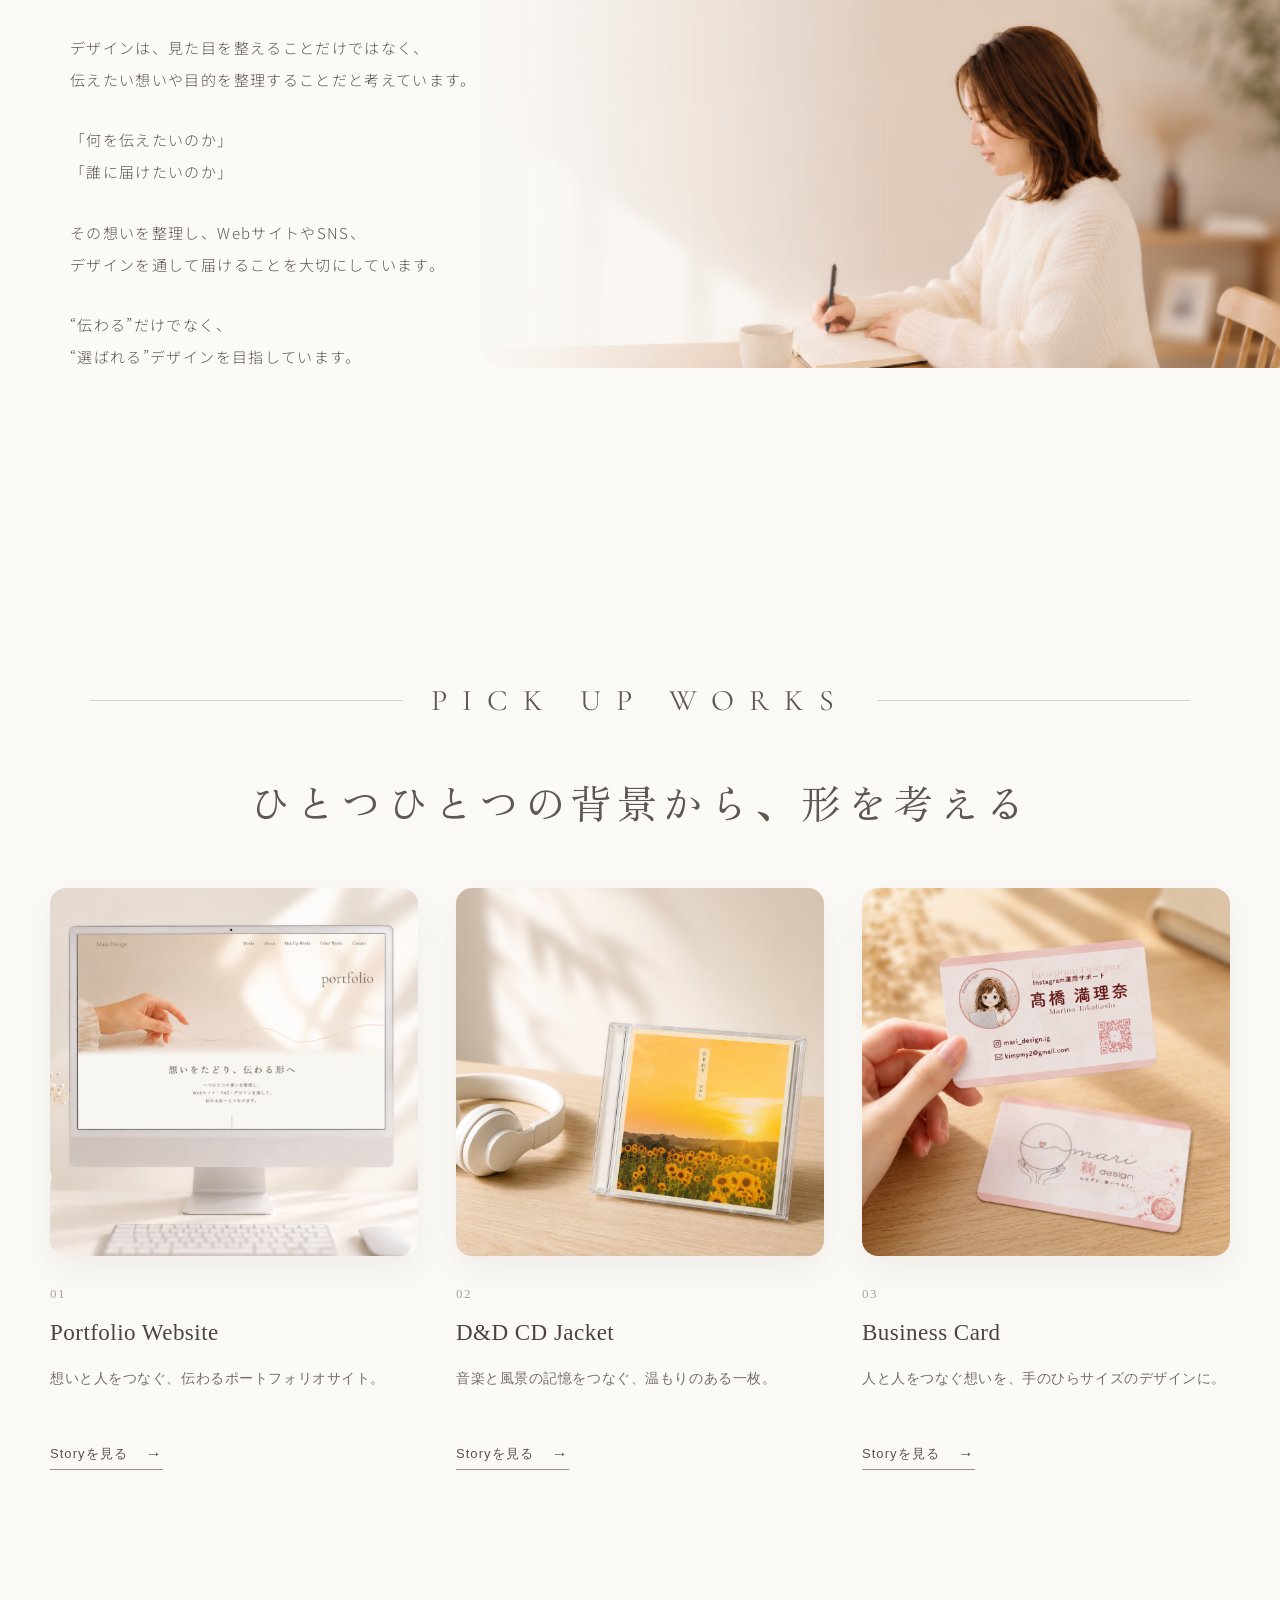
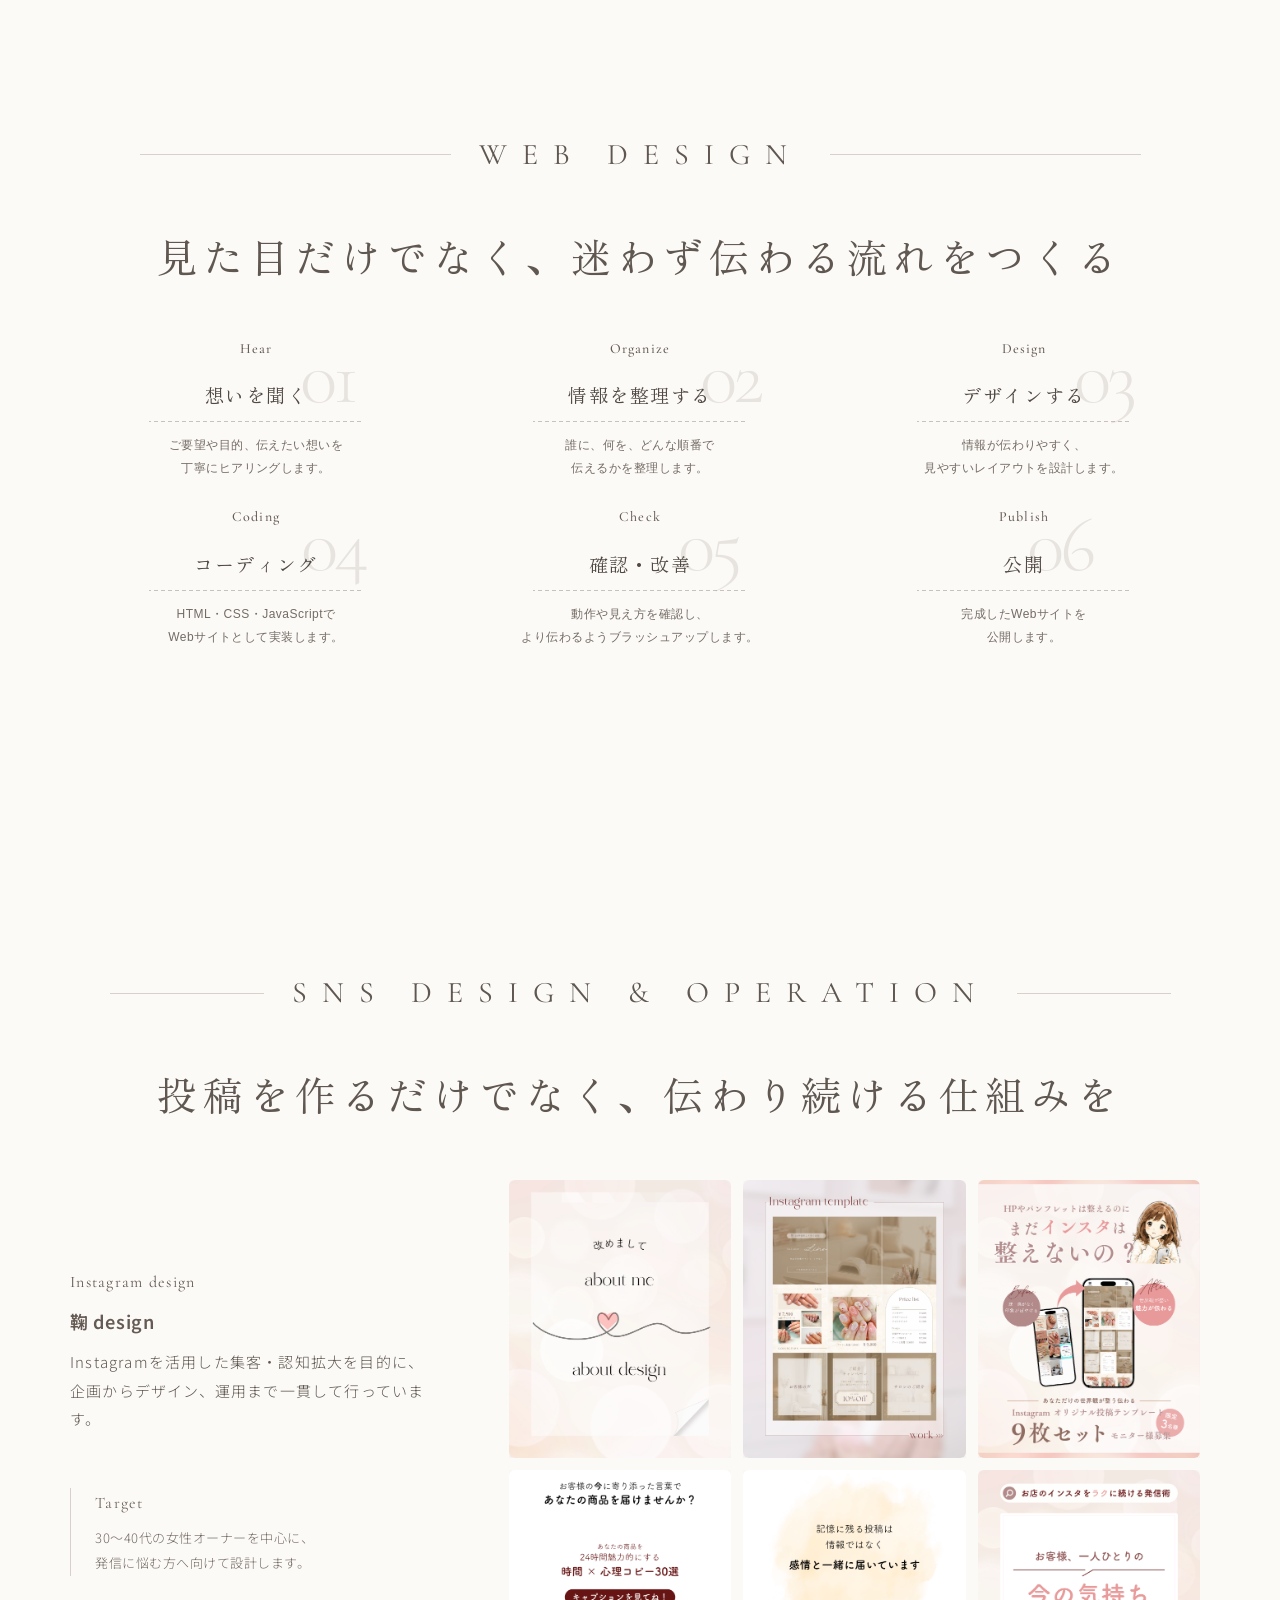
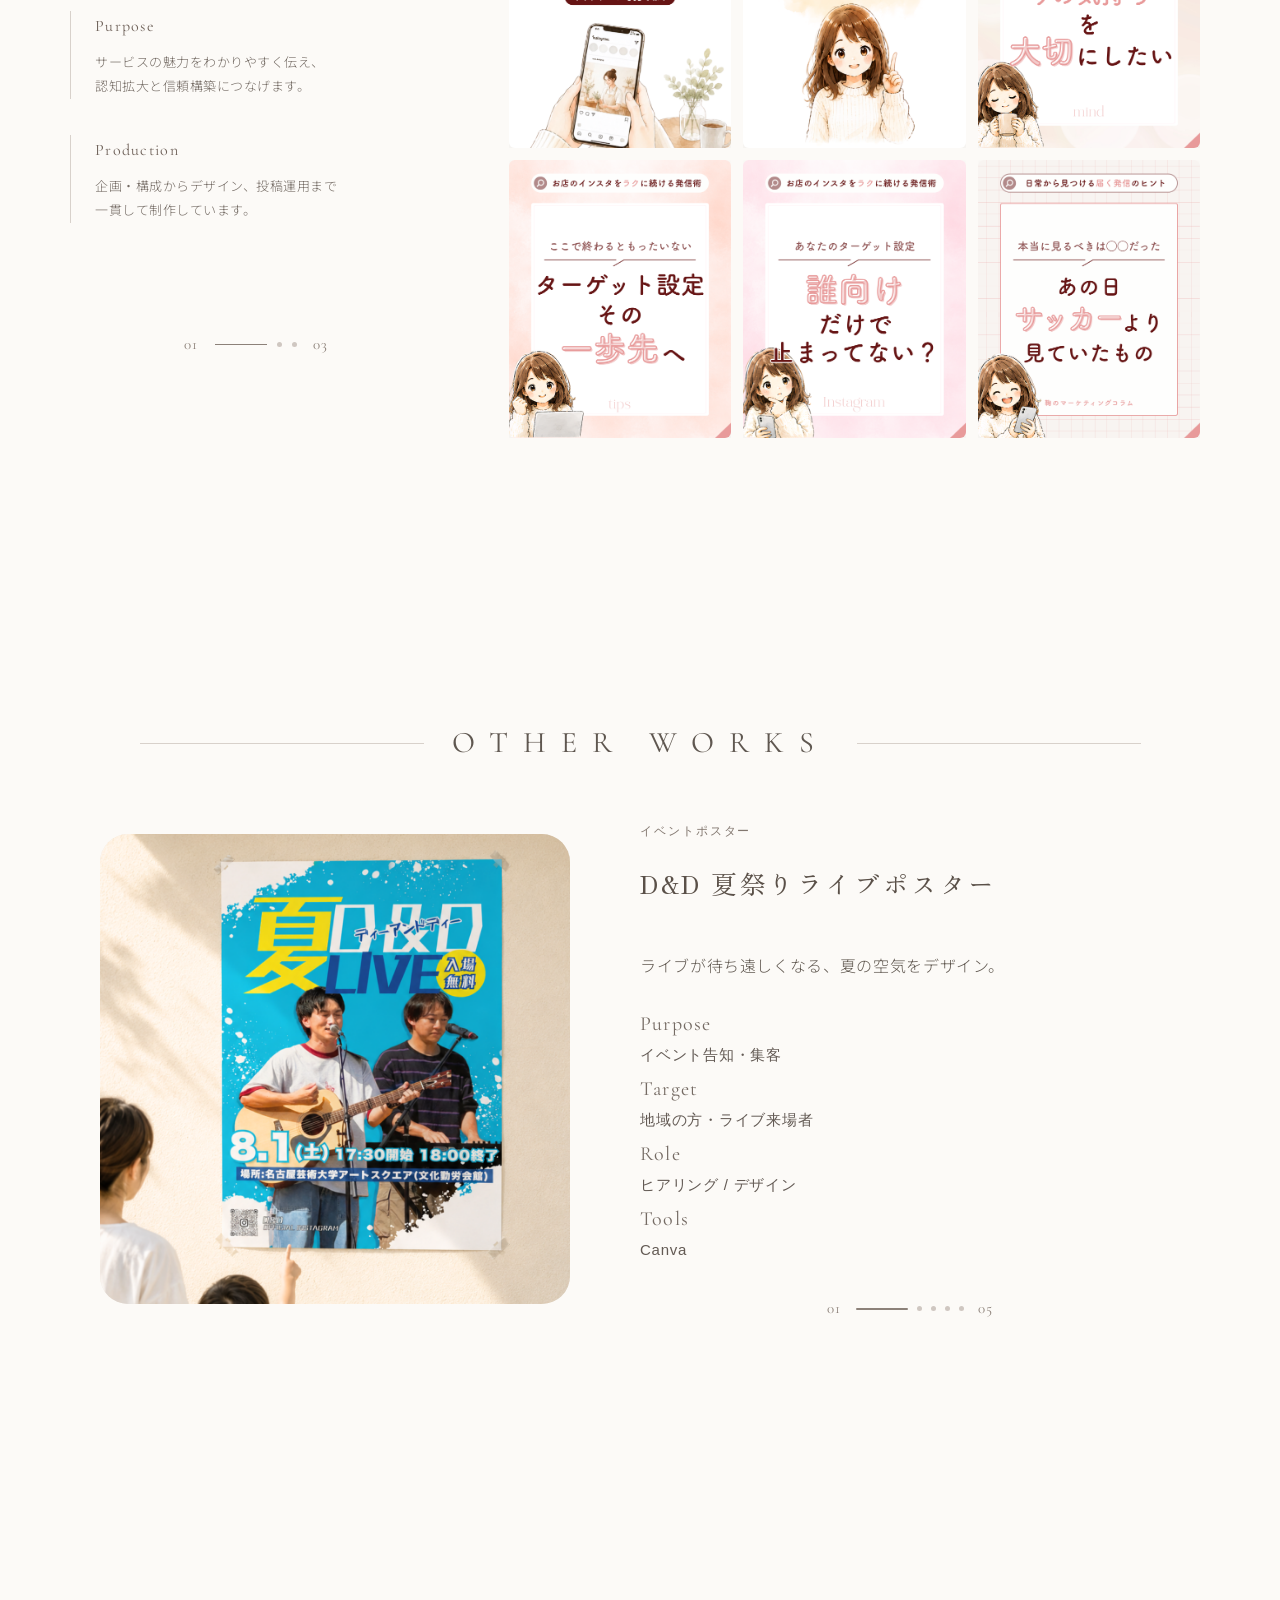
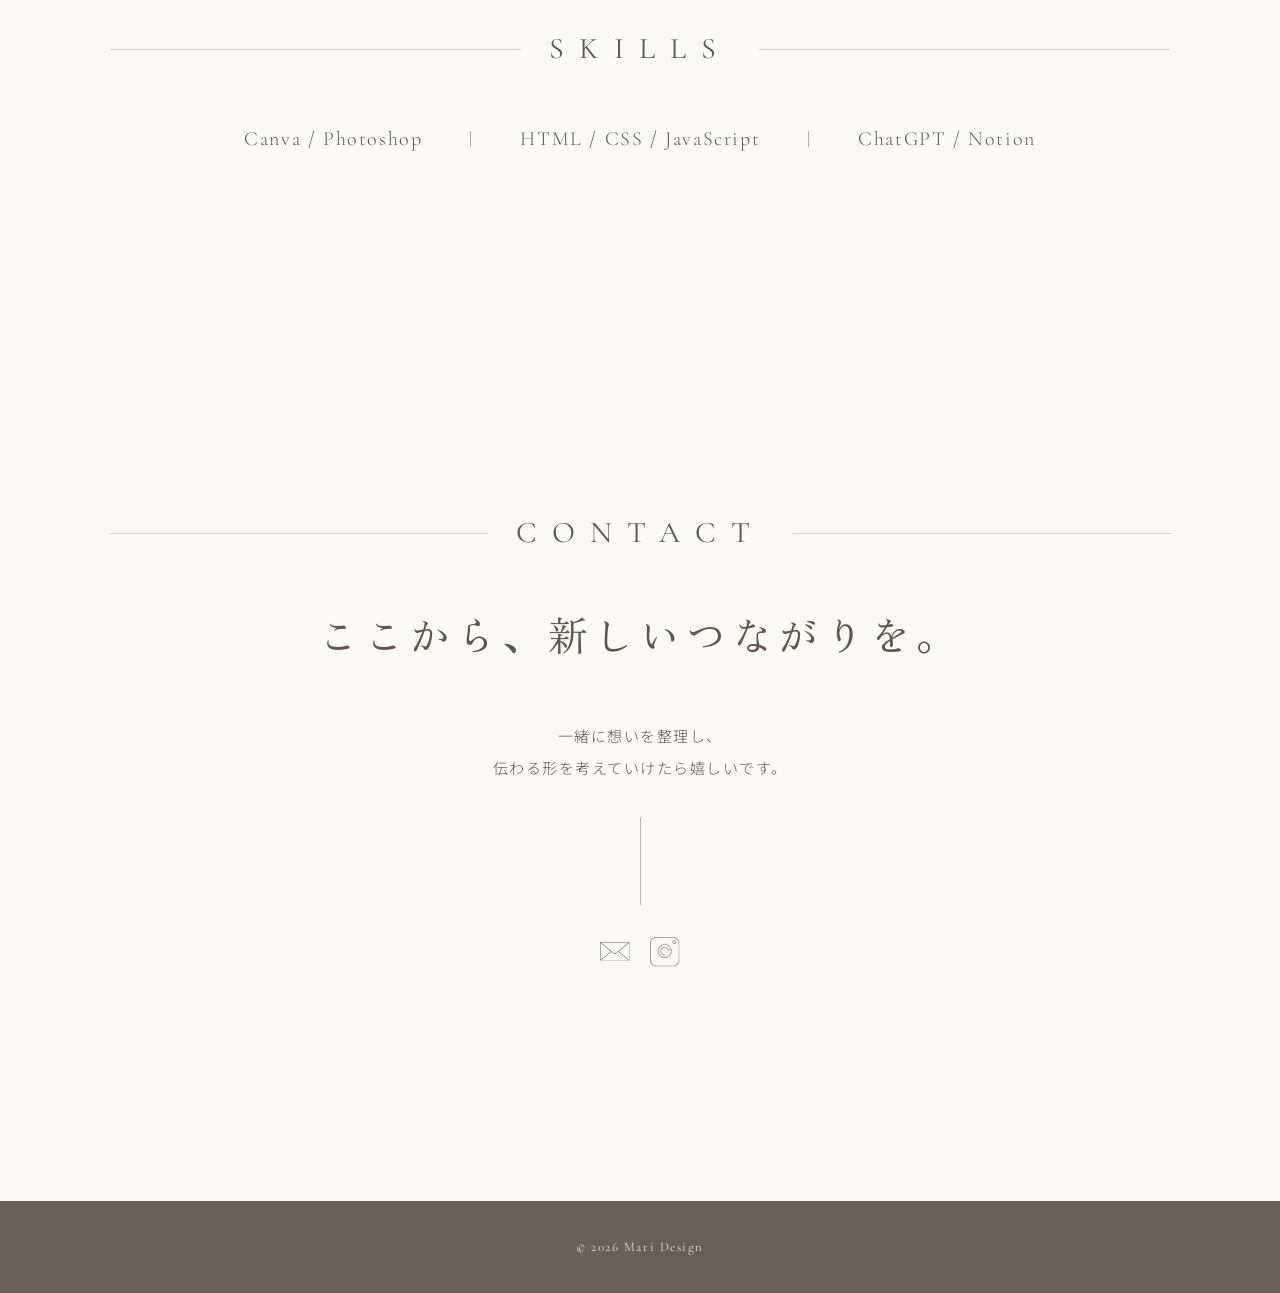
==== commit 32d668ad: "Update responsive design" ====
--- a/index.html
+++ b/index.html
@@ -70,8 +70,19 @@
 
         </ul>
       </nav>
-
-    </div>
+ <button
+  class="menu-button"
+  type="button"
+  aria-label="メニューを開く"
+  aria-expanded="false">
+  <span></span>
+  <span></span>
+  <span></span>
+</button>
+    </div>
+
+
+
   </header>
 
 
@@ -199,6 +210,12 @@
   <span class="section-line-heading__line section-line-heading__line--right"></span>
 </div>
 
+ <!-- Japanese heading -->
+    <h2 class="section-heading">
+      ひとつひとつの背景から、形を考える
+    </h2>
+
+
     <!-- Works list -->
     <div class="pickup-works__list">
 
@@ -309,11 +326,10 @@
     <span class="section-line-heading__line section-line-heading__line--right"></span>
   </div>
 
-  <div class="web-process__heading">
-    <h2 class="web-process__main-title section-heading">
+     <!-- Japanese heading -->
+    <h2 class="section-heading">
       見た目だけでなく、迷わず伝わる流れをつくる
     </h2>
-  </div>
 
   <div class="web-process__grid">
       <!-- 01 -->
--- a/style.css
+++ b/style.css
@@ -189,6 +189,28 @@
   letter-spacing: 0.12em;
   margin:0;
   line-height:1;
+
+}
+
+/* ===== Section heading / SP ===== */
+@media (max-width: 768px) {
+
+  .section-line-heading {
+    justify-content: center;
+  }
+
+  .section-heading {
+    text-align: center;
+  }
+
+  /* Aboutだけ現在の配置を維持 */
+  .about .section-line-heading {
+    justify-content: flex-start;
+  }
+
+  .about .section-heading {
+    text-align: left;
+  }
 
 }
 
@@ -279,9 +301,17 @@
     white-space: nowrap;
   }
 
+  /* PICK UP WORKS */
+.pickup-works .section-heading {
+  font-size: 18px;
+  line-height: 1.5;
+  letter-spacing: 0.03em;
+  white-space: nowrap;
+}
+
   /* WEB DESIGN */
   .web-process .section-heading {
-    font-size: 16px;
+    font-size: 14px;
     line-height: 1.5;
     letter-spacing: 0.03em;
     white-space: nowrap;
@@ -466,6 +496,90 @@
   width: 100%;
 }
 
+.menu-button {
+  display: none;
+}
+
+@media (max-width: 768px) {
+  .header {
+    position: absolute;
+    top: 0;
+    left: 0;
+    width: 100%;
+    z-index: 20;
+  }
+
+  .header__inner {
+    display: flex;
+    justify-content: space-between;
+    align-items: center;
+    padding: 20px;
+  }
+
+  .header__nav {
+    position: fixed;
+    inset: 0;
+
+    display: flex;
+    align-items: center;
+    justify-content: center;
+
+    background: rgba(248, 246, 241, 0.97);
+
+    opacity: 0;
+    visibility: hidden;
+    pointer-events: none;
+
+    transition:
+      opacity 0.3s ease,
+      visibility 0.3s ease;
+
+    z-index: 15;
+  }
+
+  .header__nav.is-open {
+    opacity: 1;
+    visibility: visible;
+    pointer-events: auto;
+  }
+
+  .header__nav-list {
+    display: flex;
+    flex-direction: column;
+    align-items: center;
+    gap: 32px;
+  }
+
+  .header__nav-link {
+    font-size: 24px;
+  }
+
+  .menu-button {
+    position: absolute;
+    top: 22px;
+    right: 5px;
+
+    display: flex;
+    flex-direction: column;
+    justify-content: space-between;
+
+    width: 32px;
+    height: 24px;
+
+    padding: 0;
+    border: 0;
+    background: transparent;
+
+    z-index: 20;
+  }
+
+  .menu-button span {
+    display: block;
+    width: 100%;
+    height: 1px;
+    background: #5f5750;
+  }
+}
 
 /* ========================================
    Hero
@@ -506,6 +620,7 @@
     top: 45%;
     right: 80px;
     transform: translateY(-50%);
+    margin: 0;
 
     font-family: "Cormorant Garamond", serif;
     font-size: clamp(64px, 7vw, 110px);
@@ -538,10 +653,6 @@
     width: min(900px, calc(100% - 96px));
     margin: 60px auto 0;
     text-align: center;
-}
-
-.hero__title {
-
 }
 
 .hero__text {
@@ -861,7 +972,7 @@
     display: grid;
     gap: 24px;
 
-    font-size: 14px;
+    font-size: 12px;
     line-height: 2;
     letter-spacing: 0.04em;
   }
@@ -921,9 +1032,6 @@
 .pickup-works__heading {
   margin-bottom: 64px;
   text-align: center;
-}
-
-.pickup-works__title {
 }
 
 
@@ -1126,13 +1234,28 @@
   }
 
   .pickup-works__list {
-    grid-template-columns: 1fr;
-    gap: 64px;
+    display: flex;
+    gap: 0;
+
+    overflow-x: auto;
+    scroll-snap-type: x mandatory;
+
+    padding-bottom: 12px;
+
+    -webkit-overflow-scrolling: touch;
+    scrollbar-width: none;
+  }
+
+  .pickup-works__list::-webkit-scrollbar {
+    display: none;
   }
 
   .pickup-work-card {
-    max-width: 520px;
-    margin: 0 auto;
+    flex: 0 0 65%;
+    max-width: none;
+    margin: 0 20px;
+
+    scroll-snap-align: center;
   }
 
   .pickup-work-card__body {
@@ -1143,7 +1266,6 @@
     min-height: auto;
   }
 }
-
 /* ========================================
    Web Design Process
 ========================================= */
@@ -1348,8 +1470,22 @@
   }
 
   .web-process__grid {
-    grid-template-columns: 1fr;
-    row-gap: 58px;
+    display: flex;
+    gap: 32px;
+
+    overflow-x: auto;
+    overflow-y: hidden;
+
+    scroll-snap-type: x mandatory;
+    -webkit-overflow-scrolling: touch;
+
+    padding-inline: 11%;
+    scroll-padding-inline: 11%;
+  }
+
+  .web-process__item {
+    flex: 0 0 78%;
+    scroll-snap-align: center;
   }
 
   .web-process__english {
@@ -1365,9 +1501,28 @@
     font-size: 68px;
   }
 
-  .web-process__line {
-    max-width: 230px;
-  }
+ .web-process__line {
+  display: block;
+  width: calc(100% + 32px);
+  max-width: none;
+  height: 1px;
+  margin: 16px 0 16px;
+
+  background-image: repeating-linear-gradient(
+    to right,
+    rgba(115, 103, 94, 0.38) 0,
+    rgba(115, 103, 94, 0.38) 2px,
+    transparent 2px,
+    transparent 6px
+  );
+
+  background-size: 24px 1px;
+  animation: web-process-stitch 2.6s linear infinite;
+}
+
+.web-process__item:last-child .web-process__line {
+  width: 100%;
+}
 
   .web-process__text {
     font-size: 12px;
@@ -1393,7 +1548,6 @@
 }
 
 @media (max-width: 768px) {
-
   .sns .section-heading {
     width: 100%;
     max-width: 100%;
@@ -1410,6 +1564,71 @@
     box-sizing: border-box;
   }
 
+  .sns__inner {
+    display: flex;
+    flex-direction: column;
+    align-items: stretch;
+
+    gap: 40px;
+    width: 100%;
+  }
+
+  .sns__gallery {
+    order: 1;
+
+    width: 100%;
+    margin: 0;
+
+    display: grid !important;
+    grid-template-columns: repeat(3, 1fr);
+    gap: 8px;
+
+    overflow: hidden;
+
+    padding: 0 16px;
+
+    box-sizing: border-box;
+  }
+
+  .sns__content {
+    order: 2;
+    width: 100%;
+  }
+
+  .sns__gallery > a {
+    min-width: 0;
+
+    transition:
+      transform 2s cubic-bezier(.22, 1, .36, 1);
+  }
+
+  .sns__gallery .sns__image {
+    width: 100%;
+    height: auto;
+    display: block;
+  }
+
+  /* ほどけた後は横一列 */
+  .sns__gallery.is-unravelled {
+    display: flex !important;
+    flex-wrap: nowrap;
+
+    gap: 16px;
+
+    overflow-x: auto;
+    overflow-y: hidden;
+
+    scroll-snap-type: x mandatory;
+    -webkit-overflow-scrolling: touch;
+
+    padding-inline: 11%;
+    scroll-padding-inline: 11%;
+  }
+
+  .sns__gallery.is-unravelled > a {
+    flex: 0 0 72%;
+    scroll-snap-align: center;
+  }
 }
 
 /* ========================================
@@ -1778,10 +1997,6 @@
   height: 100%;
 }
 
-.sns__term {
-  
-}
-
 .sns__description {
   font-size: 13px;
   line-height: 2;
@@ -2447,10 +2662,6 @@
     font-size: 20px;
   }
 
-  .header__nav {
-    display: none;
-  }
-
   /* Hero */
 
   .hero {
@@ -2462,8 +2673,11 @@
   }
 
   .hero__portfolio {
-    right: 4%;
-    bottom: 6%;
+    top: 50%;
+    right: 5px;
+    bottom: auto;
+    transform: translateY(-50%);
+    margin: 0;
     font-size: 62px;
   }
 
@@ -2529,10 +2743,6 @@
     font-size: 27px;
   }
 
-  .about__text {
-    gap: 24px;
-    font-size: 14px;
-  }
 
   /* Pick Up Works */
 
@@ -2586,6 +2796,8 @@
 
   .sns__gallery {
     gap: 5px;
+    margin-left: 0;
+    width: 100%;
   }
 
   /* Other Works */
